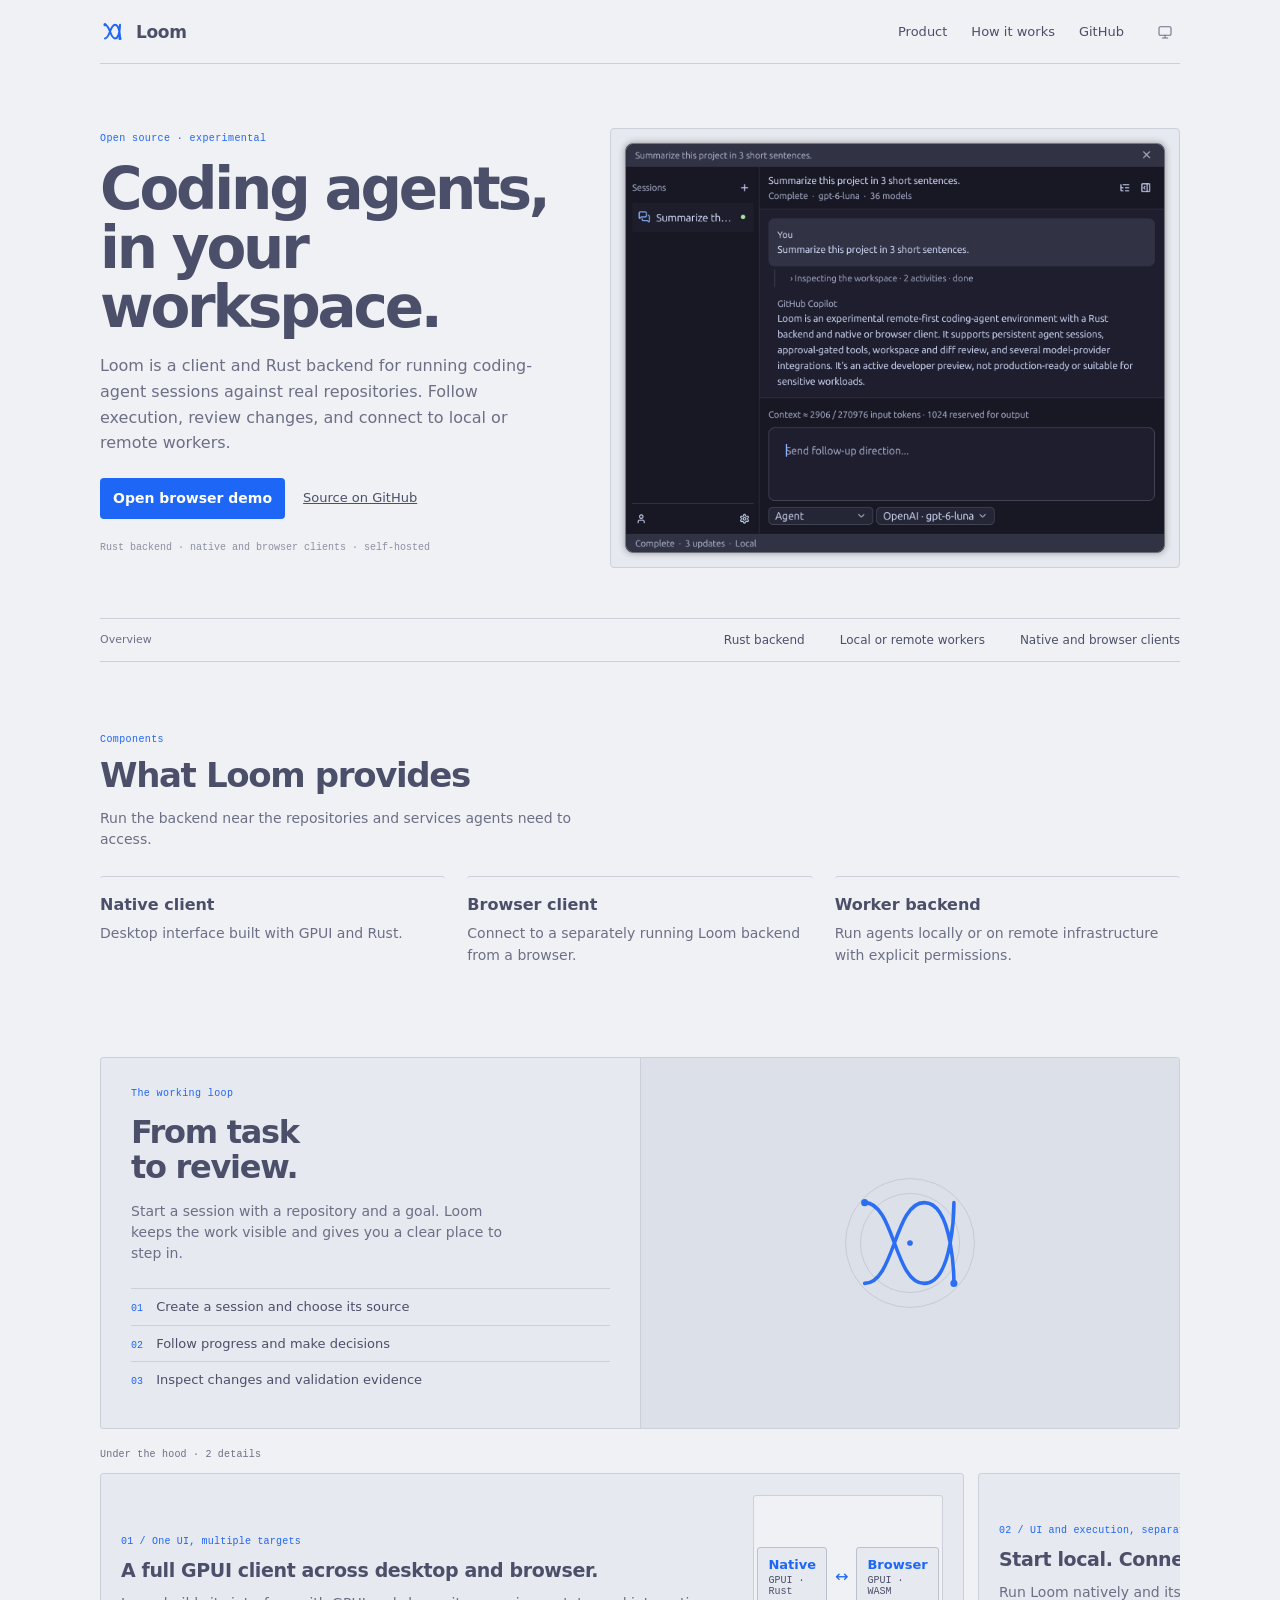
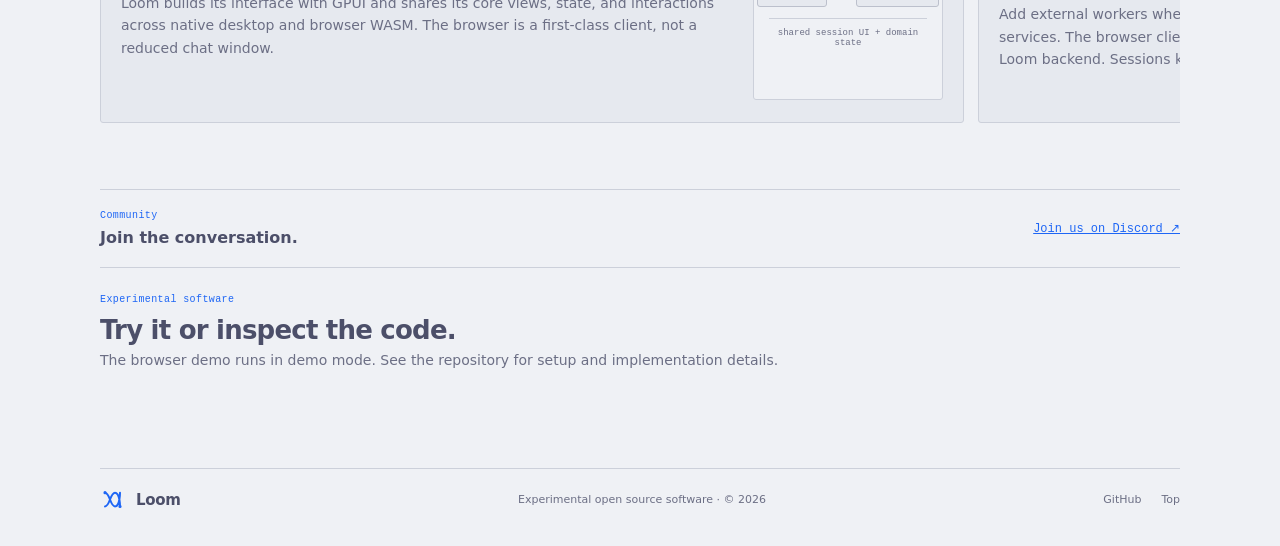
==== index.html @ 6589ac30 "Simplify Loom landing page and add native UI preview" ====
<!doctype html>
<html lang="en">
<head>
  <meta charset="utf-8">
  <meta name="viewport" content="width=device-width, initial-scale=1">
    <meta name="description" content="Loom is an experimental, open source coding-agent environment with durable sessions, reviewable work, and a remote-capable Rust backend.">
  <title>Loom — a workspace for coding-agent sessions</title>
  <style>
    @import url('https://fonts.googleapis.com/css2?family=DM+Mono:wght@400;500&family=DM+Sans:wght@400;500;600;700&family=Manrope:wght@400;500;600;700;800&display=swap');
    :root{color-scheme:light dark;--bg:#1e1e2e;--panel:#181825;--panel-raised:#242436;--line:#313244;--line-strong:#45475a;--text:#cdd6f4;--muted:#a6adc8;--subtle:#7f849c;--accent:#89b4fa;--accent-hover:#b4befe;--accent-soft:#313244;--green:#a6e3a1;--blue:#89b4fa;--on-accent:#1e1e2e;--mono:'DM Mono',monospace;--sans:'DM Sans',sans-serif;--display:'Manrope',sans-serif}
    @media(prefers-color-scheme:light){:root{--bg:#eff1f5;--panel:#e6e9ef;--panel-raised:#dce0e8;--line:#ccd0da;--line-strong:#bcc0cc;--text:#4c4f69;--muted:#6c6f85;--subtle:#8c8fa1;--accent:#1e66f5;--accent-hover:#7287fd;--accent-soft:#dce0e8;--green:#40a02b;--blue:#1e66f5;--on-accent:#ffffff}}
    *{box-sizing:border-box}html{scroll-behavior:smooth}body{margin:0;background:var(--bg);color:var(--text);font-family:var(--sans);font-size:15px;line-height:1.5}a{color:inherit;text-decoration:none}button{font:inherit}.wrap{width:min(1160px,calc(100% - 48px));margin:auto}
    .topbar{height:76px;display:flex;align-items:center;justify-content:space-between;border-bottom:1px solid var(--line)}.brand{display:flex;align-items:center;gap:11px;font:700 19px var(--display);letter-spacing:-.06em}.brand svg{color:var(--accent)}.brand svg path{stroke:currentColor}.brand svg circle{fill:currentColor}.logo{width:30px;height:30px;display:block}.nav{display:flex;align-items:center;gap:34px;color:var(--muted);font-size:13px}.nav a:hover{color:var(--text)}.nav .nav-cta{color:var(--on-accent);background:var(--accent);padding:10px 16px;border-radius:7px;font-weight:700}
    .hero{padding:93px 0 71px;display:grid;grid-template-columns:.88fr 1.12fr;gap:54px;align-items:center}.eyebrow{font:11px var(--mono);text-transform:uppercase;letter-spacing:.13em;color:var(--accent);display:flex;gap:10px;align-items:center}.eyebrow:before{content:'';height:1px;width:24px;background:var(--accent)}h1{font:600 clamp(48px,6vw,75px)/1.02 var(--display);letter-spacing:-.075em;margin:24px 0 22px;max-width:580px}h1 em{font-style:normal;color:var(--accent)}.hero-copy{color:var(--muted);font-size:17px;max-width:440px;line-height:1.7}.actions{display:flex;align-items:center;gap:22px;margin-top:30px}.button{background:var(--accent);color:var(--on-accent);padding:13px 18px;border-radius:7px;font-weight:700;font-size:14px;display:inline-flex;align-items:center;gap:10px;transition:transform .2s,background .2s}.button:hover{transform:translateY(-2px);background:var(--accent-hover)}.text-link{font-size:13px;color:var(--text)}.text-link span{color:var(--accent);padding-left:5px}.hero-note{margin-top:23px;color:var(--subtle);font:10px var(--mono);letter-spacing:.02em}
    .visual{border:1px solid var(--line-strong);background:var(--panel);border-radius:13px;padding:11px;box-shadow:0 34px 100px #0003;transform:perspective(1200px) rotateY(-3deg) rotateX(1deg);position:relative}.visual:after{content:'';position:absolute;inset:auto 8% -22px;height:40px;background:color-mix(in srgb,var(--accent) 12%,transparent);filter:blur(32px);z-index:-1}.app{background:var(--bg);border:1px solid var(--line);border-radius:8px;overflow:hidden;min-height:376px}.app-head{height:37px;border-bottom:1px solid var(--line);display:flex;align-items:center;padding:0 13px;justify-content:space-between;font:10px var(--mono);color:var(--muted)}.dots{display:flex;gap:5px}.dots i{width:6px;height:6px;border-radius:50%;background:var(--subtle)}.app-main{display:grid;grid-template-columns:137px 1fr;min-height:338px}.rail{padding:14px 10px;border-right:1px solid var(--line);color:var(--muted);font:9px var(--mono)}.rail-title{display:flex;justify-content:space-between;margin-bottom:16px}.session{padding:8px 6px;background:var(--accent-soft);border:1px solid var(--line-strong);border-radius:5px;color:var(--text);font:9px var(--mono);display:flex;gap:7px;align-items:center}.session i{margin-left:auto;width:5px;height:5px;border-radius:50%;background:var(--green)}.session-icon{color:var(--blue);font-size:13px}.rail-bottom{margin-top:141px;color:var(--subtle)}.conversation{padding:13px 15px 12px}.conv-title{font:10px var(--mono);color:var(--text)}.conv-sub{font:8px var(--mono);color:var(--muted);margin-top:3px}.prompt{background:var(--panel-raised);border:1px solid var(--line);border-radius:6px;padding:10px;margin:12px 0 14px 22%;font-size:9px;color:var(--text)}.prompt small{display:block;color:var(--muted);margin-bottom:4px;font:8px var(--mono)}.event{border-left:1px solid var(--line-strong);margin-left:4px;padding:0 0 9px 12px;position:relative}.event:before{content:'';position:absolute;left:-4px;top:4px;width:7px;height:7px;background:var(--blue);border-radius:50%;box-shadow:0 0 0 3px var(--bg)}.event-title{font:9px var(--mono);color:var(--accent)}.meta{color:var(--muted);font-size:8px;margin-left:7px}.event-detail{font-size:8px;color:var(--muted);margin-top:3px}.check{color:var(--green);margin-right:5px}.reply{font-size:9px;color:var(--text);margin:1px 0 10px 4px}.reply-label{font:8px var(--mono);color:var(--muted);margin-bottom:3px}.composer{border:1px solid var(--line-strong);border-radius:5px;padding:9px 10px;color:var(--subtle);font-size:8px;margin-top:4px;height:38px}.app-foot{border-top:1px solid var(--line);padding:7px 10px;display:flex;gap:7px;color:var(--muted);font:8px var(--mono)}.pill{border:1px solid var(--line-strong);border-radius:4px;padding:3px 6px}
    .proof{border-top:1px solid var(--line);border-bottom:1px solid var(--line);padding:19px 0;display:flex;align-items:center;justify-content:space-between;gap:20px;color:var(--muted);font:10px var(--mono);text-transform:uppercase;letter-spacing:.08em}.proof strong{font-weight:400;color:var(--text)}.proof .proof-items{display:flex;gap:35px;color:var(--text);font:500 12px var(--display);text-transform:none;letter-spacing:0}.proof-items span{display:flex;gap:8px;align-items:center}.proof-items i{font-style:normal;color:var(--accent)}
    .section{padding:100px 0}.section-head{max-width:610px;margin-bottom:42px}.section h2{font:600 clamp(32px,4vw,48px)/1.1 var(--display);letter-spacing:-.06em;margin:16px 0}.section-head p{color:var(--muted);font-size:15px;max-width:500px}.features{display:grid;grid-template-columns:repeat(3,1fr);gap:14px}.feature{border:1px solid var(--line);background:var(--panel);border-radius:10px;padding:24px;min-height:220px}.feature-icon{width:34px;height:34px;border:1px solid var(--line-strong);border-radius:8px;color:var(--accent);display:grid;place-items:center;font-size:16px;margin-bottom:32px}.feature h3{font:600 17px var(--display);letter-spacing:-.03em;margin:0 0 8px}.feature p{font-size:13px;color:var(--muted);line-height:1.7;margin:0}.band{border:1px solid var(--line);border-radius:12px;display:grid;grid-template-columns:1fr 1fr;overflow:hidden;background:var(--panel)}.band-copy{padding:42px}.band-copy h2{font:600 36px/1.1 var(--display);letter-spacing:-.06em;margin:16px 0}.band-copy p{color:var(--muted);font-size:14px;max-width:390px}.mini-list{margin:24px 0 0;padding:0;list-style:none;color:var(--text);font-size:12px}.mini-list li{padding:8px 0;border-top:1px solid var(--line)}.mini-list b{color:var(--accent);font:10px var(--mono);margin-right:9px}.band-art{border-left:1px solid var(--line);min-height:310px;position:relative;overflow:hidden;display:grid;place-items:center;background:radial-gradient(ellipse at 50% 50%,color-mix(in srgb,var(--accent) 12%,var(--panel)) 0,transparent 65%)}.band-art .loom-art{color:var(--accent)}.band-art .loom-art path{stroke:currentColor}.band-art .loom-art circle{stroke:var(--line-strong)}.band-art .loom-art circle[fill]{fill:currentColor;stroke:none}.loom-art{width:220px;height:220px;opacity:.93}
    .how-carousel{margin-top:22px}.carousel-head{display:flex;align-items:end;justify-content:space-between;margin:0 0 13px}.carousel-head p{font:10px var(--mono);text-transform:uppercase;letter-spacing:.1em;color:var(--muted);margin:0}.carousel-controls{display:flex;gap:7px}.carousel-controls button{width:34px;height:34px;border:1px solid var(--line-strong);border-radius:7px;background:var(--panel);color:var(--text);cursor:pointer}.carousel-controls button:hover{border-color:var(--accent);color:var(--accent)}.carousel-track{display:grid;grid-auto-columns:minmax(80%,920px);grid-auto-flow:column;gap:14px;overflow-x:auto;overscroll-behavior-x:contain;scroll-snap-type:x mandatory;scrollbar-width:thin;scrollbar-color:var(--line-strong) transparent;padding-bottom:10px}.how-card{scroll-snap-align:start;min-height:300px;border:1px solid var(--line);background:var(--panel);border-radius:11px;padding:23px;display:grid;grid-template-columns:1fr 190px;gap:20px;align-items:center}.how-card .card-kicker{font:10px var(--mono);letter-spacing:.11em;text-transform:uppercase;color:var(--accent)}.how-card h3{font:600 22px/1.15 var(--display);letter-spacing:-.045em;margin:13px 0 10px}.how-card p{font-size:13px;line-height:1.7;color:var(--muted);margin:0}.card-art{min-height:205px;border:1px solid var(--line);border-radius:8px;background:var(--bg);display:flex;flex-direction:column;justify-content:center;align-items:center;gap:11px;padding:15px}.platform-card{display:flex;align-items:center;gap:8px}.platform-chip{border:1px solid var(--line-strong);background:var(--panel);border-radius:7px;padding:9px 10px;font:10px var(--mono);color:var(--text)}.platform-chip b{display:block;color:var(--accent);font:600 13px var(--display);margin-bottom:3px}.platform-arrow{color:var(--accent);font-size:16px}.shared-core{font:9px var(--mono);color:var(--muted);border-top:1px solid var(--line);padding-top:9px;width:100%;text-align:center}.node-flow{width:100%;display:flex;align-items:center;justify-content:center;gap:7px}.client-node,.worker-node{border:1px solid var(--line-strong);background:var(--panel);border-radius:7px;padding:10px;font:9px var(--mono);color:var(--muted);text-align:center}.client-node b,.worker-node b{display:block;color:var(--text);font:600 12px var(--display);margin:2px 0}.client-node span,.worker-node span{color:var(--accent);font-size:8px}.flow-link{height:1px;min-width:18px;flex:1;background:var(--accent);position:relative}.flow-link:after{content:'›';position:absolute;right:-1px;top:-10px;color:var(--accent);font:16px var(--sans)}.worker-icon{font-size:17px;color:var(--accent)}
    .quote{padding:88px 0;text-align:center}.quote blockquote{margin:0 auto;max-width:780px;font:500 clamp(27px,4vw,42px)/1.25 var(--display);letter-spacing:-.05em}.quote blockquote em{font-style:normal;color:var(--accent)}.quote p{color:var(--muted);font:10px var(--mono);text-transform:uppercase;letter-spacing:.13em;margin-top:22px}.cta{padding:56px 30px;text-align:center;background:var(--accent-soft);color:var(--text);border:1px solid var(--line);border-radius:12px;margin-bottom:80px}.cta .eyebrow{justify-content:center;color:var(--accent)}.cta .eyebrow:before{background:var(--accent)}.cta h2{font:700 clamp(34px,5vw,54px)/1.05 var(--display);letter-spacing:-.07em;margin:17px 0 12px}.cta p{color:var(--muted);margin:0 0 23px}.button-dark{background:var(--accent);color:var(--on-accent)}.button-dark:hover{background:var(--accent-hover)}.footer{border-top:1px solid var(--line);padding:24px 0 34px;display:flex;align-items:center;justify-content:space-between;color:var(--muted);font:10px var(--mono)}.footer .brand{color:var(--text);font-size:15px}.footer-links{display:flex;gap:20px}.footer-links a:hover{color:var(--text)}
    .community{display:flex;align-items:center;justify-content:space-between;gap:24px;padding:19px 22px;margin:0 auto 32px;border:1px solid var(--line);border-radius:10px;background:var(--panel)}.community .eyebrow{font-size:10px}.community h2{font:600 20px/1.2 var(--display);letter-spacing:-.04em;margin:7px 0 0}.community-link{color:var(--accent);font:11px var(--mono);white-space:nowrap}.community-link:hover{color:var(--accent-hover)}
    @media(max-width:850px){.hero{grid-template-columns:1fr;padding-top:65px;gap:43px}.hero-copy{max-width:560px}.visual{transform:none;max-width:640px;width:100%;margin:auto}.proof{align-items:flex-start;flex-direction:column}.proof .proof-items{gap:20px;flex-wrap:wrap}.band{grid-template-columns:1fr}.band-art{border-left:0;border-top:1px solid var(--line);min-height:260px}.section{padding:76px 0}}
    @media(max-width:850px){.how-card{grid-template-columns:1fr 170px}.carousel-track{grid-auto-columns:minmax(320px,85%)}}
    @media(max-width:560px){.wrap{width:min(100% - 32px,1160px)}.topbar{height:65px}.nav{gap:13px}.nav a:not(.nav-cta){display:none}.hero{padding:55px 0 48px}.hero-copy{font-size:15px}.actions{gap:14px}.button{padding:12px 14px}.visual{padding:6px}.app-main{grid-template-columns:105px 1fr}.rail{padding:10px 7px}.conversation{padding:11px 8px}.prompt{margin-left:8%}.proof .proof-items{gap:13px;font-size:11px}.features{grid-template-columns:1fr}.feature{min-height:0;padding:21px}.feature-icon{margin-bottom:22px}.band-copy{padding:27px}.how-card{grid-template-columns:1fr;padding:20px;gap:14px}.card-art{min-height:155px}.carousel-track{grid-auto-columns:minmax(280px,92%)}.carousel-head{align-items:center}.quote{padding:66px 0}.community{align-items:flex-start;flex-direction:column;gap:14px;padding:18px}.cta{padding:43px 20px;margin-bottom:56px}.footer{gap:20px;align-items:flex-start;flex-wrap:wrap}.footer-links{width:100%;order:3}}
    /* Quiet layout with the original palette and selectable appearance. */
    :root{color-scheme:dark;--bg:#1e1e2e;--panel:#181825;--panel-raised:#242436;--line:#313244;--line-strong:#45475a;--text:#cdd6f4;--muted:#a6adc8;--subtle:#7f849c;--accent:#89b4fa;--accent-hover:#b4befe;--accent-soft:#313244;--green:#a6e3a1;--blue:#89b4fa;--on-accent:#1e1e2e;--mono:ui-monospace,SFMono-Regular,Menlo,monospace;--sans:system-ui,-apple-system,"Segoe UI",sans-serif;--display:system-ui,-apple-system,"Segoe UI",sans-serif}
    @media(prefers-color-scheme:light){:root:not([data-theme]){color-scheme:light;--bg:#eff1f5;--panel:#e6e9ef;--panel-raised:#dce0e8;--line:#ccd0da;--line-strong:#bcc0cc;--text:#4c4f69;--muted:#6c6f85;--subtle:#8c8fa1;--accent:#1e66f5;--accent-hover:#7287fd;--accent-soft:#dce0e8;--green:#40a02b;--blue:#1e66f5;--on-accent:#fff}}
    :root[data-theme="dark"]{color-scheme:dark}
    :root[data-theme="light"]{color-scheme:light;--bg:#eff1f5;--panel:#e6e9ef;--panel-raised:#dce0e8;--line:#ccd0da;--line-strong:#bcc0cc;--text:#4c4f69;--muted:#6c6f85;--subtle:#8c8fa1;--accent:#1e66f5;--accent-hover:#7287fd;--accent-soft:#dce0e8;--green:#40a02b;--blue:#1e66f5;--on-accent:#fff}
    html{scroll-behavior:auto}.wrap{width:min(1080px,calc(100% - 48px))}.topbar{height:64px}.brand{font-size:17px;letter-spacing:-.02em}.logo{width:25px;height:25px}.nav{gap:24px;color:var(--text);font-size:13px}.nav a:hover,.footer-links a:hover{color:var(--accent);text-decoration:underline}.hero{padding:64px 0 50px;grid-template-columns:.9fr 1.1fr;gap:44px}h1{font-size:clamp(40px,5vw,58px);font-weight:600;letter-spacing:-.055em;margin:16px 0}.eyebrow{font-size:10px;letter-spacing:.04em;text-transform:none}.eyebrow:before{display:none}.hero-copy{font-size:16px;line-height:1.6}.actions{gap:18px;margin-top:22px}.button{border-radius:4px;padding:10px 13px;font-weight:600;transition:none}.button:hover{transform:none}.text-link{text-decoration:underline}.hero-note{font-size:10px;letter-spacing:0}
    .visual{border-color:var(--line);border-radius:4px;padding:7px;box-shadow:none;transform:none}.visual:after{display:none}.app{border-radius:2px}.session,.prompt,.composer,.pill,.feature,.band,.how-card,.card-art,.community,.cta{border-radius:3px}.proof{padding:14px 0;font:11px var(--sans);text-transform:none;letter-spacing:0}.proof .proof-items{font:12px var(--sans)}.proof-items i{display:none}.section{padding:72px 0}.section-head{margin-bottom:26px}.section h2{font-size:34px;letter-spacing:-.04em;margin:12px 0}.section-head p{font-size:14px}.features{gap:22px}.feature{border:0;border-top:1px solid var(--line);padding:18px 0;min-height:0;background:transparent}.feature-icon{display:none}.feature h3{font-size:16px;letter-spacing:0}.feature p{font-size:14px;line-height:1.6}.band{border:1px solid var(--line);background:var(--panel)}.band-copy{padding:30px}.band-copy h2{font-size:32px;letter-spacing:-.04em}.band-copy p{font-size:14px}.mini-list{font-size:13px}.mini-list b{font-weight:500}.band-art{background:var(--panel-raised)}.loom-art{width:170px;height:170px}.how-carousel{margin-top:20px}.carousel-head p,.how-card .card-kicker{font:10px var(--mono);letter-spacing:.02em;text-transform:none}.carousel-controls{display:none}.carousel-track{grid-auto-columns:minmax(80%,920px);scrollbar-width:auto}.how-card{min-height:250px;border-radius:3px;background:var(--panel);padding:20px}.how-card h3{font-size:19px;letter-spacing:-.02em}.how-card p{font-size:14px;line-height:1.6}.card-art{border-radius:3px;background:var(--bg)}.platform-chip,.client-node,.worker-node{border-radius:3px}.quote{display:none}.community{margin-top:56px;margin-bottom:0;border:0;border-top:1px solid var(--line);border-radius:0;padding:20px 0;background:transparent}.community .eyebrow{font-size:10px}.community h2{font-size:16px;letter-spacing:0}.community-link{font-size:12px;text-decoration:underline}.cta{padding:26px 0;text-align:left;background:transparent;border:0;border-top:1px solid var(--line);border-radius:0;margin-bottom:48px}.cta .eyebrow{justify-content:flex-start}.cta h2{font-size:26px;letter-spacing:-.03em;margin:12px 0 6px}.cta p{font-size:14px}.footer{font:11px var(--sans);padding-top:18px}.footer .brand{font-size:15px}
    .app-shot{display:block;width:100%;height:auto;border-radius:2px}
    @media(max-width:850px){.hero{grid-template-columns:1fr;padding-top:48px;gap:30px}.proof{gap:12px}.section{padding:56px 0}.band-art{min-height:220px}}
    .theme-control{display:grid;place-items:center;margin-left:2px}.theme-toggle{display:grid;place-items:center;width:30px;height:30px;border:0;border-radius:4px;background:transparent;color:var(--muted);cursor:pointer}.theme-toggle:hover{background:var(--accent-soft);color:var(--text)}.theme-toggle:focus-visible{outline:2px solid var(--accent);outline-offset:1px}.theme-toggle svg{width:16px;height:16px;stroke:currentColor;fill:none;stroke-width:1.6;stroke-linecap:round;stroke-linejoin:round}
    @media(max-width:560px){.wrap{width:calc(100% - 32px)}.hero{padding:42px 0 36px}.nav{gap:12px}.nav a:not(.nav-cta){display:block}.features{gap:8px}.band-copy{padding:22px}.how-card{grid-template-columns:1fr}.community{flex-direction:row;align-items:center}.cta{padding:24px 0}.footer{gap:12px}}
  </style>
</head>
<body>
  <header class="wrap topbar">
    <a class="brand" href="#top" aria-label="Loom home"><svg class="logo" viewBox="0 0 40 40" fill="none" aria-hidden="true"><path d="M8 9c8 0 8 22 16 22s8-22 8-22M8 31c8 0 8-22 16-22s8 22 8 22" stroke="currentColor" stroke-width="3.2" stroke-linecap="round"/><circle cx="8" cy="9" r="2.5" fill="currentColor"/><circle cx="32" cy="31" r="2.5" fill="currentColor"/></svg>Loom</a>
    <nav class="nav" aria-label="Main navigation"><a href="#product">Product</a><a href="#how">How it works</a><a href="https://github.com/bearmuckle/loom">GitHub</a><div class="theme-control"><button class="theme-toggle" type="button" aria-label="Color theme: System" title="Color theme: System"><svg viewBox="0 0 24 24" aria-hidden="true"><rect class="icon-system" x="3" y="4" width="18" height="13" rx="2"/><path class="icon-system" d="M8 21h8m-4-4v4"/><circle class="icon-light" cx="12" cy="12" r="4"/><path class="icon-light" d="M12 2v2m0 16v2M4.93 4.93l1.42 1.42m11.3 11.3 1.42 1.42M2 12h2m16 0h2M4.93 19.07l1.42-1.42m11.3-11.3 1.42-1.42"/><path class="icon-dark" d="M20.5 15.5A8.5 8.5 0 0 1 8.5 3.5 8.5 8.5 0 1 0 20.5 15.5Z"/></svg></button></div></nav>
  </header>
  <main id="top">
    <section class="wrap hero">
      <div><div class="eyebrow">Open source · experimental</div><h1>Coding agents,<br>in your workspace.</h1><p class="hero-copy">Loom is a client and Rust backend for running coding-agent sessions against real repositories. Follow execution, review changes, and connect to local or remote workers.</p><div class="actions"><a class="button" href="http://loom-ai.org/client/?demo">Open browser demo</a><a class="text-link" href="https://github.com/bearmuckle/loom">Source on GitHub</a></div><p class="hero-note">Rust backend · native and browser clients · self-hosted</p></div>
      <div class="visual"><img class="app-shot" src="assets/loom-native-ui.png" alt="Loom native app showing a completed coding-agent session and its response"></div>
    </section>
    <div class="wrap proof"><span>Overview</span><div class="proof-items"><span>Rust backend</span><span>Local or remote workers</span><span>Native and browser clients</span></div></div>
    <section id="product" class="wrap section"><div class="section-head"><div class="eyebrow">Components</div><h2>What Loom provides</h2><p>Run the backend near the repositories and services agents need to access.</p></div><div class="features"><article class="feature"><h3>Native client</h3><p>Desktop interface built with GPUI and Rust.</p></article><article class="feature"><h3>Browser client</h3><p>Connect to a separately running Loom backend from a browser.</p></article><article class="feature"><h3>Worker backend</h3><p>Run agents locally or on remote infrastructure with explicit permissions.</p></article></div></section>
    <section id="how" class="wrap"><div class="band"><div class="band-copy"><div class="eyebrow">The working loop</div><h2>From task<br>to review.</h2><p>Start a session with a repository and a goal. Loom keeps the work visible and gives you a clear place to step in.</p><ul class="mini-list"><li><b>01</b> Create a session and choose its source</li><li><b>02</b> Follow progress and make decisions</li><li><b>03</b> Inspect changes and validation evidence</li></ul></div><div class="band-art"><svg class="loom-art" viewBox="0 0 240 240" fill="none" aria-label="Loom interlaced thread mark"><circle cx="120" cy="120" r="91" stroke="var(--line-strong)"/><circle cx="120" cy="120" r="70" stroke="var(--line-strong)"/><path d="M56 63c42 0 42 114 84 114s42-114 42-114M56 177c42 0 42-114 84-114s42 114 42 114" stroke="currentColor" stroke-width="5" stroke-linecap="round"/><circle cx="56" cy="63" r="5" fill="currentColor"/><circle cx="182" cy="177" r="5" fill="currentColor"/><circle cx="120" cy="120" r="4" fill="currentColor"/></svg></div></div>
      <div class="how-carousel"><div class="carousel-head"><p>Under the hood · 2 details</p><div class="carousel-controls"><button type="button" aria-label="Previous technical detail" data-dir="-1">←</button><button type="button" aria-label="Next technical detail" data-dir="1">→</button></div></div><div class="carousel-track" id="howTrack" tabindex="0" aria-label="How Loom works: technical details">
        <article class="how-card"><div><div class="card-kicker">01 / One UI, multiple targets</div><h3>A full GPUI client across desktop and browser.</h3><p>Loom builds its interface with GPUI and shares its core views, state, and interactions across native desktop and browser WASM. The browser is a first-class client, not a reduced chat window.</p></div><div class="card-art" aria-label="One Loom interface on desktop and browser"><div class="platform-card"><div class="platform-chip"><b>Native</b>GPUI · Rust</div><span class="platform-arrow">↔</span><div class="platform-chip"><b>Browser</b>GPUI · WASM</div></div><div class="shared-core">shared session UI + domain state</div></div></article>
        <article class="how-card"><div><div class="card-kicker">02 / UI and execution, separated</div><h3>Start local. Connect remote when you need to.</h3><p>Run Loom natively and its host is a worker out of the box—no separate node to set up. Add external workers when you want agents to run beside other repositories or services. The browser client has no local worker, so it connects to a separately running Loom backend. Sessions keep running if the client disconnects.</p></div><div class="card-art" aria-label="Native client with an included local worker, or browser client connected to a separate worker"><div class="node-flow"><div class="client-node">NATIVE<b>GPUI client</b><span>host worker included</span></div><span class="flow-link"></span><div class="worker-node"><span class="worker-icon">▦</span><b>Worker node</b><span>local or remote</span></div></div><div class="shared-core">browser clients connect to a running worker</div></div></article>
      </div></div>
    </section>
    <section class="wrap community" aria-labelledby="community-title"><div><div class="eyebrow">Community</div><h2 id="community-title">Join the conversation.</h2></div><a class="community-link" href="https://discord.gg/8dtwsTF4r" target="_blank" rel="noopener noreferrer">Join us on Discord ↗</a></section>
    <section class="wrap cta"><div class="eyebrow">Experimental software</div><h2>Try it or inspect the code.</h2><p>The browser demo runs in demo mode. See the <a href="https://github.com/bearmuckle/loom">repository</a> for setup and implementation details.</p></section>
  </main>
  <footer class="wrap footer"><a class="brand" href="#top"><svg class="logo" viewBox="0 0 40 40" fill="none" aria-hidden="true"><path d="M8 9c8 0 8 22 16 22s8-22 8-22M8 31c8 0 8-22 16-22s8 22 8 22" stroke="currentColor" stroke-width="3.2" stroke-linecap="round"/><circle cx="8" cy="9" r="2.5" fill="currentColor"/><circle cx="32" cy="31" r="2.5" fill="currentColor"/></svg>Loom</a><span>Experimental open source software · © 2026</span><div class="footer-links"><a href="https://github.com/bearmuckle/loom">GitHub</a><a href="#top">Top</a></div></footer>
  <script>document.querySelectorAll('.carousel-controls button').forEach(button=>button.addEventListener('click',()=>{const track=document.getElementById('howTrack');track.scrollBy({left:button.dataset.dir==='1'?track.clientWidth*.82:-track.clientWidth*.82,behavior:'smooth'})}));const themeToggle=document.querySelector('.theme-toggle');const savedTheme=localStorage.getItem('loom-theme');let activeTheme=savedTheme==='light'||savedTheme==='dark'?savedTheme:'system';function renderTheme(){if(activeTheme==='system')delete document.documentElement.dataset.theme;else document.documentElement.dataset.theme=activeTheme;themeToggle.querySelectorAll('[class^="icon-"]').forEach(icon=>icon.style.display=icon.classList.contains('icon-'+activeTheme)?'':'none');const label=activeTheme[0].toUpperCase()+activeTheme.slice(1);themeToggle.setAttribute('aria-label','Color theme: '+label+'. Activate to change.');themeToggle.title='Color theme: '+label}themeToggle.addEventListener('click',()=>{activeTheme=({system:'light',light:'dark',dark:'system'})[activeTheme];if(activeTheme==='system')localStorage.removeItem('loom-theme');else localStorage.setItem('loom-theme',activeTheme);renderTheme()});renderTheme();</script>
</body>
</html>
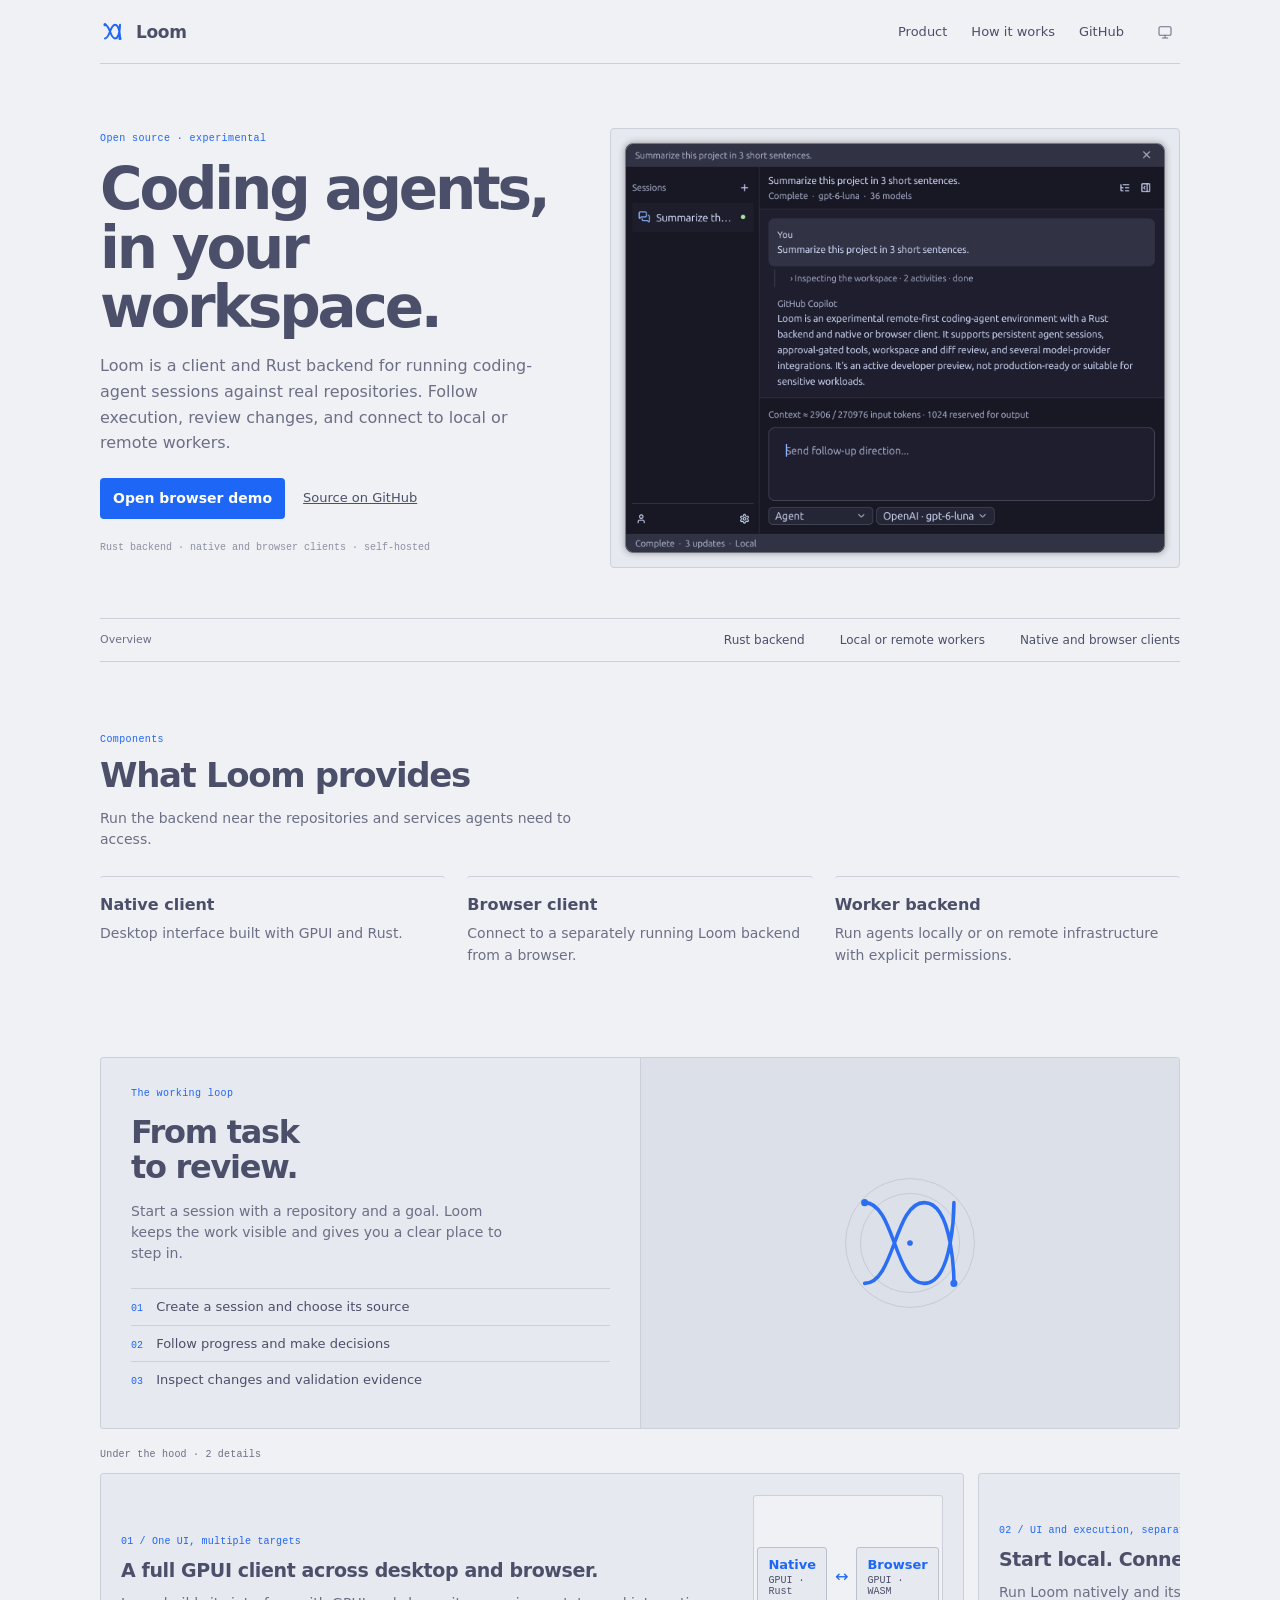
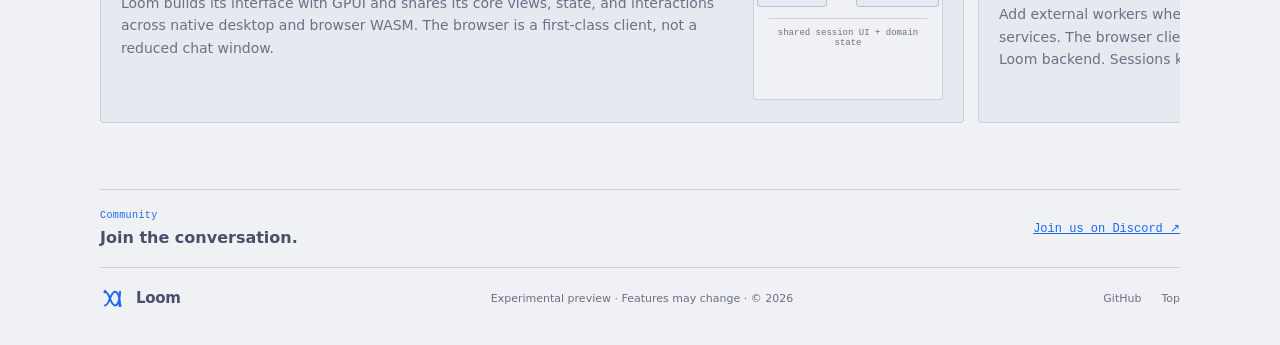
==== commit 1411d3a6: "Clarify experimental preview status" ====
--- a/index.html
+++ b/index.html
@@ -53,9 +53,8 @@
       </div></div>
     </section>
     <section class="wrap community" aria-labelledby="community-title"><div><div class="eyebrow">Community</div><h2 id="community-title">Join the conversation.</h2></div><a class="community-link" href="https://discord.gg/8dtwsTF4r" target="_blank" rel="noopener noreferrer">Join us on Discord ↗</a></section>
-    <section class="wrap cta"><div class="eyebrow">Experimental software</div><h2>Try it or inspect the code.</h2><p>The browser demo runs in demo mode. See the <a href="https://github.com/bearmuckle/loom">repository</a> for setup and implementation details.</p></section>
   </main>
-  <footer class="wrap footer"><a class="brand" href="#top"><svg class="logo" viewBox="0 0 40 40" fill="none" aria-hidden="true"><path d="M8 9c8 0 8 22 16 22s8-22 8-22M8 31c8 0 8-22 16-22s8 22 8 22" stroke="currentColor" stroke-width="3.2" stroke-linecap="round"/><circle cx="8" cy="9" r="2.5" fill="currentColor"/><circle cx="32" cy="31" r="2.5" fill="currentColor"/></svg>Loom</a><span>Experimental open source software · © 2026</span><div class="footer-links"><a href="https://github.com/bearmuckle/loom">GitHub</a><a href="#top">Top</a></div></footer>
-  <script>document.querySelectorAll('.carousel-controls button').forEach(button=>button.addEventListener('click',()=>{const track=document.getElementById('howTrack');track.scrollBy({left:button.dataset.dir==='1'?track.clientWidth*.82:-track.clientWidth*.82,behavior:'smooth'})}));const themeToggle=document.querySelector('.theme-toggle');const savedTheme=localStorage.getItem('loom-theme');let activeTheme=savedTheme==='light'||savedTheme==='dark'?savedTheme:'system';function renderTheme(){if(activeTheme==='system')delete document.documentElement.dataset.theme;else document.documentElement.dataset.theme=activeTheme;themeToggle.querySelectorAll('[class^="icon-"]').forEach(icon=>icon.style.display=icon.classList.contains('icon-'+activeTheme)?'':'none');const label=activeTheme[0].toUpperCase()+activeTheme.slice(1);themeToggle.setAttribute('aria-label','Color theme: '+label+'. Activate to change.');themeToggle.title='Color theme: '+label}themeToggle.addEventListener('click',()=>{activeTheme=({system:'light',light:'dark',dark:'system'})[activeTheme];if(activeTheme==='system')localStorage.removeItem('loom-theme');else localStorage.setItem('loom-theme',activeTheme);renderTheme()});renderTheme();</script>
+  <footer class="wrap footer"><a class="brand" href="#top"><svg class="logo" viewBox="0 0 40 40" fill="none" aria-hidden="true"><path d="M8 9c8 0 8 22 16 22s8-22 8-22M8 31c8 0 8-22 16-22s8 22 8 22" stroke="currentColor" stroke-width="3.2" stroke-linecap="round"/><circle cx="8" cy="9" r="2.5" fill="currentColor"/><circle cx="32" cy="31" r="2.5" fill="currentColor"/></svg>Loom</a><span>Experimental preview · Features may change · © 2026</span><div class="footer-links"><a href="https://github.com/bearmuckle/loom">GitHub</a><a href="#top">Top</a></div></footer>
+  <script>document.querySelectorAll('.carousel-controls button').forEach(button=>button.addEventListener('click',()=>{const track=document.getElementById('howTrack');track.scrollBy({left:button.dataset.dir==='1'?track.clientWidth*.82:-track.clientWidth*.82,behavior:'smooth'})}));const themeToggle=document.querySelector('.theme-toggle');const savedTheme=localStorage.getItem('loom-theme-v2');let activeTheme=savedTheme==='light'||savedTheme==='dark'?savedTheme:'system';function renderTheme(){if(activeTheme==='system')delete document.documentElement.dataset.theme;else document.documentElement.dataset.theme=activeTheme;themeToggle.querySelectorAll('[class^="icon-"]').forEach(icon=>icon.style.display=icon.classList.contains('icon-'+activeTheme)?'':'none');const label=activeTheme[0].toUpperCase()+activeTheme.slice(1);themeToggle.setAttribute('aria-label','Color theme: '+label+'. Activate to change.');themeToggle.title='Color theme: '+label}themeToggle.addEventListener('click',()=>{activeTheme=({system:'light',light:'dark',dark:'system'})[activeTheme];if(activeTheme==='system')localStorage.removeItem('loom-theme-v2');else localStorage.setItem('loom-theme-v2',activeTheme);renderTheme()});renderTheme();</script>
 </body>
 </html>
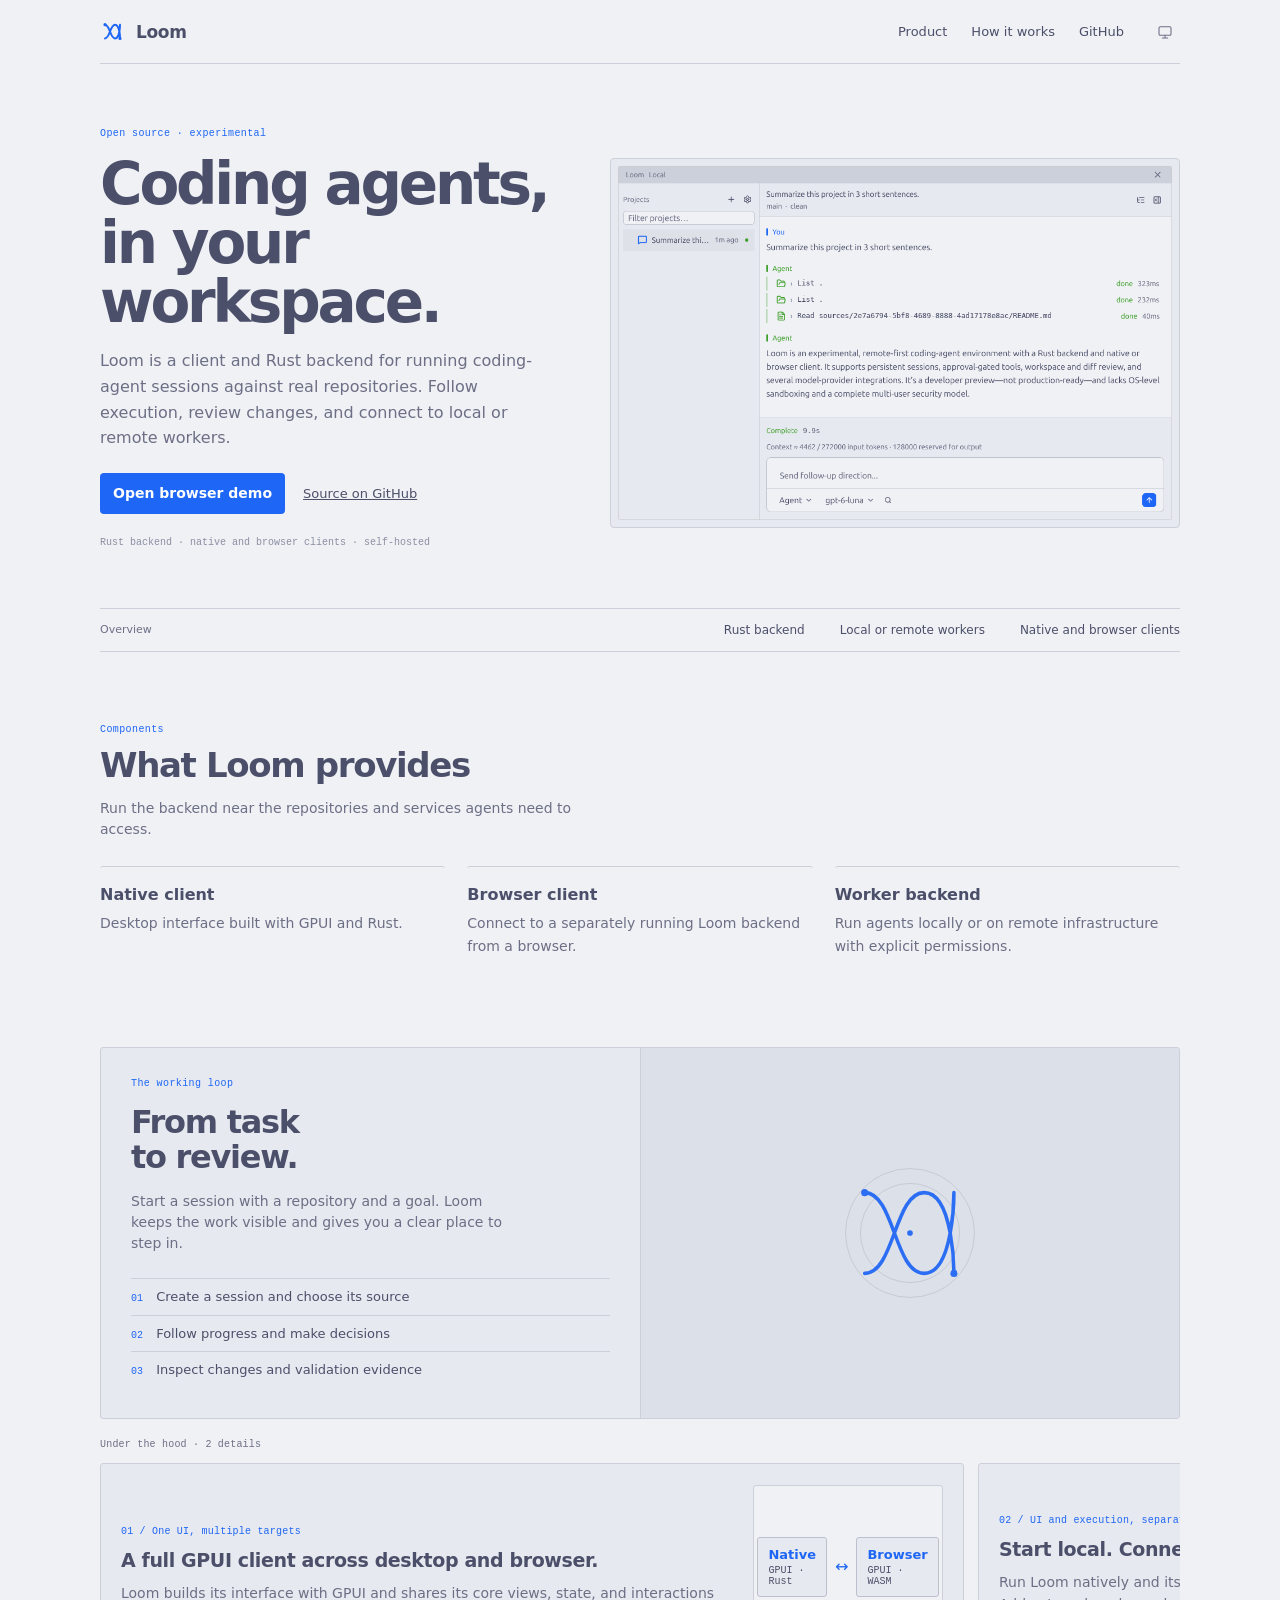
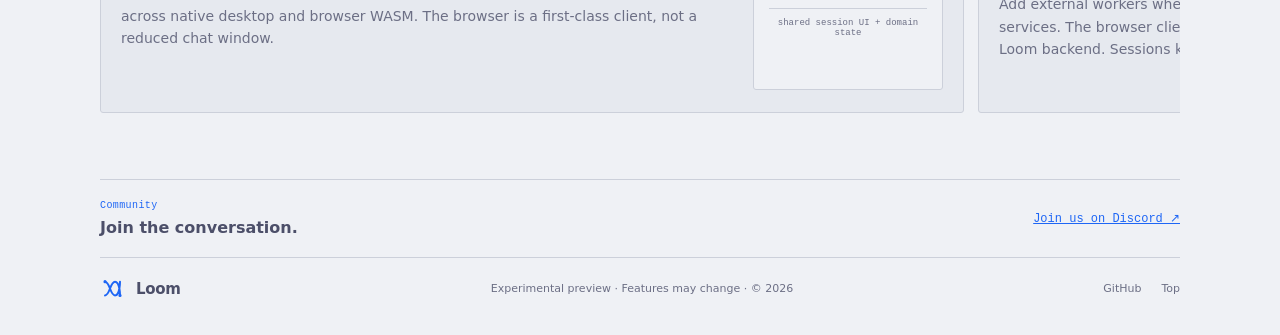
==== commit b8216fa2: "Sync app screenshot with page theme" ====
--- a/index.html
+++ b/index.html
@@ -42,7 +42,7 @@
   <main id="top">
     <section class="wrap hero">
       <div><div class="eyebrow">Open source · experimental</div><h1>Coding agents,<br>in your workspace.</h1><p class="hero-copy">Loom is a client and Rust backend for running coding-agent sessions against real repositories. Follow execution, review changes, and connect to local or remote workers.</p><div class="actions"><a class="button" href="http://loom-ai.org/client/?demo">Open browser demo</a><a class="text-link" href="https://github.com/bearmuckle/loom">Source on GitHub</a></div><p class="hero-note">Rust backend · native and browser clients · self-hosted</p></div>
-      <div class="visual"><img class="app-shot" src="assets/loom-native-ui.png" alt="Loom native app showing a completed coding-agent session and its response"></div>
+      <div class="visual"><img class="app-shot" id="appShot" src="assets/loom-native-ui-dark.png" alt="Loom native app showing a completed coding-agent session, displayed in the matching color theme"></div>
     </section>
     <div class="wrap proof"><span>Overview</span><div class="proof-items"><span>Rust backend</span><span>Local or remote workers</span><span>Native and browser clients</span></div></div>
     <section id="product" class="wrap section"><div class="section-head"><div class="eyebrow">Components</div><h2>What Loom provides</h2><p>Run the backend near the repositories and services agents need to access.</p></div><div class="features"><article class="feature"><h3>Native client</h3><p>Desktop interface built with GPUI and Rust.</p></article><article class="feature"><h3>Browser client</h3><p>Connect to a separately running Loom backend from a browser.</p></article><article class="feature"><h3>Worker backend</h3><p>Run agents locally or on remote infrastructure with explicit permissions.</p></article></div></section>
@@ -55,6 +55,6 @@
     <section class="wrap community" aria-labelledby="community-title"><div><div class="eyebrow">Community</div><h2 id="community-title">Join the conversation.</h2></div><a class="community-link" href="https://discord.gg/8dtwsTF4r" target="_blank" rel="noopener noreferrer">Join us on Discord ↗</a></section>
   </main>
   <footer class="wrap footer"><a class="brand" href="#top"><svg class="logo" viewBox="0 0 40 40" fill="none" aria-hidden="true"><path d="M8 9c8 0 8 22 16 22s8-22 8-22M8 31c8 0 8-22 16-22s8 22 8 22" stroke="currentColor" stroke-width="3.2" stroke-linecap="round"/><circle cx="8" cy="9" r="2.5" fill="currentColor"/><circle cx="32" cy="31" r="2.5" fill="currentColor"/></svg>Loom</a><span>Experimental preview · Features may change · © 2026</span><div class="footer-links"><a href="https://github.com/bearmuckle/loom">GitHub</a><a href="#top">Top</a></div></footer>
-  <script>document.querySelectorAll('.carousel-controls button').forEach(button=>button.addEventListener('click',()=>{const track=document.getElementById('howTrack');track.scrollBy({left:button.dataset.dir==='1'?track.clientWidth*.82:-track.clientWidth*.82,behavior:'smooth'})}));const themeToggle=document.querySelector('.theme-toggle');const savedTheme=localStorage.getItem('loom-theme-v2');let activeTheme=savedTheme==='light'||savedTheme==='dark'?savedTheme:'system';function renderTheme(){if(activeTheme==='system')delete document.documentElement.dataset.theme;else document.documentElement.dataset.theme=activeTheme;themeToggle.querySelectorAll('[class^="icon-"]').forEach(icon=>icon.style.display=icon.classList.contains('icon-'+activeTheme)?'':'none');const label=activeTheme[0].toUpperCase()+activeTheme.slice(1);themeToggle.setAttribute('aria-label','Color theme: '+label+'. Activate to change.');themeToggle.title='Color theme: '+label}themeToggle.addEventListener('click',()=>{activeTheme=({system:'light',light:'dark',dark:'system'})[activeTheme];if(activeTheme==='system')localStorage.removeItem('loom-theme-v2');else localStorage.setItem('loom-theme-v2',activeTheme);renderTheme()});renderTheme();</script>
+  <script>document.querySelectorAll('.carousel-controls button').forEach(button=>button.addEventListener('click',()=>{const track=document.getElementById('howTrack');track.scrollBy({left:button.dataset.dir==='1'?track.clientWidth*.82:-track.clientWidth*.82,behavior:'smooth'})}));const themeToggle=document.querySelector('.theme-toggle');const appShot=document.getElementById('appShot');const systemTheme=window.matchMedia('(prefers-color-scheme: light)');const savedTheme=localStorage.getItem('loom-theme-v2');let activeTheme=savedTheme==='light'||savedTheme==='dark'?savedTheme:'system';function renderTheme(){if(activeTheme==='system')delete document.documentElement.dataset.theme;else document.documentElement.dataset.theme=activeTheme;const effectiveTheme=activeTheme==='system'?(systemTheme.matches?'light':'dark'):activeTheme;appShot.src='assets/loom-native-ui-'+effectiveTheme+'.png';themeToggle.querySelectorAll('[class^="icon-"]').forEach(icon=>icon.style.display=icon.classList.contains('icon-'+activeTheme)?'':'none');const label=activeTheme==='system'?'System ('+effectiveTheme+')':activeTheme[0].toUpperCase()+activeTheme.slice(1);themeToggle.setAttribute('aria-label','Color theme: '+label+'. Activate to change.');themeToggle.title='Color theme: '+label}systemTheme.addEventListener('change',()=>{if(activeTheme==='system')renderTheme()});themeToggle.addEventListener('click',()=>{const effectiveTheme=activeTheme==='system'?(systemTheme.matches?'light':'dark'):activeTheme;activeTheme=effectiveTheme==='dark'?'light':'dark';localStorage.setItem('loom-theme-v2',activeTheme);renderTheme()});renderTheme();</script>
 </body>
 </html>
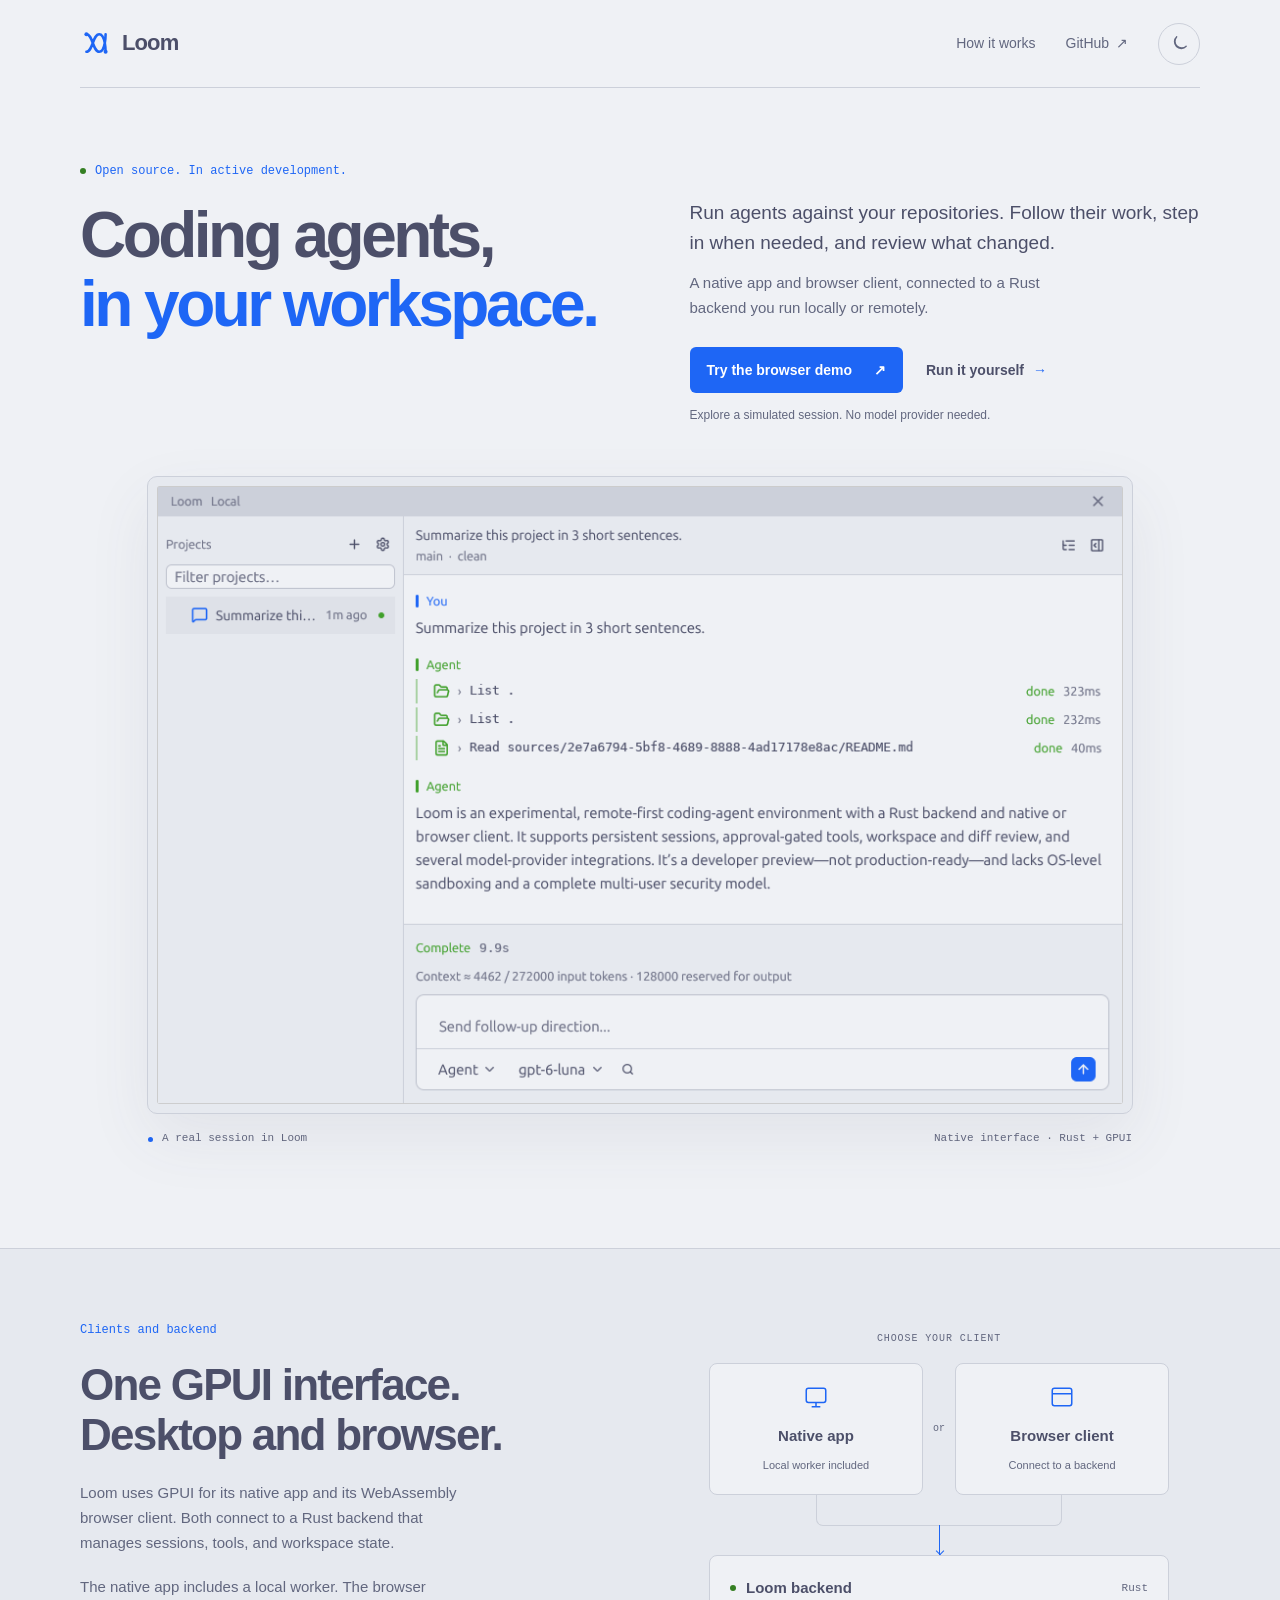
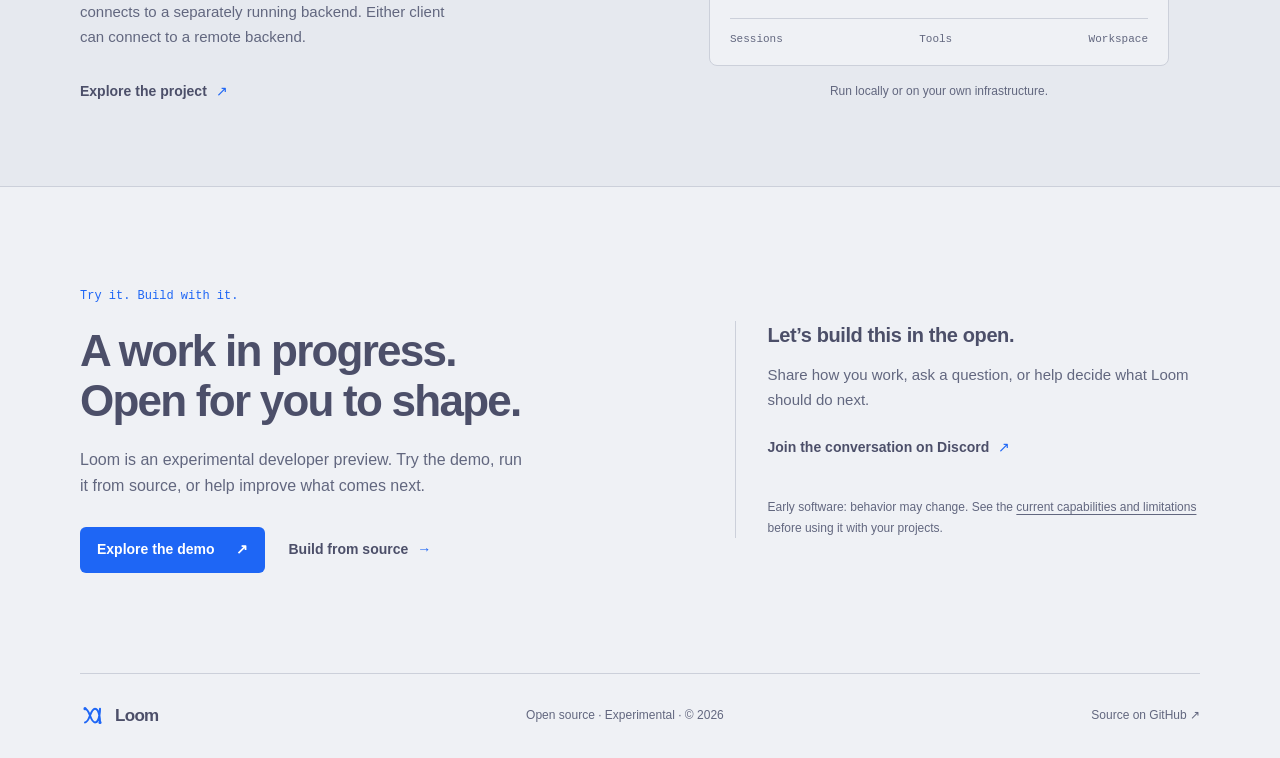
==== commit f0d56a88: "Refine site design and focus copy on Loom architecture" ====
--- a/index.html
+++ b/index.html
@@ -3,58 +3,109 @@
 <head>
   <meta charset="utf-8">
   <meta name="viewport" content="width=device-width, initial-scale=1">
-    <meta name="description" content="Loom is an experimental, open source coding-agent environment with durable sessions, reviewable work, and a remote-capable Rust backend.">
-  <title>Loom — a workspace for coding-agent sessions</title>
-  <style>
-    @import url('https://fonts.googleapis.com/css2?family=DM+Mono:wght@400;500&family=DM+Sans:wght@400;500;600;700&family=Manrope:wght@400;500;600;700;800&display=swap');
-    :root{color-scheme:light dark;--bg:#1e1e2e;--panel:#181825;--panel-raised:#242436;--line:#313244;--line-strong:#45475a;--text:#cdd6f4;--muted:#a6adc8;--subtle:#7f849c;--accent:#89b4fa;--accent-hover:#b4befe;--accent-soft:#313244;--green:#a6e3a1;--blue:#89b4fa;--on-accent:#1e1e2e;--mono:'DM Mono',monospace;--sans:'DM Sans',sans-serif;--display:'Manrope',sans-serif}
-    @media(prefers-color-scheme:light){:root{--bg:#eff1f5;--panel:#e6e9ef;--panel-raised:#dce0e8;--line:#ccd0da;--line-strong:#bcc0cc;--text:#4c4f69;--muted:#6c6f85;--subtle:#8c8fa1;--accent:#1e66f5;--accent-hover:#7287fd;--accent-soft:#dce0e8;--green:#40a02b;--blue:#1e66f5;--on-accent:#ffffff}}
-    *{box-sizing:border-box}html{scroll-behavior:smooth}body{margin:0;background:var(--bg);color:var(--text);font-family:var(--sans);font-size:15px;line-height:1.5}a{color:inherit;text-decoration:none}button{font:inherit}.wrap{width:min(1160px,calc(100% - 48px));margin:auto}
-    .topbar{height:76px;display:flex;align-items:center;justify-content:space-between;border-bottom:1px solid var(--line)}.brand{display:flex;align-items:center;gap:11px;font:700 19px var(--display);letter-spacing:-.06em}.brand svg{color:var(--accent)}.brand svg path{stroke:currentColor}.brand svg circle{fill:currentColor}.logo{width:30px;height:30px;display:block}.nav{display:flex;align-items:center;gap:34px;color:var(--muted);font-size:13px}.nav a:hover{color:var(--text)}.nav .nav-cta{color:var(--on-accent);background:var(--accent);padding:10px 16px;border-radius:7px;font-weight:700}
-    .hero{padding:93px 0 71px;display:grid;grid-template-columns:.88fr 1.12fr;gap:54px;align-items:center}.eyebrow{font:11px var(--mono);text-transform:uppercase;letter-spacing:.13em;color:var(--accent);display:flex;gap:10px;align-items:center}.eyebrow:before{content:'';height:1px;width:24px;background:var(--accent)}h1{font:600 clamp(48px,6vw,75px)/1.02 var(--display);letter-spacing:-.075em;margin:24px 0 22px;max-width:580px}h1 em{font-style:normal;color:var(--accent)}.hero-copy{color:var(--muted);font-size:17px;max-width:440px;line-height:1.7}.actions{display:flex;align-items:center;gap:22px;margin-top:30px}.button{background:var(--accent);color:var(--on-accent);padding:13px 18px;border-radius:7px;font-weight:700;font-size:14px;display:inline-flex;align-items:center;gap:10px;transition:transform .2s,background .2s}.button:hover{transform:translateY(-2px);background:var(--accent-hover)}.text-link{font-size:13px;color:var(--text)}.text-link span{color:var(--accent);padding-left:5px}.hero-note{margin-top:23px;color:var(--subtle);font:10px var(--mono);letter-spacing:.02em}
-    .visual{border:1px solid var(--line-strong);background:var(--panel);border-radius:13px;padding:11px;box-shadow:0 34px 100px #0003;transform:perspective(1200px) rotateY(-3deg) rotateX(1deg);position:relative}.visual:after{content:'';position:absolute;inset:auto 8% -22px;height:40px;background:color-mix(in srgb,var(--accent) 12%,transparent);filter:blur(32px);z-index:-1}.app{background:var(--bg);border:1px solid var(--line);border-radius:8px;overflow:hidden;min-height:376px}.app-head{height:37px;border-bottom:1px solid var(--line);display:flex;align-items:center;padding:0 13px;justify-content:space-between;font:10px var(--mono);color:var(--muted)}.dots{display:flex;gap:5px}.dots i{width:6px;height:6px;border-radius:50%;background:var(--subtle)}.app-main{display:grid;grid-template-columns:137px 1fr;min-height:338px}.rail{padding:14px 10px;border-right:1px solid var(--line);color:var(--muted);font:9px var(--mono)}.rail-title{display:flex;justify-content:space-between;margin-bottom:16px}.session{padding:8px 6px;background:var(--accent-soft);border:1px solid var(--line-strong);border-radius:5px;color:var(--text);font:9px var(--mono);display:flex;gap:7px;align-items:center}.session i{margin-left:auto;width:5px;height:5px;border-radius:50%;background:var(--green)}.session-icon{color:var(--blue);font-size:13px}.rail-bottom{margin-top:141px;color:var(--subtle)}.conversation{padding:13px 15px 12px}.conv-title{font:10px var(--mono);color:var(--text)}.conv-sub{font:8px var(--mono);color:var(--muted);margin-top:3px}.prompt{background:var(--panel-raised);border:1px solid var(--line);border-radius:6px;padding:10px;margin:12px 0 14px 22%;font-size:9px;color:var(--text)}.prompt small{display:block;color:var(--muted);margin-bottom:4px;font:8px var(--mono)}.event{border-left:1px solid var(--line-strong);margin-left:4px;padding:0 0 9px 12px;position:relative}.event:before{content:'';position:absolute;left:-4px;top:4px;width:7px;height:7px;background:var(--blue);border-radius:50%;box-shadow:0 0 0 3px var(--bg)}.event-title{font:9px var(--mono);color:var(--accent)}.meta{color:var(--muted);font-size:8px;margin-left:7px}.event-detail{font-size:8px;color:var(--muted);margin-top:3px}.check{color:var(--green);margin-right:5px}.reply{font-size:9px;color:var(--text);margin:1px 0 10px 4px}.reply-label{font:8px var(--mono);color:var(--muted);margin-bottom:3px}.composer{border:1px solid var(--line-strong);border-radius:5px;padding:9px 10px;color:var(--subtle);font-size:8px;margin-top:4px;height:38px}.app-foot{border-top:1px solid var(--line);padding:7px 10px;display:flex;gap:7px;color:var(--muted);font:8px var(--mono)}.pill{border:1px solid var(--line-strong);border-radius:4px;padding:3px 6px}
-    .proof{border-top:1px solid var(--line);border-bottom:1px solid var(--line);padding:19px 0;display:flex;align-items:center;justify-content:space-between;gap:20px;color:var(--muted);font:10px var(--mono);text-transform:uppercase;letter-spacing:.08em}.proof strong{font-weight:400;color:var(--text)}.proof .proof-items{display:flex;gap:35px;color:var(--text);font:500 12px var(--display);text-transform:none;letter-spacing:0}.proof-items span{display:flex;gap:8px;align-items:center}.proof-items i{font-style:normal;color:var(--accent)}
-    .section{padding:100px 0}.section-head{max-width:610px;margin-bottom:42px}.section h2{font:600 clamp(32px,4vw,48px)/1.1 var(--display);letter-spacing:-.06em;margin:16px 0}.section-head p{color:var(--muted);font-size:15px;max-width:500px}.features{display:grid;grid-template-columns:repeat(3,1fr);gap:14px}.feature{border:1px solid var(--line);background:var(--panel);border-radius:10px;padding:24px;min-height:220px}.feature-icon{width:34px;height:34px;border:1px solid var(--line-strong);border-radius:8px;color:var(--accent);display:grid;place-items:center;font-size:16px;margin-bottom:32px}.feature h3{font:600 17px var(--display);letter-spacing:-.03em;margin:0 0 8px}.feature p{font-size:13px;color:var(--muted);line-height:1.7;margin:0}.band{border:1px solid var(--line);border-radius:12px;display:grid;grid-template-columns:1fr 1fr;overflow:hidden;background:var(--panel)}.band-copy{padding:42px}.band-copy h2{font:600 36px/1.1 var(--display);letter-spacing:-.06em;margin:16px 0}.band-copy p{color:var(--muted);font-size:14px;max-width:390px}.mini-list{margin:24px 0 0;padding:0;list-style:none;color:var(--text);font-size:12px}.mini-list li{padding:8px 0;border-top:1px solid var(--line)}.mini-list b{color:var(--accent);font:10px var(--mono);margin-right:9px}.band-art{border-left:1px solid var(--line);min-height:310px;position:relative;overflow:hidden;display:grid;place-items:center;background:radial-gradient(ellipse at 50% 50%,color-mix(in srgb,var(--accent) 12%,var(--panel)) 0,transparent 65%)}.band-art .loom-art{color:var(--accent)}.band-art .loom-art path{stroke:currentColor}.band-art .loom-art circle{stroke:var(--line-strong)}.band-art .loom-art circle[fill]{fill:currentColor;stroke:none}.loom-art{width:220px;height:220px;opacity:.93}
-    .how-carousel{margin-top:22px}.carousel-head{display:flex;align-items:end;justify-content:space-between;margin:0 0 13px}.carousel-head p{font:10px var(--mono);text-transform:uppercase;letter-spacing:.1em;color:var(--muted);margin:0}.carousel-controls{display:flex;gap:7px}.carousel-controls button{width:34px;height:34px;border:1px solid var(--line-strong);border-radius:7px;background:var(--panel);color:var(--text);cursor:pointer}.carousel-controls button:hover{border-color:var(--accent);color:var(--accent)}.carousel-track{display:grid;grid-auto-columns:minmax(80%,920px);grid-auto-flow:column;gap:14px;overflow-x:auto;overscroll-behavior-x:contain;scroll-snap-type:x mandatory;scrollbar-width:thin;scrollbar-color:var(--line-strong) transparent;padding-bottom:10px}.how-card{scroll-snap-align:start;min-height:300px;border:1px solid var(--line);background:var(--panel);border-radius:11px;padding:23px;display:grid;grid-template-columns:1fr 190px;gap:20px;align-items:center}.how-card .card-kicker{font:10px var(--mono);letter-spacing:.11em;text-transform:uppercase;color:var(--accent)}.how-card h3{font:600 22px/1.15 var(--display);letter-spacing:-.045em;margin:13px 0 10px}.how-card p{font-size:13px;line-height:1.7;color:var(--muted);margin:0}.card-art{min-height:205px;border:1px solid var(--line);border-radius:8px;background:var(--bg);display:flex;flex-direction:column;justify-content:center;align-items:center;gap:11px;padding:15px}.platform-card{display:flex;align-items:center;gap:8px}.platform-chip{border:1px solid var(--line-strong);background:var(--panel);border-radius:7px;padding:9px 10px;font:10px var(--mono);color:var(--text)}.platform-chip b{display:block;color:var(--accent);font:600 13px var(--display);margin-bottom:3px}.platform-arrow{color:var(--accent);font-size:16px}.shared-core{font:9px var(--mono);color:var(--muted);border-top:1px solid var(--line);padding-top:9px;width:100%;text-align:center}.node-flow{width:100%;display:flex;align-items:center;justify-content:center;gap:7px}.client-node,.worker-node{border:1px solid var(--line-strong);background:var(--panel);border-radius:7px;padding:10px;font:9px var(--mono);color:var(--muted);text-align:center}.client-node b,.worker-node b{display:block;color:var(--text);font:600 12px var(--display);margin:2px 0}.client-node span,.worker-node span{color:var(--accent);font-size:8px}.flow-link{height:1px;min-width:18px;flex:1;background:var(--accent);position:relative}.flow-link:after{content:'›';position:absolute;right:-1px;top:-10px;color:var(--accent);font:16px var(--sans)}.worker-icon{font-size:17px;color:var(--accent)}
-    .quote{padding:88px 0;text-align:center}.quote blockquote{margin:0 auto;max-width:780px;font:500 clamp(27px,4vw,42px)/1.25 var(--display);letter-spacing:-.05em}.quote blockquote em{font-style:normal;color:var(--accent)}.quote p{color:var(--muted);font:10px var(--mono);text-transform:uppercase;letter-spacing:.13em;margin-top:22px}.cta{padding:56px 30px;text-align:center;background:var(--accent-soft);color:var(--text);border:1px solid var(--line);border-radius:12px;margin-bottom:80px}.cta .eyebrow{justify-content:center;color:var(--accent)}.cta .eyebrow:before{background:var(--accent)}.cta h2{font:700 clamp(34px,5vw,54px)/1.05 var(--display);letter-spacing:-.07em;margin:17px 0 12px}.cta p{color:var(--muted);margin:0 0 23px}.button-dark{background:var(--accent);color:var(--on-accent)}.button-dark:hover{background:var(--accent-hover)}.footer{border-top:1px solid var(--line);padding:24px 0 34px;display:flex;align-items:center;justify-content:space-between;color:var(--muted);font:10px var(--mono)}.footer .brand{color:var(--text);font-size:15px}.footer-links{display:flex;gap:20px}.footer-links a:hover{color:var(--text)}
-    .community{display:flex;align-items:center;justify-content:space-between;gap:24px;padding:19px 22px;margin:0 auto 32px;border:1px solid var(--line);border-radius:10px;background:var(--panel)}.community .eyebrow{font-size:10px}.community h2{font:600 20px/1.2 var(--display);letter-spacing:-.04em;margin:7px 0 0}.community-link{color:var(--accent);font:11px var(--mono);white-space:nowrap}.community-link:hover{color:var(--accent-hover)}
-    @media(max-width:850px){.hero{grid-template-columns:1fr;padding-top:65px;gap:43px}.hero-copy{max-width:560px}.visual{transform:none;max-width:640px;width:100%;margin:auto}.proof{align-items:flex-start;flex-direction:column}.proof .proof-items{gap:20px;flex-wrap:wrap}.band{grid-template-columns:1fr}.band-art{border-left:0;border-top:1px solid var(--line);min-height:260px}.section{padding:76px 0}}
-    @media(max-width:850px){.how-card{grid-template-columns:1fr 170px}.carousel-track{grid-auto-columns:minmax(320px,85%)}}
-    @media(max-width:560px){.wrap{width:min(100% - 32px,1160px)}.topbar{height:65px}.nav{gap:13px}.nav a:not(.nav-cta){display:none}.hero{padding:55px 0 48px}.hero-copy{font-size:15px}.actions{gap:14px}.button{padding:12px 14px}.visual{padding:6px}.app-main{grid-template-columns:105px 1fr}.rail{padding:10px 7px}.conversation{padding:11px 8px}.prompt{margin-left:8%}.proof .proof-items{gap:13px;font-size:11px}.features{grid-template-columns:1fr}.feature{min-height:0;padding:21px}.feature-icon{margin-bottom:22px}.band-copy{padding:27px}.how-card{grid-template-columns:1fr;padding:20px;gap:14px}.card-art{min-height:155px}.carousel-track{grid-auto-columns:minmax(280px,92%)}.carousel-head{align-items:center}.quote{padding:66px 0}.community{align-items:flex-start;flex-direction:column;gap:14px;padding:18px}.cta{padding:43px 20px;margin-bottom:56px}.footer{gap:20px;align-items:flex-start;flex-wrap:wrap}.footer-links{width:100%;order:3}}
-    /* Quiet layout with the original palette and selectable appearance. */
-    :root{color-scheme:dark;--bg:#1e1e2e;--panel:#181825;--panel-raised:#242436;--line:#313244;--line-strong:#45475a;--text:#cdd6f4;--muted:#a6adc8;--subtle:#7f849c;--accent:#89b4fa;--accent-hover:#b4befe;--accent-soft:#313244;--green:#a6e3a1;--blue:#89b4fa;--on-accent:#1e1e2e;--mono:ui-monospace,SFMono-Regular,Menlo,monospace;--sans:system-ui,-apple-system,"Segoe UI",sans-serif;--display:system-ui,-apple-system,"Segoe UI",sans-serif}
-    @media(prefers-color-scheme:light){:root:not([data-theme]){color-scheme:light;--bg:#eff1f5;--panel:#e6e9ef;--panel-raised:#dce0e8;--line:#ccd0da;--line-strong:#bcc0cc;--text:#4c4f69;--muted:#6c6f85;--subtle:#8c8fa1;--accent:#1e66f5;--accent-hover:#7287fd;--accent-soft:#dce0e8;--green:#40a02b;--blue:#1e66f5;--on-accent:#fff}}
-    :root[data-theme="dark"]{color-scheme:dark}
-    :root[data-theme="light"]{color-scheme:light;--bg:#eff1f5;--panel:#e6e9ef;--panel-raised:#dce0e8;--line:#ccd0da;--line-strong:#bcc0cc;--text:#4c4f69;--muted:#6c6f85;--subtle:#8c8fa1;--accent:#1e66f5;--accent-hover:#7287fd;--accent-soft:#dce0e8;--green:#40a02b;--blue:#1e66f5;--on-accent:#fff}
-    html{scroll-behavior:auto}.wrap{width:min(1080px,calc(100% - 48px))}.topbar{height:64px}.brand{font-size:17px;letter-spacing:-.02em}.logo{width:25px;height:25px}.nav{gap:24px;color:var(--text);font-size:13px}.nav a:hover,.footer-links a:hover{color:var(--accent);text-decoration:underline}.hero{padding:64px 0 50px;grid-template-columns:.9fr 1.1fr;gap:44px}h1{font-size:clamp(40px,5vw,58px);font-weight:600;letter-spacing:-.055em;margin:16px 0}.eyebrow{font-size:10px;letter-spacing:.04em;text-transform:none}.eyebrow:before{display:none}.hero-copy{font-size:16px;line-height:1.6}.actions{gap:18px;margin-top:22px}.button{border-radius:4px;padding:10px 13px;font-weight:600;transition:none}.button:hover{transform:none}.text-link{text-decoration:underline}.hero-note{font-size:10px;letter-spacing:0}
-    .visual{border-color:var(--line);border-radius:4px;padding:7px;box-shadow:none;transform:none}.visual:after{display:none}.app{border-radius:2px}.session,.prompt,.composer,.pill,.feature,.band,.how-card,.card-art,.community,.cta{border-radius:3px}.proof{padding:14px 0;font:11px var(--sans);text-transform:none;letter-spacing:0}.proof .proof-items{font:12px var(--sans)}.proof-items i{display:none}.section{padding:72px 0}.section-head{margin-bottom:26px}.section h2{font-size:34px;letter-spacing:-.04em;margin:12px 0}.section-head p{font-size:14px}.features{gap:22px}.feature{border:0;border-top:1px solid var(--line);padding:18px 0;min-height:0;background:transparent}.feature-icon{display:none}.feature h3{font-size:16px;letter-spacing:0}.feature p{font-size:14px;line-height:1.6}.band{border:1px solid var(--line);background:var(--panel)}.band-copy{padding:30px}.band-copy h2{font-size:32px;letter-spacing:-.04em}.band-copy p{font-size:14px}.mini-list{font-size:13px}.mini-list b{font-weight:500}.band-art{background:var(--panel-raised)}.loom-art{width:170px;height:170px}.how-carousel{margin-top:20px}.carousel-head p,.how-card .card-kicker{font:10px var(--mono);letter-spacing:.02em;text-transform:none}.carousel-controls{display:none}.carousel-track{grid-auto-columns:minmax(80%,920px);scrollbar-width:auto}.how-card{min-height:250px;border-radius:3px;background:var(--panel);padding:20px}.how-card h3{font-size:19px;letter-spacing:-.02em}.how-card p{font-size:14px;line-height:1.6}.card-art{border-radius:3px;background:var(--bg)}.platform-chip,.client-node,.worker-node{border-radius:3px}.quote{display:none}.community{margin-top:56px;margin-bottom:0;border:0;border-top:1px solid var(--line);border-radius:0;padding:20px 0;background:transparent}.community .eyebrow{font-size:10px}.community h2{font-size:16px;letter-spacing:0}.community-link{font-size:12px;text-decoration:underline}.cta{padding:26px 0;text-align:left;background:transparent;border:0;border-top:1px solid var(--line);border-radius:0;margin-bottom:48px}.cta .eyebrow{justify-content:flex-start}.cta h2{font-size:26px;letter-spacing:-.03em;margin:12px 0 6px}.cta p{font-size:14px}.footer{font:11px var(--sans);padding-top:18px}.footer .brand{font-size:15px}
-    .app-shot{display:block;width:100%;height:auto;border-radius:2px}
-    @media(max-width:850px){.hero{grid-template-columns:1fr;padding-top:48px;gap:30px}.proof{gap:12px}.section{padding:56px 0}.band-art{min-height:220px}}
-    .theme-control{display:grid;place-items:center;margin-left:2px}.theme-toggle{display:grid;place-items:center;width:30px;height:30px;border:0;border-radius:4px;background:transparent;color:var(--muted);cursor:pointer}.theme-toggle:hover{background:var(--accent-soft);color:var(--text)}.theme-toggle:focus-visible{outline:2px solid var(--accent);outline-offset:1px}.theme-toggle svg{width:16px;height:16px;stroke:currentColor;fill:none;stroke-width:1.6;stroke-linecap:round;stroke-linejoin:round}
-    @media(max-width:560px){.wrap{width:calc(100% - 32px)}.hero{padding:42px 0 36px}.nav{gap:12px}.nav a:not(.nav-cta){display:block}.features{gap:8px}.band-copy{padding:22px}.how-card{grid-template-columns:1fr}.community{flex-direction:row;align-items:center}.cta{padding:24px 0}.footer{gap:12px}}
-  </style>
+  <meta name="description" content="An open source workspace for coding agents. Run sessions against your repositories, follow their progress, and review changes from a native app or your browser.">
+  <meta name="theme-color" content="#1e1e2e">
+  <title>Loom — coding agents, in your workspace</title>
+  <link rel="icon" href="assets/loom.svg" type="image/svg+xml">
+  <script>
+    // Apply the saved appearance before the first paint. Storage may be unavailable.
+    try {
+      const theme = localStorage.getItem('loom-theme-v2');
+      if (theme === 'light' || theme === 'dark') document.documentElement.dataset.theme = theme;
+    } catch {}
+  </script>
+  <link rel="stylesheet" href="styles.css">
+  <script src="site.js" defer></script>
 </head>
 <body>
-  <header class="wrap topbar">
-    <a class="brand" href="#top" aria-label="Loom home"><svg class="logo" viewBox="0 0 40 40" fill="none" aria-hidden="true"><path d="M8 9c8 0 8 22 16 22s8-22 8-22M8 31c8 0 8-22 16-22s8 22 8 22" stroke="currentColor" stroke-width="3.2" stroke-linecap="round"/><circle cx="8" cy="9" r="2.5" fill="currentColor"/><circle cx="32" cy="31" r="2.5" fill="currentColor"/></svg>Loom</a>
-    <nav class="nav" aria-label="Main navigation"><a href="#product">Product</a><a href="#how">How it works</a><a href="https://github.com/bearmuckle/loom">GitHub</a><div class="theme-control"><button class="theme-toggle" type="button" aria-label="Color theme: System" title="Color theme: System"><svg viewBox="0 0 24 24" aria-hidden="true"><rect class="icon-system" x="3" y="4" width="18" height="13" rx="2"/><path class="icon-system" d="M8 21h8m-4-4v4"/><circle class="icon-light" cx="12" cy="12" r="4"/><path class="icon-light" d="M12 2v2m0 16v2M4.93 4.93l1.42 1.42m11.3 11.3 1.42 1.42M2 12h2m16 0h2M4.93 19.07l1.42-1.42m11.3-11.3 1.42-1.42"/><path class="icon-dark" d="M20.5 15.5A8.5 8.5 0 0 1 8.5 3.5 8.5 8.5 0 1 0 20.5 15.5Z"/></svg></button></div></nav>
+  <a class="skip-link" href="#main">Skip to content</a>
+  <header class="wrap topbar" id="top">
+    <a class="brand" href="#top" aria-label="Loom home">
+      <svg class="logo" viewBox="0 0 40 40" fill="none" aria-hidden="true"><path d="M8 9c8 0 8 22 16 22s8-22 8-22M8 31c8 0 8-22 16-22s8 22 8 22" stroke="currentColor" stroke-width="3.2" stroke-linecap="round"/><circle cx="8" cy="9" r="2.5" fill="currentColor"/><circle cx="32" cy="31" r="2.5" fill="currentColor"/></svg>
+      Loom
+    </a>
+    <nav class="nav" aria-label="Main navigation">
+      <a href="#how">How it works</a>
+      <a href="https://github.com/bearmuckle/loom">GitHub <span aria-hidden="true">↗</span></a>
+      <button class="theme-toggle" type="button" aria-label="Switch color theme" title="Switch color theme" hidden>
+        <svg class="sun" viewBox="0 0 24 24" aria-hidden="true"><circle cx="12" cy="12" r="4"/><path d="M12 2v2m0 16v2M4.93 4.93l1.42 1.42m11.3 11.3 1.42 1.42M2 12h2m16 0h2M4.93 19.07l1.42-1.42m11.3-11.3 1.42-1.42"/></svg>
+        <svg class="moon" viewBox="0 0 24 24" aria-hidden="true"><path d="M20.5 15.5A8.5 8.5 0 0 1 8.5 3.5 8.5 8.5 0 1 0 20.5 15.5Z"/></svg>
+      </button>
+    </nav>
   </header>
-  <main id="top">
-    <section class="wrap hero">
-      <div><div class="eyebrow">Open source · experimental</div><h1>Coding agents,<br>in your workspace.</h1><p class="hero-copy">Loom is a client and Rust backend for running coding-agent sessions against real repositories. Follow execution, review changes, and connect to local or remote workers.</p><div class="actions"><a class="button" href="http://loom-ai.org/client/?demo">Open browser demo</a><a class="text-link" href="https://github.com/bearmuckle/loom">Source on GitHub</a></div><p class="hero-note">Rust backend · native and browser clients · self-hosted</p></div>
-      <div class="visual"><img class="app-shot" id="appShot" src="assets/loom-native-ui-dark.png" alt="Loom native app showing a completed coding-agent session, displayed in the matching color theme"></div>
+  <main id="main">
+    <section class="wrap hero" aria-labelledby="hero-title">
+      <div class="hero-heading">
+        <p class="eyebrow"><span class="status-dot" aria-hidden="true"></span> Open source. In active development.</p>
+        <h1 id="hero-title">Coding agents,<br><span>in your workspace.</span></h1>
+      </div>
+      <div class="hero-intro">
+        <p class="lead">Run agents against your repositories. Follow their work, step in when needed, and review what changed.</p>
+        <p class="hero-detail">A native app and browser client, connected to a Rust backend you run locally or remotely.</p>
+        <div class="actions">
+          <a class="button" href="client/?demo=true">Try the browser demo <span aria-hidden="true">↗</span></a>
+          <a class="text-link" href="https://github.com/bearmuckle/loom#build-and-run">Run it yourself <span aria-hidden="true">→</span></a>
+        </div>
+        <p class="demo-note">Explore a simulated session. No model provider needed.</p>
+      </div>
+      <figure class="product-preview">
+        <a class="screenshot-link" href="assets/loom-native-ui-dark.png" aria-label="Enlarge the Loom app screenshot">
+          <picture>
+            <source class="light-shot" media="(prefers-color-scheme: light)" srcset="assets/loom-native-ui-light.png">
+            <img class="app-shot" src="assets/loom-native-ui-dark.png" width="986" height="631" fetchpriority="high" alt="Loom showing a completed session: the user's request, the agent's file reads and response, and a follow-up composer.">
+          </picture>
+          <span class="image-expand" aria-hidden="true">View full size <span>↗</span></span>
+        </a>
+        <figcaption><span><span class="caption-dot" aria-hidden="true"></span> A real session in Loom</span><span class="preview-format">Native interface · Rust + GPUI</span><a class="preview-hint" href="assets/loom-native-ui-dark.png">View full size ↗</a></figcaption>
+      </figure>
     </section>
-    <div class="wrap proof"><span>Overview</span><div class="proof-items"><span>Rust backend</span><span>Local or remote workers</span><span>Native and browser clients</span></div></div>
-    <section id="product" class="wrap section"><div class="section-head"><div class="eyebrow">Components</div><h2>What Loom provides</h2><p>Run the backend near the repositories and services agents need to access.</p></div><div class="features"><article class="feature"><h3>Native client</h3><p>Desktop interface built with GPUI and Rust.</p></article><article class="feature"><h3>Browser client</h3><p>Connect to a separately running Loom backend from a browser.</p></article><article class="feature"><h3>Worker backend</h3><p>Run agents locally or on remote infrastructure with explicit permissions.</p></article></div></section>
-    <section id="how" class="wrap"><div class="band"><div class="band-copy"><div class="eyebrow">The working loop</div><h2>From task<br>to review.</h2><p>Start a session with a repository and a goal. Loom keeps the work visible and gives you a clear place to step in.</p><ul class="mini-list"><li><b>01</b> Create a session and choose its source</li><li><b>02</b> Follow progress and make decisions</li><li><b>03</b> Inspect changes and validation evidence</li></ul></div><div class="band-art"><svg class="loom-art" viewBox="0 0 240 240" fill="none" aria-label="Loom interlaced thread mark"><circle cx="120" cy="120" r="91" stroke="var(--line-strong)"/><circle cx="120" cy="120" r="70" stroke="var(--line-strong)"/><path d="M56 63c42 0 42 114 84 114s42-114 42-114M56 177c42 0 42-114 84-114s42 114 42 114" stroke="currentColor" stroke-width="5" stroke-linecap="round"/><circle cx="56" cy="63" r="5" fill="currentColor"/><circle cx="182" cy="177" r="5" fill="currentColor"/><circle cx="120" cy="120" r="4" fill="currentColor"/></svg></div></div>
-      <div class="how-carousel"><div class="carousel-head"><p>Under the hood · 2 details</p><div class="carousel-controls"><button type="button" aria-label="Previous technical detail" data-dir="-1">←</button><button type="button" aria-label="Next technical detail" data-dir="1">→</button></div></div><div class="carousel-track" id="howTrack" tabindex="0" aria-label="How Loom works: technical details">
-        <article class="how-card"><div><div class="card-kicker">01 / One UI, multiple targets</div><h3>A full GPUI client across desktop and browser.</h3><p>Loom builds its interface with GPUI and shares its core views, state, and interactions across native desktop and browser WASM. The browser is a first-class client, not a reduced chat window.</p></div><div class="card-art" aria-label="One Loom interface on desktop and browser"><div class="platform-card"><div class="platform-chip"><b>Native</b>GPUI · Rust</div><span class="platform-arrow">↔</span><div class="platform-chip"><b>Browser</b>GPUI · WASM</div></div><div class="shared-core">shared session UI + domain state</div></div></article>
-        <article class="how-card"><div><div class="card-kicker">02 / UI and execution, separated</div><h3>Start local. Connect remote when you need to.</h3><p>Run Loom natively and its host is a worker out of the box—no separate node to set up. Add external workers when you want agents to run beside other repositories or services. The browser client has no local worker, so it connects to a separately running Loom backend. Sessions keep running if the client disconnects.</p></div><div class="card-art" aria-label="Native client with an included local worker, or browser client connected to a separate worker"><div class="node-flow"><div class="client-node">NATIVE<b>GPUI client</b><span>host worker included</span></div><span class="flow-link"></span><div class="worker-node"><span class="worker-icon">▦</span><b>Worker node</b><span>local or remote</span></div></div><div class="shared-core">browser clients connect to a running worker</div></div></article>
-      </div></div>
+
+    <section class="architecture" id="how" aria-labelledby="architecture-title">
+      <div class="wrap architecture-grid" id="product">
+        <div class="architecture-copy">
+          <p class="eyebrow">Clients and backend</p>
+          <h2 id="architecture-title">One GPUI interface.<br>Desktop and browser.</h2>
+          <p>Loom uses GPUI for its native app and its WebAssembly browser client. Both connect to a Rust backend that manages sessions, tools, and workspace state.</p>
+          <p>The native app includes a local worker. The browser connects to a separately running backend. Either client can connect to a remote backend.</p>
+          <a class="text-link" href="https://github.com/bearmuckle/loom">Explore the project <span aria-hidden="true">↗</span></a>
+        </div>
+        <div class="architecture-diagram" role="img" aria-label="The native app, with a local worker included, or the browser client connects to a Loom backend. The backend manages sessions, tools, and the workspace, locally or remotely.">
+          <div class="diagram-label">CHOOSE YOUR CLIENT</div>
+          <div class="clients">
+            <div class="diagram-node"><svg viewBox="0 0 24 24" aria-hidden="true"><rect x="3" y="4" width="18" height="13" rx="2"/><path d="M8 21h8m-4-4v4"/></svg><strong>Native app</strong><span>Local worker included</span></div>
+            <span class="or">or</span>
+            <div class="diagram-node"><svg viewBox="0 0 24 24" aria-hidden="true"><rect x="3" y="4" width="18" height="16" rx="2"/><path d="M3 9h18M6 6.5h.01M9 6.5h.01"/></svg><strong>Browser client</strong><span>Connect to a backend</span></div>
+          </div>
+          <div class="connector" aria-hidden="true"><span></span></div>
+          <div class="backend"><div class="backend-heading"><span class="status-dot" aria-hidden="true"></span><strong>Loom backend</strong><span>Rust</span></div><div class="backend-parts"><span>Sessions</span><span>Tools</span><span>Workspace</span></div></div>
+          <p class="diagram-caption">Run locally or on your own infrastructure.</p>
+        </div>
+      </div>
     </section>
-    <section class="wrap community" aria-labelledby="community-title"><div><div class="eyebrow">Community</div><h2 id="community-title">Join the conversation.</h2></div><a class="community-link" href="https://discord.gg/8dtwsTF4r" target="_blank" rel="noopener noreferrer">Join us on Discord ↗</a></section>
+
+    <section class="wrap section get-started" aria-labelledby="get-started-title">
+      <div>
+        <p class="eyebrow">Try it. Build with it.</p>
+        <h2 id="get-started-title">A work in progress.<br>Open for you to shape.</h2>
+        <p>Loom is an experimental developer preview. Try the demo, run it from source, or help improve what comes next.</p>
+        <div class="actions"><a class="button" href="client/?demo=true">Explore the demo <span aria-hidden="true">↗</span></a><a class="text-link" href="https://github.com/bearmuckle/loom#build-and-run">Build from source <span aria-hidden="true">→</span></a></div>
+      </div>
+      <aside class="community" aria-labelledby="community-title">
+        <h3 id="community-title">Let’s build this in the open.</h3>
+        <p>Share how you work, ask a question, or help decide what Loom should do next.</p>
+        <a class="text-link" href="https://discord.gg/8dtwsTF4r">Join the conversation on Discord <span aria-hidden="true">↗</span></a>
+        <p class="preview-note">Early software: behavior may change. See the <a href="https://github.com/bearmuckle/loom#current-capabilities-and-limitations">current capabilities and limitations</a> before using it with your projects.</p>
+      </aside>
+    </section>
   </main>
-  <footer class="wrap footer"><a class="brand" href="#top"><svg class="logo" viewBox="0 0 40 40" fill="none" aria-hidden="true"><path d="M8 9c8 0 8 22 16 22s8-22 8-22M8 31c8 0 8-22 16-22s8 22 8 22" stroke="currentColor" stroke-width="3.2" stroke-linecap="round"/><circle cx="8" cy="9" r="2.5" fill="currentColor"/><circle cx="32" cy="31" r="2.5" fill="currentColor"/></svg>Loom</a><span>Experimental preview · Features may change · © 2026</span><div class="footer-links"><a href="https://github.com/bearmuckle/loom">GitHub</a><a href="#top">Top</a></div></footer>
-  <script>document.querySelectorAll('.carousel-controls button').forEach(button=>button.addEventListener('click',()=>{const track=document.getElementById('howTrack');track.scrollBy({left:button.dataset.dir==='1'?track.clientWidth*.82:-track.clientWidth*.82,behavior:'smooth'})}));const themeToggle=document.querySelector('.theme-toggle');const appShot=document.getElementById('appShot');const systemTheme=window.matchMedia('(prefers-color-scheme: light)');const savedTheme=localStorage.getItem('loom-theme-v2');let activeTheme=savedTheme==='light'||savedTheme==='dark'?savedTheme:'system';function renderTheme(){if(activeTheme==='system')delete document.documentElement.dataset.theme;else document.documentElement.dataset.theme=activeTheme;const effectiveTheme=activeTheme==='system'?(systemTheme.matches?'light':'dark'):activeTheme;appShot.src='assets/loom-native-ui-'+effectiveTheme+'.png';themeToggle.querySelectorAll('[class^="icon-"]').forEach(icon=>icon.style.display=icon.classList.contains('icon-'+activeTheme)?'':'none');const label=activeTheme==='system'?'System ('+effectiveTheme+')':activeTheme[0].toUpperCase()+activeTheme.slice(1);themeToggle.setAttribute('aria-label','Color theme: '+label+'. Activate to change.');themeToggle.title='Color theme: '+label}systemTheme.addEventListener('change',()=>{if(activeTheme==='system')renderTheme()});themeToggle.addEventListener('click',()=>{const effectiveTheme=activeTheme==='system'?(systemTheme.matches?'light':'dark'):activeTheme;activeTheme=effectiveTheme==='dark'?'light':'dark';localStorage.setItem('loom-theme-v2',activeTheme);renderTheme()});renderTheme();</script>
+  <footer class="wrap footer">
+    <a class="brand" href="#top" aria-label="Loom, back to top"><svg class="logo" viewBox="0 0 40 40" fill="none" aria-hidden="true"><path d="M8 9c8 0 8 22 16 22s8-22 8-22M8 31c8 0 8-22 16-22s8 22 8 22" stroke="currentColor" stroke-width="3.2" stroke-linecap="round"/><circle cx="8" cy="9" r="2.5" fill="currentColor"/><circle cx="32" cy="31" r="2.5" fill="currentColor"/></svg>Loom</a>
+    <span>Open source · Experimental · © 2026</span>
+    <a href="https://github.com/bearmuckle/loom">Source on GitHub <span aria-hidden="true">↗</span></a>
+  </footer>
+  <dialog class="image-dialog" aria-label="Loom app screenshot, full size">
+    <form method="dialog"><button class="close-dialog" aria-label="Close screenshot">Close <span aria-hidden="true">×</span></button></form>
+    <img class="dialog-shot" src="assets/loom-native-ui-dark.png" width="986" height="631" loading="lazy" alt="Full-size view of a completed coding-agent session in Loom.">
+  </dialog>
 </body>
 </html>
--- a/styles.css
+++ b/styles.css
@@ -0,0 +1,190 @@
+/* The page and product screenshots share Loom's light and dark palettes. */
+:root {
+  color-scheme: dark;
+  --bg: #1e1e2e;
+  --surface: #181825;
+  --raised: #242436;
+  --line: #36364a;
+  --text: #cdd6f4;
+  --muted: #a6adc8;
+  --accent: #89b4fa;
+  --accent-hover: #b4befe;
+  --on-accent: #181825;
+  --green: #a6e3a1;
+  --shadow: 0 24px 64px #09091130;
+  --sans: -apple-system, BlinkMacSystemFont, "Segoe UI", sans-serif;
+  --mono: ui-monospace, "SFMono-Regular", Consolas, monospace;
+}
+:root[data-theme="light"] {
+  color-scheme: light;
+  --bg: #eff1f5;
+  --surface: #e6e9ef;
+  --raised: #f6f7fa;
+  --line: #ccd0da;
+  --text: #4c4f69;
+  --muted: #62677f;
+  --accent: #1e66f5;
+  --accent-hover: #174fbd;
+  --on-accent: #fff;
+  --green: #347f22;
+  --shadow: 0 24px 64px #4c4f6914;
+}
+@media (prefers-color-scheme: light) {
+  :root:not([data-theme]) {
+    color-scheme: light;
+    --bg: #eff1f5;
+    --surface: #e6e9ef;
+    --raised: #f6f7fa;
+    --line: #ccd0da;
+    --text: #4c4f69;
+    --muted: #62677f;
+    --accent: #1e66f5;
+    --accent-hover: #174fbd;
+    --on-accent: #fff;
+    --green: #347f22;
+    --shadow: 0 24px 64px #4c4f6914;
+  }
+}
+* { box-sizing: border-box; }
+body { margin: 0; background: var(--bg); color: var(--text); font: 16px/1.65 var(--sans); -webkit-font-smoothing: antialiased; }
+a { color: inherit; text-decoration: none; }
+button { font: inherit; cursor: pointer; }
+button[hidden] { display: none; }
+a, button { -webkit-tap-highlight-color: transparent; }
+:focus-visible { outline: 2px solid var(--accent); outline-offset: 5px; }
+::selection { background: var(--accent); color: var(--on-accent); }
+.wrap { width: min(1120px, calc(100% - 80px)); margin-inline: auto; }
+h1, h2, h3, p, figure { margin: 0; }
+h1, h2, h3 { text-wrap: balance; }
+h1 { font-size: clamp(44px, 5vw, 66px); line-height: 1.08; letter-spacing: -.055em; font-weight: 600; }
+h1 span { color: var(--accent); }
+h2 { font-size: clamp(32px, 3.8vw, 44px); line-height: 1.15; letter-spacing: -.04em; font-weight: 600; }
+h3 { font-size: 20px; line-height: 1.4; font-weight: 600; letter-spacing: -.02em; }
+p { color: var(--muted); }
+.skip-link { position: absolute; top: 8px; left: 16px; padding: 10px 18px; background: var(--accent); color: var(--on-accent); transform: translateY(-160%); z-index: 10; }
+.skip-link:focus { transform: none; }
+.topbar { min-height: 88px; display: flex; align-items: center; justify-content: space-between; border-bottom: 1px solid var(--line); gap: 20px; }
+.brand { display: inline-flex; align-items: center; gap: 10px; font-size: 22px; font-weight: 650; letter-spacing: -.04em; }
+.logo { width: 32px; height: 32px; color: var(--accent); }
+.nav { display: flex; align-items: center; gap: 30px; font-size: 14px; }
+.nav a, .footer > a:last-child { color: var(--muted); }
+.nav a:hover, .footer > a:last-child:hover { color: var(--accent); }
+.nav a { padding-block: 12px; }
+.nav a span { margin-left: 3px; }
+.theme-toggle { width: 42px; height: 42px; display: grid; place-items: center; border: 1px solid var(--line); border-radius: 50%; background: transparent; color: var(--muted); }
+.theme-toggle:hover { background: var(--surface); color: var(--accent); }
+.theme-toggle svg { width: 19px; height: 19px; fill: none; stroke: currentColor; stroke-width: 1.6; stroke-linecap: round; stroke-linejoin: round; }
+.theme-toggle .moon { display: none; }
+:root[data-theme="light"] .theme-toggle .moon { display: block; }
+:root[data-theme="light"] .theme-toggle .sun { display: none; }
+.eyebrow { font: 12px/1.5 var(--mono); color: var(--accent); display: flex; align-items: center; gap: 9px; margin-bottom: 21px; }
+.status-dot, .caption-dot { display: inline-block; width: 6px; height: 6px; border-radius: 50%; background: var(--green); flex-shrink: 0; }
+.hero { padding-top: 74px; display: grid; grid-template-columns: 1.1fr 1fr; gap: 50px 48px; align-items: center; }
+.hero-heading { align-self: start; }
+.hero-intro { padding-top: 36px; }
+.lead { color: var(--text); font-size: 19px; line-height: 1.6; text-wrap: pretty; }
+.hero-detail { font-size: 15px; margin-top: 12px; max-width: 43ch; }
+.actions { display: flex; align-items: center; gap: 23px; flex-wrap: wrap; margin-top: 27px; }
+.button { display: inline-flex; align-items: center; justify-content: center; gap: 22px; min-height: 46px; padding: 10px 17px; border-radius: 6px; color: var(--on-accent); background: var(--accent); font-size: 14px; font-weight: 650; transition: background .15s; }
+.button:hover { background: var(--accent-hover); }
+.text-link { display: inline-flex; gap: 9px; align-items: center; font-size: 14px; font-weight: 550; min-height: 44px; }
+.text-link span { color: var(--accent); }
+.text-link:hover { text-decoration: underline; text-underline-offset: 5px; }
+.demo-note { font-size: 12px; margin-top: 13px; }
+.product-preview { grid-column: 1 / -1; width: min(100%, 986px); justify-self: center; }
+.screenshot-link { display: block; position: relative; padding: 9px; border: 1px solid var(--line); border-radius: 10px; background: var(--surface); box-shadow: var(--shadow); overflow: hidden; }
+picture { display: block; }
+.app-shot { display: block; width: 100%; height: auto; border-radius: 3px; }
+.image-expand { position: absolute; right: 20px; bottom: 20px; display: flex; align-items: center; gap: 14px; padding: 7px 12px; border: 1px solid var(--line); border-radius: 5px; color: var(--text); background: var(--bg); font-size: 12px; box-shadow: 0 2px 12px #0002; opacity: 0; transition: opacity .15s; }
+.screenshot-link:hover .image-expand, .screenshot-link:focus-visible .image-expand { opacity: 1; }
+figcaption { display: flex; justify-content: space-between; gap: 20px; padding: 16px 1px 0; font: 11px/1.6 var(--mono); color: var(--muted); }
+figcaption > span:first-child { display: flex; align-items: center; gap: 9px; }
+.caption-dot { background: var(--accent); width: 5px; height: 5px; }
+.preview-hint { display: none; color: var(--accent); text-decoration: underline; text-underline-offset: 3px; }
+.section { padding-block: 100px; }
+section[id] { scroll-margin-top: 32px; }
+.architecture { margin-top: 100px; background: var(--surface); border-block: 1px solid var(--line); padding-block: 72px; }
+.architecture-grid { display: grid; grid-template-columns: 1fr 1fr; align-items: center; gap: 76px; }
+.architecture-copy > p:not(.eyebrow) { margin-top: 20px; font-size: 15px; max-width: 47ch; }
+.architecture-copy > .text-link { margin-top: 20px; }
+.architecture-diagram { max-width: 460px; width: 100%; justify-self: center; }
+.diagram-label { font: 10px var(--mono); letter-spacing: .09em; color: var(--muted); margin-bottom: 19px; text-align: center; }
+.clients { display: grid; grid-template-columns: 1fr 32px 1fr; align-items: center; }
+.diagram-node { background: var(--bg); border: 1px solid var(--line); border-radius: 8px; padding: 20px 10px; display: flex; flex-direction: column; align-items: center; gap: 7px; }
+.diagram-node svg { width: 26px; height: 26px; stroke: var(--accent); fill: none; stroke-width: 1.4; margin-bottom: 7px; }
+.diagram-node strong { font-size: 15px; font-weight: 550; }
+.diagram-node > span { font-size: 11px; color: var(--muted); }
+.or { text-align: center; font: 10px var(--mono); color: var(--muted); }
+.connector { position: relative; height: 60px; width: calc(50% + 16px); margin-inline: auto; }
+.connector::before { content: ''; position: absolute; inset: 0 0 29px; border: 1px solid var(--line); border-top: 0; border-radius: 0 0 7px 7px; }
+.connector span { position: absolute; left: 50%; top: 30px; height: 30px; border-left: 1px solid var(--accent); }
+.connector span::after { content: ''; width: 5px; height: 5px; position: absolute; bottom: 1px; left: -3px; border-right: 1px solid var(--accent); border-bottom: 1px solid var(--accent); transform: rotate(45deg); }
+.backend { border: 1px solid var(--line); border-radius: 8px; background: var(--bg); padding: 20px; }
+.backend-heading { display: flex; align-items: center; gap: 10px; }
+.backend-heading strong { font-size: 15px; font-weight: 550; }
+.backend-heading > span:last-child { font: 11px var(--mono); color: var(--muted); margin-left: auto; }
+.backend-parts { display: flex; justify-content: space-between; border-top: 1px solid var(--line); margin-top: 17px; padding-top: 14px; font: 11px var(--mono); color: var(--muted); }
+.diagram-caption { font-size: 12px; text-align: center; margin-top: 16px; }
+.get-started { display: grid; grid-template-columns: 1.2fr 1fr; gap: 96px; align-items: center; }
+.get-started > div > p:not(.eyebrow) { max-width: 450px; margin-top: 20px; }
+.community { padding-left: 32px; border-left: 1px solid var(--line); }
+.community > p { font-size: 15px; margin-top: 14px; }
+.community > .text-link { margin-top: 13px; }
+.community .preview-note { font-size: 12px; line-height: 1.7; margin-top: 28px; }
+.preview-note a { text-decoration: underline; text-underline-offset: 3px; }
+.preview-note a:hover { color: var(--accent); }
+.footer { border-top: 1px solid var(--line); display: flex; align-items: center; justify-content: space-between; gap: 24px; padding-block: 28px; font-size: 12px; color: var(--muted); }
+.footer .brand { color: var(--text); font-size: 17px; }
+.footer .logo { width: 25px; height: 25px; }
+.image-dialog { width: min(1120px, calc(100% - 32px)); max-width: none; max-height: calc(100dvh - 32px); overflow: auto; padding: 12px; border: 1px solid var(--line); border-radius: 10px; background: var(--surface); color: var(--text); }
+.image-dialog::backdrop { background: #090911c9; }
+.image-dialog form { display: flex; justify-content: flex-end; margin-bottom: 10px; }
+.close-dialog { color: var(--text); background: var(--bg); border: 1px solid var(--line); border-radius: 5px; padding: 7px 13px; min-height: 44px; font-size: 14px; }
+.close-dialog span { padding-left: 16px; }
+.dialog-shot { display: block; width: 100%; height: auto; }
+@media (max-width: 1000px) {
+  .hero { grid-template-columns: 1fr; gap: 24px; padding-top: 56px; }
+  h1 { font-size: clamp(44px, 7.5vw, 68px); }
+  .hero-intro { padding-top: 0; max-width: 600px; }
+  .hero-detail { max-width: 52ch; }
+  .product-preview { margin-top: 24px; }
+  .architecture-grid { gap: 38px; }
+  .get-started { gap: 48px; }
+}
+@media (max-width: 700px) {
+  .wrap { width: calc(100% - 40px); }
+  .topbar { min-height: 76px; gap: 12px; }
+  .brand { font-size: 20px; gap: 7px; }
+  .nav { gap: 16px; font-size: 12px; }
+  .logo { width: 28px; height: 28px; }
+  .theme-toggle { width: 40px; height: 40px; }
+  .hero { padding-top: 44px; }
+  .eyebrow { font-size: 11px; margin-bottom: 17px; }
+  h1 { font-size: clamp(38px, 8.6vw, 54px); }
+  h2 { font-size: 34px; }
+  .lead { font-size: 18px; }
+  .actions { gap: 12px 20px; }
+  .button { gap: 15px; }
+  .screenshot-link { padding: 4px; border-radius: 6px; }
+  .image-expand { display: none; }
+  figcaption { font-size: 10px; flex-wrap: wrap; gap: 3px 16px; padding-top: 12px; }
+  .preview-format { display: none; }
+  .preview-hint { display: inline-flex; align-items: center; min-height: 32px; }
+  .dialog-shot { min-width: 760px; }
+  .section { padding-block: 64px; }
+  .architecture { margin-top: 64px; padding-block: 56px; }
+  .architecture-grid, .get-started { grid-template-columns: 1fr; gap: 40px; }
+  .community { padding: 28px 0 0; border-left: 0; border-top: 1px solid var(--line); }
+  .footer { flex-wrap: wrap; gap: 16px; }
+  .footer > span { flex-basis: calc(100% - 110px); text-align: right; font-size: 10px; }
+  .footer > a:last-child { margin-left: auto; }
+}
+@media (max-width: 370px) {
+  .nav { gap: 10px; }
+  .nav a:first-child { display: none; }
+  .eyebrow { font-size: 10px; }
+  .diagram-node > span { font-size: 10px; }
+}
+@media (prefers-reduced-motion: reduce) {
+  *, *::before, *::after { transition: none !important; }
+}
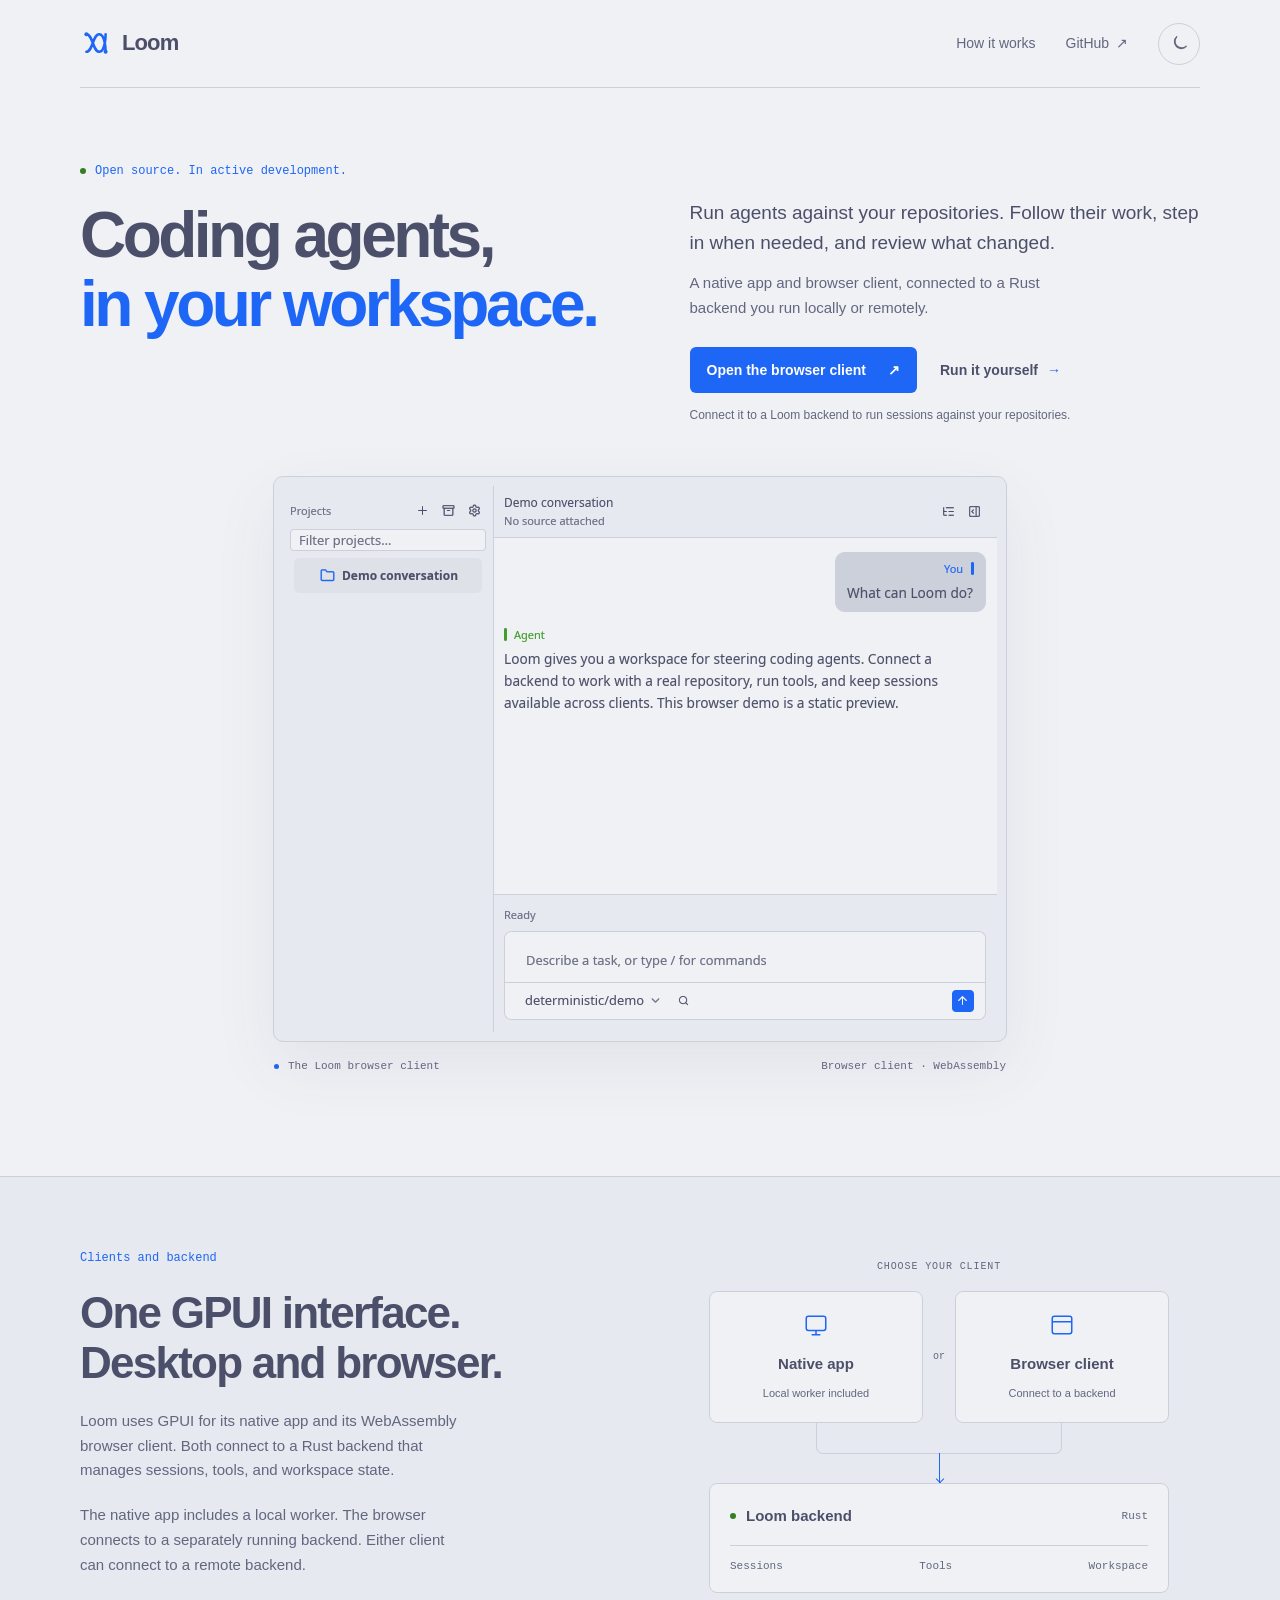
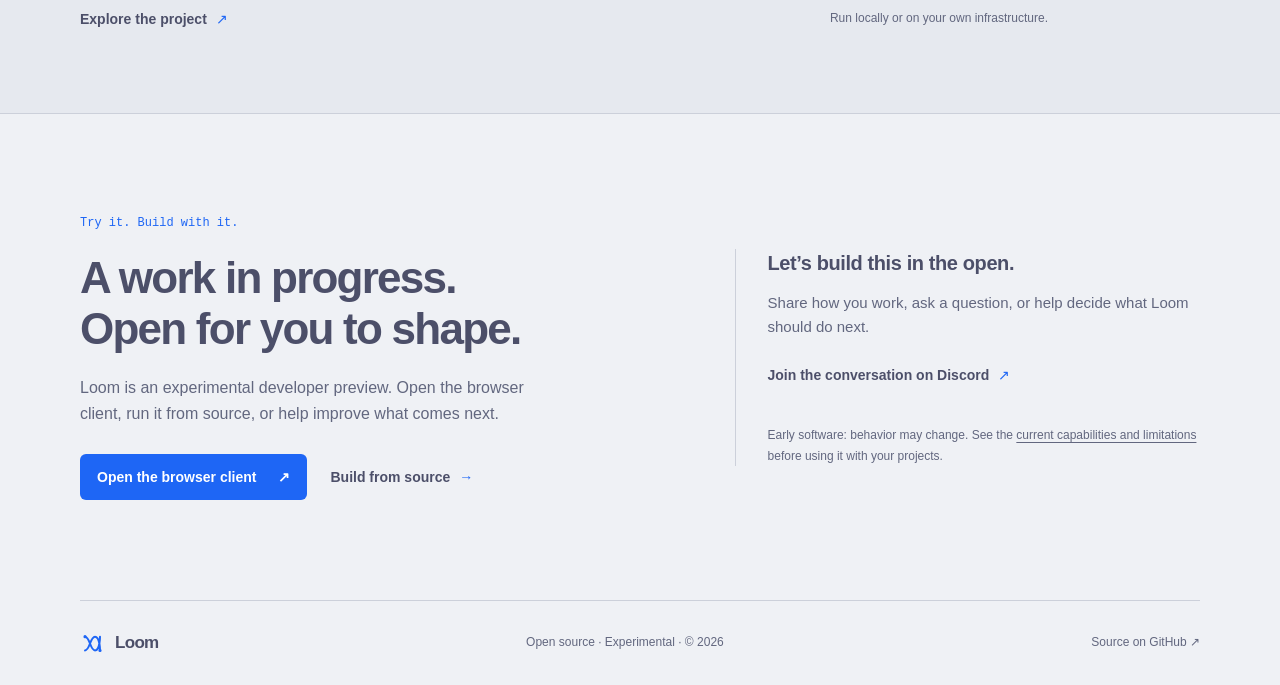
==== commit fc2a6e8a: "Refresh landing screenshots and link to the browser client Replace the native GPUI screenshots with " ====
--- a/index.html
+++ b/index.html
@@ -43,20 +43,20 @@
         <p class="lead">Run agents against your repositories. Follow their work, step in when needed, and review what changed.</p>
         <p class="hero-detail">A native app and browser client, connected to a Rust backend you run locally or remotely.</p>
         <div class="actions">
-          <a class="button" href="client/?demo=true">Try the browser demo <span aria-hidden="true">↗</span></a>
+          <a class="button" href="client/">Open the browser client <span aria-hidden="true">↗</span></a>
           <a class="text-link" href="https://github.com/bearmuckle/loom#build-and-run">Run it yourself <span aria-hidden="true">→</span></a>
         </div>
-        <p class="demo-note">Explore a simulated session. No model provider needed.</p>
+        <p class="client-note">Connect it to a Loom backend to run sessions against your repositories.</p>
       </div>
       <figure class="product-preview">
-        <a class="screenshot-link" href="assets/loom-native-ui-dark.png" aria-label="Enlarge the Loom app screenshot">
+        <a class="screenshot-link" href="assets/loom-ui-dark.png" aria-label="Enlarge the Loom browser client screenshot">
           <picture>
-            <source class="light-shot" media="(prefers-color-scheme: light)" srcset="assets/loom-native-ui-light.png">
-            <img class="app-shot" src="assets/loom-native-ui-dark.png" width="986" height="631" fetchpriority="high" alt="Loom showing a completed session: the user's request, the agent's file reads and response, and a follow-up composer.">
+            <source class="light-shot" media="(prefers-color-scheme: light)" srcset="assets/loom-ui-light.png">
+            <img class="app-shot" src="assets/loom-ui-dark.png" width="714" height="546" fetchpriority="high" alt="The Loom browser client showing a conversation between the user and an agent, with the message composer below.">
           </picture>
           <span class="image-expand" aria-hidden="true">View full size <span>↗</span></span>
         </a>
-        <figcaption><span><span class="caption-dot" aria-hidden="true"></span> A real session in Loom</span><span class="preview-format">Native interface · Rust + GPUI</span><a class="preview-hint" href="assets/loom-native-ui-dark.png">View full size ↗</a></figcaption>
+        <figcaption><span><span class="caption-dot" aria-hidden="true"></span> The Loom browser client</span><span class="preview-format">Browser client · WebAssembly</span><a class="preview-hint" href="assets/loom-ui-dark.png">View full size ↗</a></figcaption>
       </figure>
     </section>
 
@@ -87,8 +87,8 @@
       <div>
         <p class="eyebrow">Try it. Build with it.</p>
         <h2 id="get-started-title">A work in progress.<br>Open for you to shape.</h2>
-        <p>Loom is an experimental developer preview. Try the demo, run it from source, or help improve what comes next.</p>
-        <div class="actions"><a class="button" href="client/?demo=true">Explore the demo <span aria-hidden="true">↗</span></a><a class="text-link" href="https://github.com/bearmuckle/loom#build-and-run">Build from source <span aria-hidden="true">→</span></a></div>
+        <p>Loom is an experimental developer preview. Open the browser client, run it from source, or help improve what comes next.</p>
+        <div class="actions"><a class="button" href="client/">Open the browser client <span aria-hidden="true">↗</span></a><a class="text-link" href="https://github.com/bearmuckle/loom#build-and-run">Build from source <span aria-hidden="true">→</span></a></div>
       </div>
       <aside class="community" aria-labelledby="community-title">
         <h3 id="community-title">Let’s build this in the open.</h3>
@@ -103,9 +103,9 @@
     <span>Open source · Experimental · © 2026</span>
     <a href="https://github.com/bearmuckle/loom">Source on GitHub <span aria-hidden="true">↗</span></a>
   </footer>
-  <dialog class="image-dialog" aria-label="Loom app screenshot, full size">
+  <dialog class="image-dialog" aria-label="Loom browser client screenshot, full size">
     <form method="dialog"><button class="close-dialog" aria-label="Close screenshot">Close <span aria-hidden="true">×</span></button></form>
-    <img class="dialog-shot" src="assets/loom-native-ui-dark.png" width="986" height="631" loading="lazy" alt="Full-size view of a completed coding-agent session in Loom.">
+    <img class="dialog-shot" src="assets/loom-ui-dark.png" width="714" height="546" loading="lazy" alt="Full-size view of the Loom browser client with an open conversation.">
   </dialog>
 </body>
 </html>
--- a/styles.css
+++ b/styles.css
@@ -90,8 +90,8 @@
 .text-link { display: inline-flex; gap: 9px; align-items: center; font-size: 14px; font-weight: 550; min-height: 44px; }
 .text-link span { color: var(--accent); }
 .text-link:hover { text-decoration: underline; text-underline-offset: 5px; }
-.demo-note { font-size: 12px; margin-top: 13px; }
-.product-preview { grid-column: 1 / -1; width: min(100%, 986px); justify-self: center; }
+.client-note { font-size: 12px; margin-top: 13px; }
+.product-preview { grid-column: 1 / -1; width: min(100%, 734px); justify-self: center; }
 .screenshot-link { display: block; position: relative; padding: 9px; border: 1px solid var(--line); border-radius: 10px; background: var(--surface); box-shadow: var(--shadow); overflow: hidden; }
 picture { display: block; }
 .app-shot { display: block; width: 100%; height: auto; border-radius: 3px; }
@@ -170,7 +170,7 @@
   figcaption { font-size: 10px; flex-wrap: wrap; gap: 3px 16px; padding-top: 12px; }
   .preview-format { display: none; }
   .preview-hint { display: inline-flex; align-items: center; min-height: 32px; }
-  .dialog-shot { min-width: 760px; }
+  .dialog-shot { min-width: 714px; }
   .section { padding-block: 64px; }
   .architecture { margin-top: 64px; padding-block: 56px; }
   .architecture-grid, .get-started { grid-template-columns: 1fr; gap: 40px; }
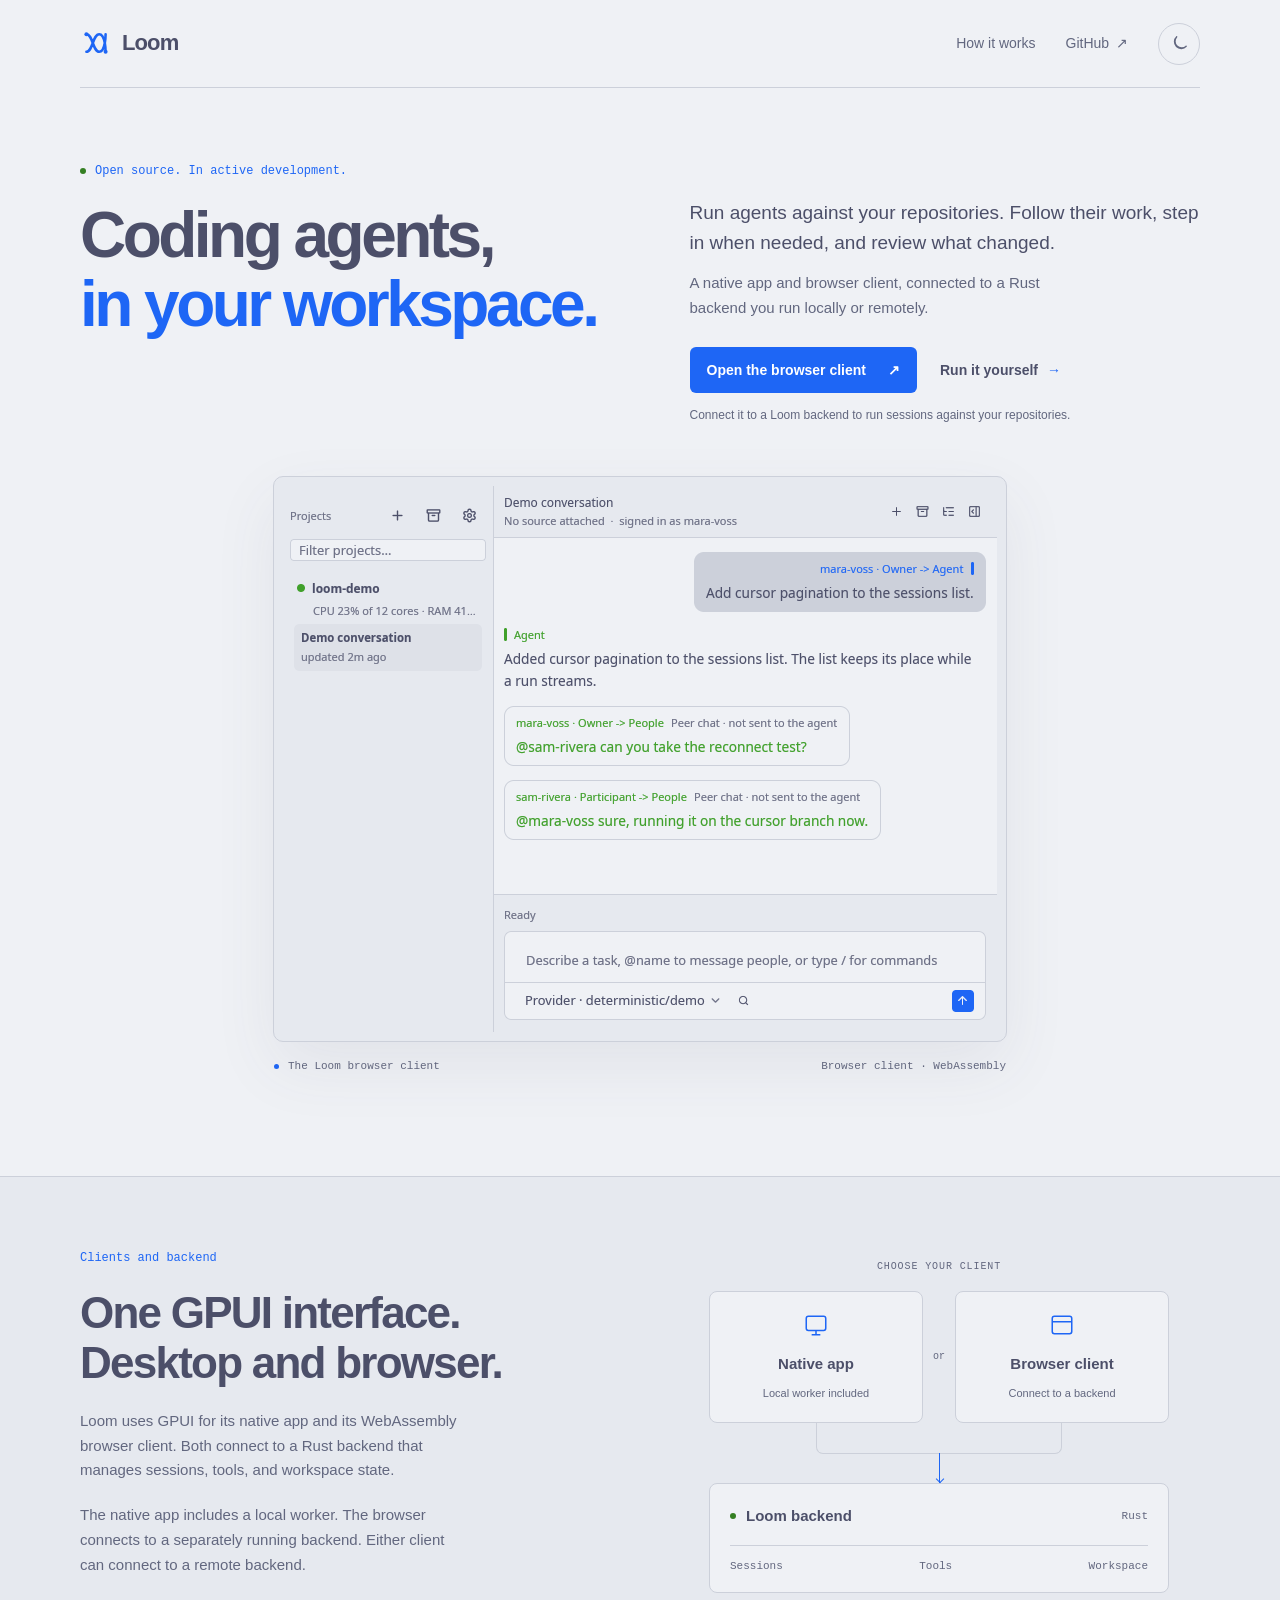
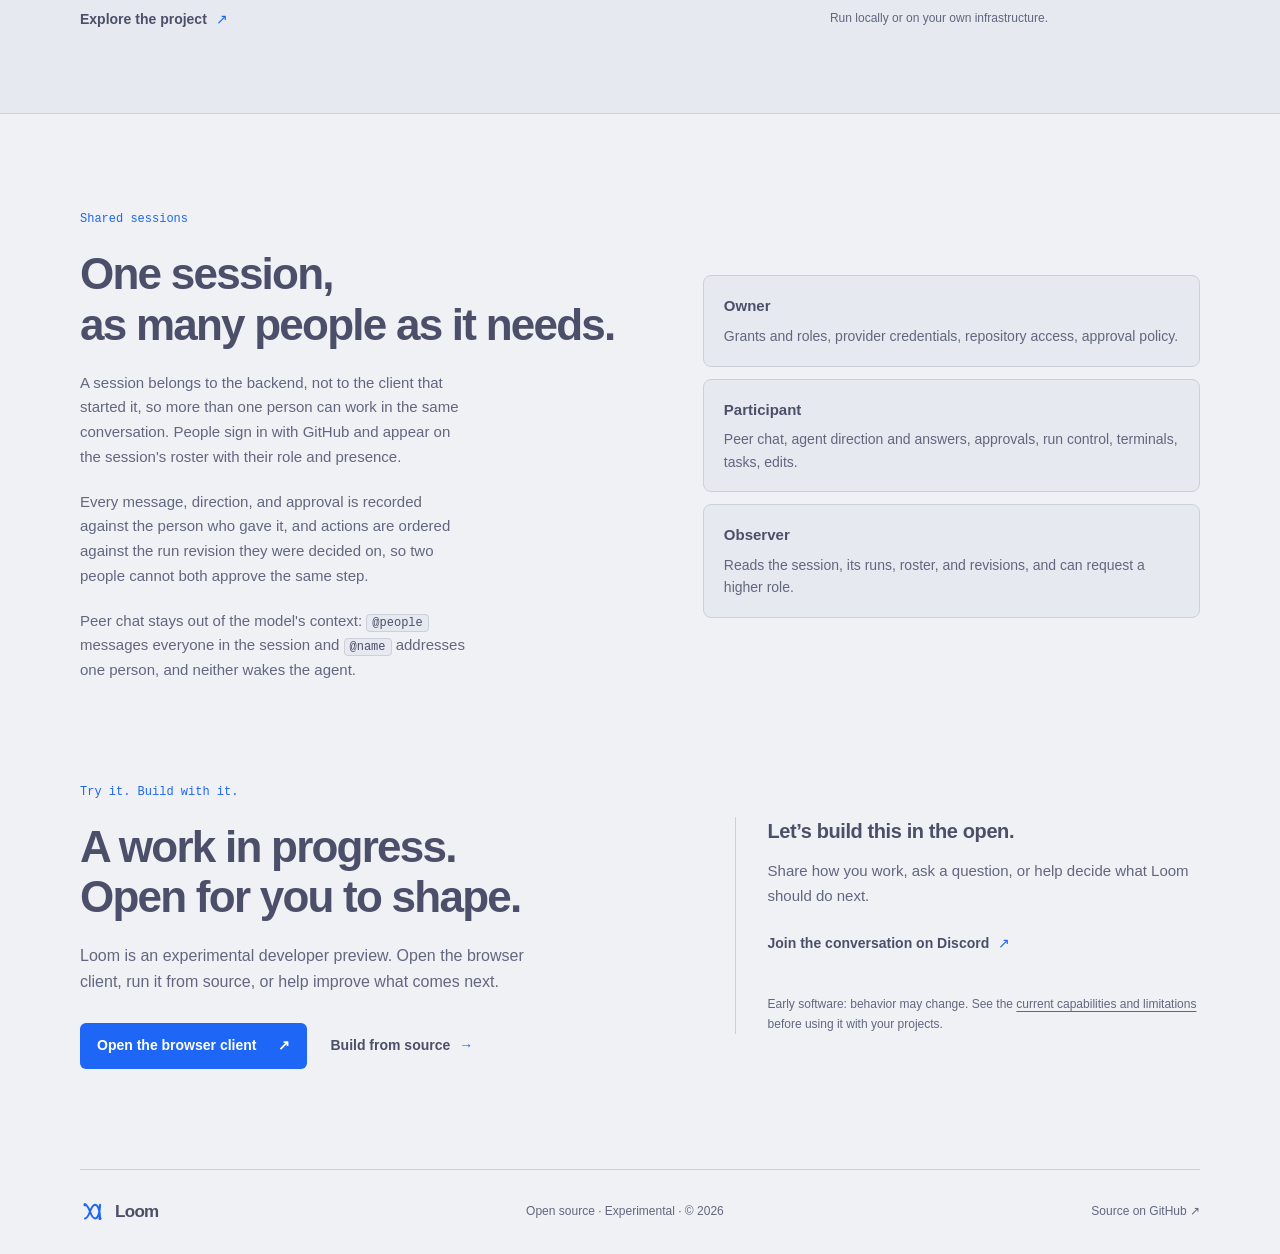
==== commit 97e4fd53: "Add a shared sessions section and refresh the demo screenshot The page described the clients and the" ====
--- a/index.html
+++ b/index.html
@@ -52,7 +52,7 @@
         <a class="screenshot-link" href="assets/loom-ui-dark.png" aria-label="Enlarge the Loom browser client screenshot">
           <picture>
             <source class="light-shot" media="(prefers-color-scheme: light)" srcset="assets/loom-ui-light.png">
-            <img class="app-shot" src="assets/loom-ui-dark.png" width="714" height="546" fetchpriority="high" alt="The Loom browser client showing a conversation between the user and an agent, with the message composer below.">
+            <img class="app-shot" src="assets/loom-ui-dark.png" width="714" height="546" fetchpriority="high" alt="The Loom browser client showing a shared session: a task one person gave the agent, the agent's reply, and a peer chat exchange between two people, with the message composer below.">
           </picture>
           <span class="image-expand" aria-hidden="true">View full size <span>↗</span></span>
         </a>
@@ -83,6 +83,21 @@
       </div>
     </section>
 
+    <section class="wrap section shared" id="shared" aria-labelledby="shared-title">
+      <div class="shared-copy">
+        <p class="eyebrow">Shared sessions</p>
+        <h2 id="shared-title">One session,<br>as many people as it needs.</h2>
+        <p>A session belongs to the backend, not to the client that started it, so more than one person can work in the same conversation. People sign in with GitHub and appear on the session's roster with their role and presence.</p>
+        <p>Every message, direction, and approval is recorded against the person who gave it, and actions are ordered against the run revision they were decided on, so two people cannot both approve the same step.</p>
+        <p>Peer chat stays out of the model's context: <code>@people</code> messages everyone in the session and <code>@name</code> addresses one person, and neither wakes the agent.</p>
+      </div>
+      <ul class="role-list">
+        <li><strong>Owner</strong><span>Grants and roles, provider credentials, repository access, approval policy.</span></li>
+        <li><strong>Participant</strong><span>Peer chat, agent direction and answers, approvals, run control, terminals, tasks, edits.</span></li>
+        <li><strong>Observer</strong><span>Reads the session, its runs, roster, and revisions, and can request a higher role.</span></li>
+      </ul>
+    </section>
+
     <section class="wrap section get-started" aria-labelledby="get-started-title">
       <div>
         <p class="eyebrow">Try it. Build with it.</p>
@@ -105,7 +120,7 @@
   </footer>
   <dialog class="image-dialog" aria-label="Loom browser client screenshot, full size">
     <form method="dialog"><button class="close-dialog" aria-label="Close screenshot">Close <span aria-hidden="true">×</span></button></form>
-    <img class="dialog-shot" src="assets/loom-ui-dark.png" width="714" height="546" loading="lazy" alt="Full-size view of the Loom browser client with an open conversation.">
+    <img class="dialog-shot" src="assets/loom-ui-dark.png" width="714" height="546" loading="lazy" alt="Full-size view of the Loom browser client with a shared session open.">
   </dialog>
 </body>
 </html>
--- a/styles.css
+++ b/styles.css
@@ -125,6 +125,13 @@
 .backend-heading > span:last-child { font: 11px var(--mono); color: var(--muted); margin-left: auto; }
 .backend-parts { display: flex; justify-content: space-between; border-top: 1px solid var(--line); margin-top: 17px; padding-top: 14px; font: 11px var(--mono); color: var(--muted); }
 .diagram-caption { font-size: 12px; text-align: center; margin-top: 16px; }
+.shared { padding-block: 96px 0; display: grid; grid-template-columns: 1.1fr 1fr; align-items: center; gap: 76px; }
+.shared-copy > p:not(.eyebrow) { margin-top: 20px; font-size: 15px; max-width: 47ch; }
+.shared code { font: 12px var(--mono); color: var(--text); background: var(--surface); border: 1px solid var(--line); border-radius: 4px; padding: 1px 5px; }
+.role-list { list-style: none; margin: 0; padding: 0; display: grid; gap: 12px; }
+.role-list li { border: 1px solid var(--line); border-radius: 8px; background: var(--surface); padding: 18px 20px; }
+.role-list strong { display: block; font-size: 15px; font-weight: 550; }
+.role-list span { display: block; margin-top: 6px; font-size: 14px; line-height: 1.6; color: var(--muted); text-wrap: pretty; }
 .get-started { display: grid; grid-template-columns: 1.2fr 1fr; gap: 96px; align-items: center; }
 .get-started > div > p:not(.eyebrow) { max-width: 450px; margin-top: 20px; }
 .community { padding-left: 32px; border-left: 1px solid var(--line); }
@@ -149,6 +156,7 @@
   .hero-detail { max-width: 52ch; }
   .product-preview { margin-top: 24px; }
   .architecture-grid { gap: 38px; }
+  .shared { grid-template-columns: 1fr; gap: 40px; align-items: start; }
   .get-started { gap: 48px; }
 }
 @media (max-width: 700px) {
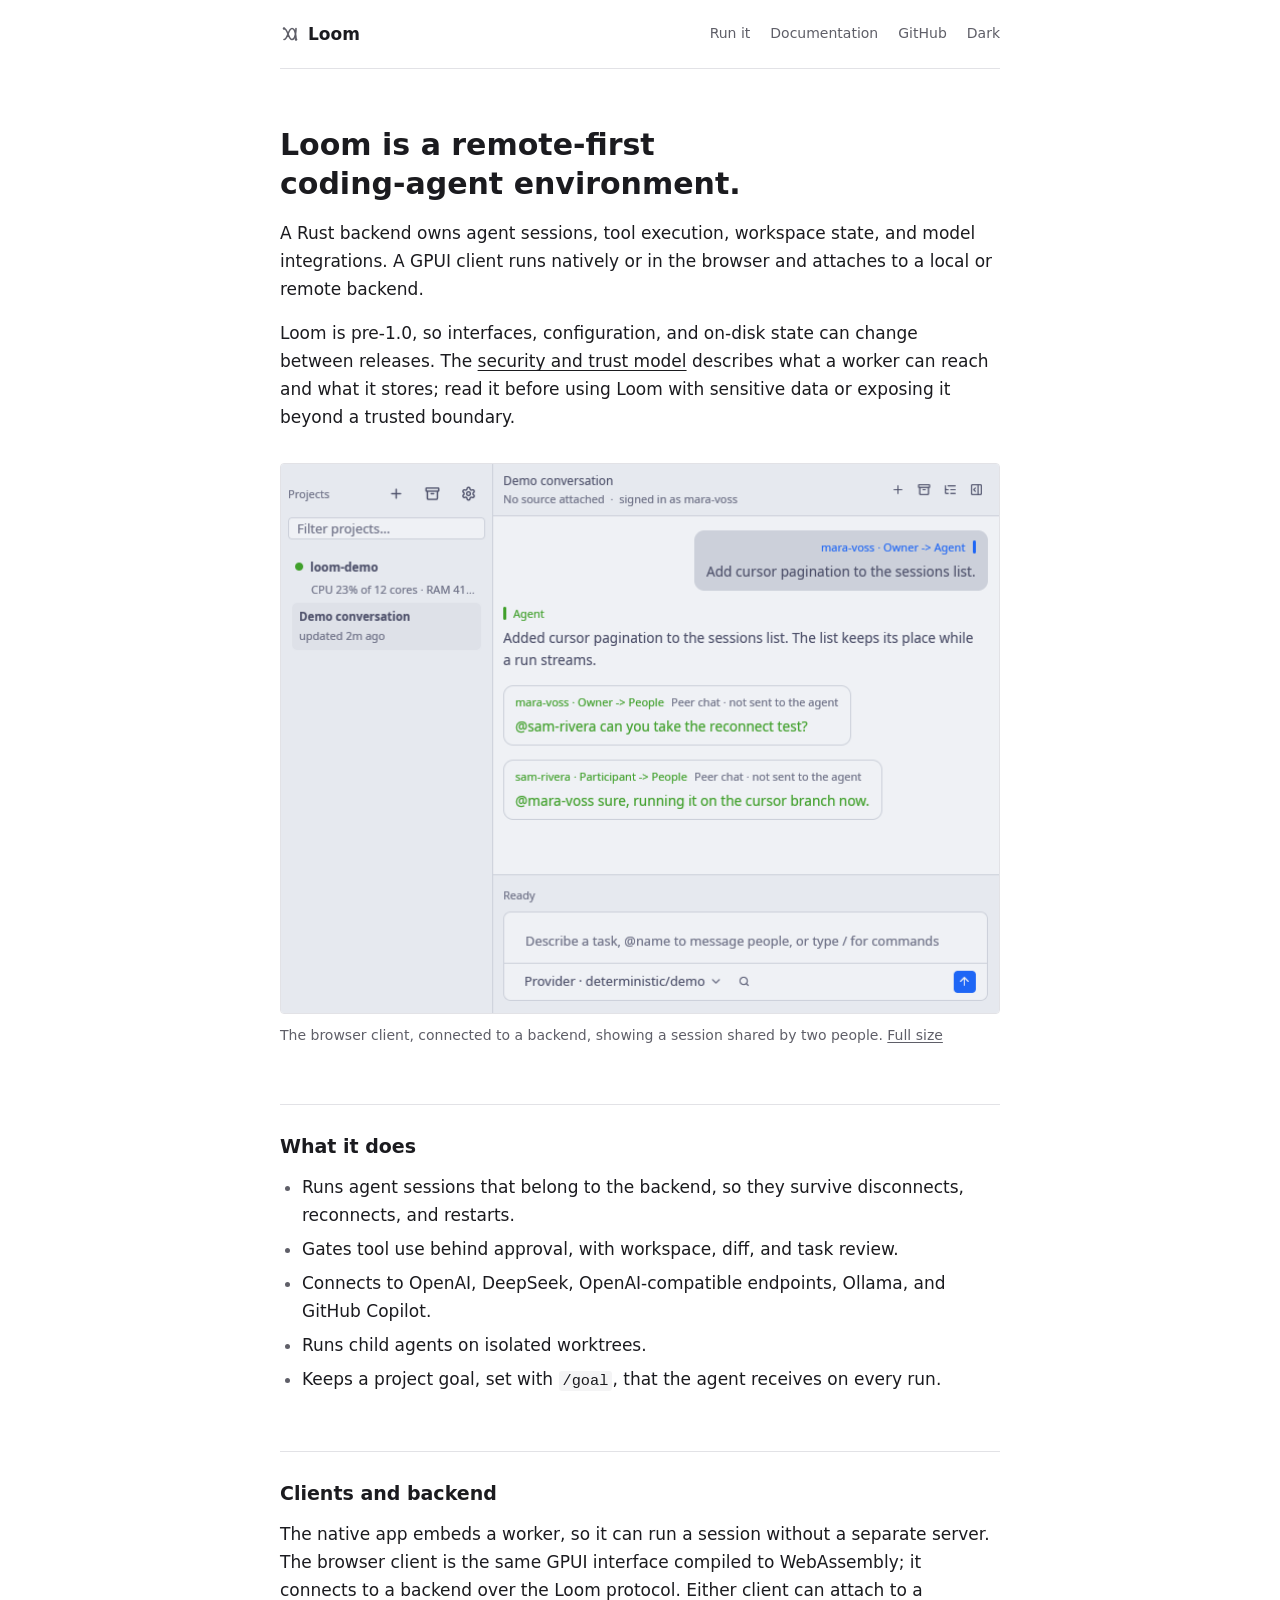
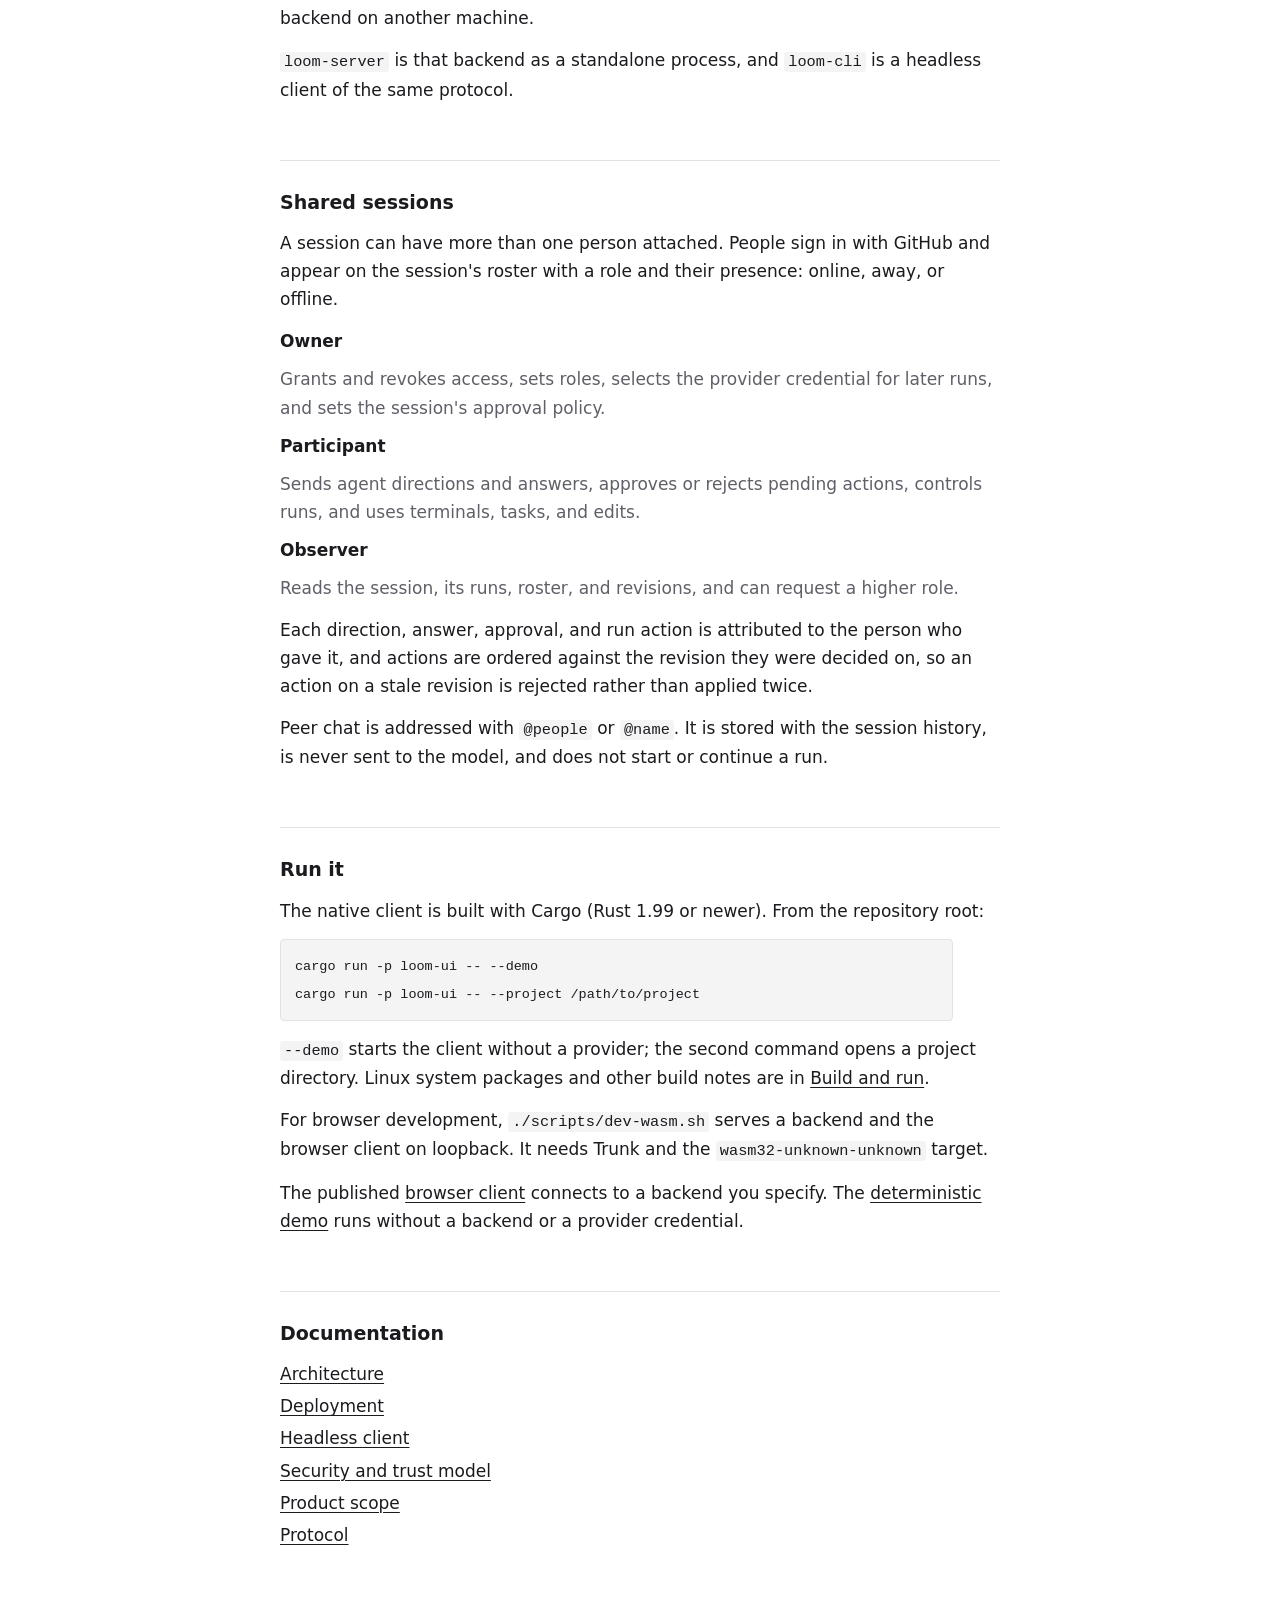
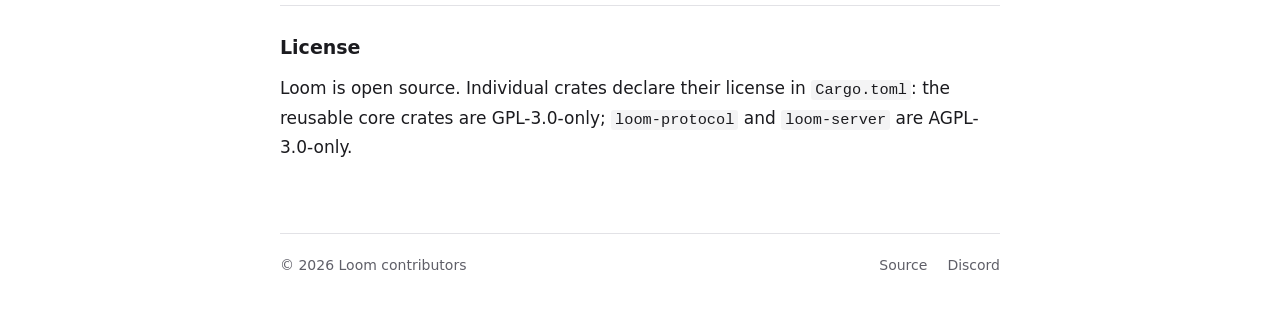
==== commit 8ecc9b70: "Rewrite the landing page as a plain document Replace the landing-page layout with a single column of" ====
--- a/index.html
+++ b/index.html
@@ -3,9 +3,9 @@
 <head>
   <meta charset="utf-8">
   <meta name="viewport" content="width=device-width, initial-scale=1">
-  <meta name="description" content="An open source workspace for coding agents. Run sessions against your repositories, follow their progress, and review changes from a native app or your browser.">
-  <meta name="theme-color" content="#1e1e2e">
-  <title>Loom — coding agents, in your workspace</title>
+  <meta name="description" content="Loom is a remote-first coding-agent environment. A Rust backend owns sessions, tools, and workspace state; a GPUI client runs natively or in the browser.">
+  <meta name="theme-color" content="#17171a">
+  <title>Loom — a remote-first coding-agent environment</title>
   <link rel="icon" href="assets/loom.svg" type="image/svg+xml">
   <script>
     // Apply the saved appearance before the first paint. Storage may be unavailable.
@@ -17,110 +17,101 @@
   <link rel="stylesheet" href="styles.css">
   <script src="site.js" defer></script>
 </head>
-<body>
+<body id="top">
   <a class="skip-link" href="#main">Skip to content</a>
-  <header class="wrap topbar" id="top">
-    <a class="brand" href="#top" aria-label="Loom home">
+
+  <header class="wrap site-header">
+    <a class="site-title" href="#top">
       <svg class="logo" viewBox="0 0 40 40" fill="none" aria-hidden="true"><path d="M8 9c8 0 8 22 16 22s8-22 8-22M8 31c8 0 8-22 16-22s8 22 8 22" stroke="currentColor" stroke-width="3.2" stroke-linecap="round"/><circle cx="8" cy="9" r="2.5" fill="currentColor"/><circle cx="32" cy="31" r="2.5" fill="currentColor"/></svg>
       Loom
     </a>
-    <nav class="nav" aria-label="Main navigation">
-      <a href="#how">How it works</a>
-      <a href="https://github.com/bearmuckle/loom">GitHub <span aria-hidden="true">↗</span></a>
-      <button class="theme-toggle" type="button" aria-label="Switch color theme" title="Switch color theme" hidden>
-        <svg class="sun" viewBox="0 0 24 24" aria-hidden="true"><circle cx="12" cy="12" r="4"/><path d="M12 2v2m0 16v2M4.93 4.93l1.42 1.42m11.3 11.3 1.42 1.42M2 12h2m16 0h2M4.93 19.07l1.42-1.42m11.3-11.3 1.42-1.42"/></svg>
-        <svg class="moon" viewBox="0 0 24 24" aria-hidden="true"><path d="M20.5 15.5A8.5 8.5 0 0 1 8.5 3.5 8.5 8.5 0 1 0 20.5 15.5Z"/></svg>
-      </button>
+    <nav class="site-nav" aria-label="Site">
+      <a href="#run">Run it</a>
+      <a href="#documentation">Documentation</a>
+      <a href="https://github.com/bearmuckle/loom">GitHub</a>
+      <button class="theme-button" type="button" title="Switch color theme" hidden>Light</button>
     </nav>
   </header>
-  <main id="main">
-    <section class="wrap hero" aria-labelledby="hero-title">
-      <div class="hero-heading">
-        <p class="eyebrow"><span class="status-dot" aria-hidden="true"></span> Open source. In active development.</p>
-        <h1 id="hero-title">Coding agents,<br><span>in your workspace.</span></h1>
-      </div>
-      <div class="hero-intro">
-        <p class="lead">Run agents against your repositories. Follow their work, step in when needed, and review what changed.</p>
-        <p class="hero-detail">A native app and browser client, connected to a Rust backend you run locally or remotely.</p>
-        <div class="actions">
-          <a class="button" href="client/">Open the browser client <span aria-hidden="true">↗</span></a>
-          <a class="text-link" href="https://github.com/bearmuckle/loom#build-and-run">Run it yourself <span aria-hidden="true">→</span></a>
-        </div>
-        <p class="client-note">Connect it to a Loom backend to run sessions against your repositories.</p>
-      </div>
-      <figure class="product-preview">
-        <a class="screenshot-link" href="assets/loom-ui-dark.png" aria-label="Enlarge the Loom browser client screenshot">
-          <picture>
-            <source class="light-shot" media="(prefers-color-scheme: light)" srcset="assets/loom-ui-light.png">
-            <img class="app-shot" src="assets/loom-ui-dark.png" width="714" height="546" fetchpriority="high" alt="The Loom browser client showing a shared session: a task one person gave the agent, the agent's reply, and a peer chat exchange between two people, with the message composer below.">
-          </picture>
-          <span class="image-expand" aria-hidden="true">View full size <span>↗</span></span>
-        </a>
-        <figcaption><span><span class="caption-dot" aria-hidden="true"></span> The Loom browser client</span><span class="preview-format">Browser client · WebAssembly</span><a class="preview-hint" href="assets/loom-ui-dark.png">View full size ↗</a></figcaption>
-      </figure>
-    </section>
 
-    <section class="architecture" id="how" aria-labelledby="architecture-title">
-      <div class="wrap architecture-grid" id="product">
-        <div class="architecture-copy">
-          <p class="eyebrow">Clients and backend</p>
-          <h2 id="architecture-title">One GPUI interface.<br>Desktop and browser.</h2>
-          <p>Loom uses GPUI for its native app and its WebAssembly browser client. Both connect to a Rust backend that manages sessions, tools, and workspace state.</p>
-          <p>The native app includes a local worker. The browser connects to a separately running backend. Either client can connect to a remote backend.</p>
-          <a class="text-link" href="https://github.com/bearmuckle/loom">Explore the project <span aria-hidden="true">↗</span></a>
-        </div>
-        <div class="architecture-diagram" role="img" aria-label="The native app, with a local worker included, or the browser client connects to a Loom backend. The backend manages sessions, tools, and the workspace, locally or remotely.">
-          <div class="diagram-label">CHOOSE YOUR CLIENT</div>
-          <div class="clients">
-            <div class="diagram-node"><svg viewBox="0 0 24 24" aria-hidden="true"><rect x="3" y="4" width="18" height="13" rx="2"/><path d="M8 21h8m-4-4v4"/></svg><strong>Native app</strong><span>Local worker included</span></div>
-            <span class="or">or</span>
-            <div class="diagram-node"><svg viewBox="0 0 24 24" aria-hidden="true"><rect x="3" y="4" width="18" height="16" rx="2"/><path d="M3 9h18M6 6.5h.01M9 6.5h.01"/></svg><strong>Browser client</strong><span>Connect to a backend</span></div>
-          </div>
-          <div class="connector" aria-hidden="true"><span></span></div>
-          <div class="backend"><div class="backend-heading"><span class="status-dot" aria-hidden="true"></span><strong>Loom backend</strong><span>Rust</span></div><div class="backend-parts"><span>Sessions</span><span>Tools</span><span>Workspace</span></div></div>
-          <p class="diagram-caption">Run locally or on your own infrastructure.</p>
-        </div>
-      </div>
-    </section>
+  <main class="wrap" id="main">
+    <h1>Loom is a remote-first coding-agent environment.</h1>
+    <p>A Rust backend owns agent sessions, tool execution, workspace state, and model integrations. A GPUI client runs natively or in the browser and attaches to a local or remote backend.</p>
+    <p>Loom is pre-1.0, so interfaces, configuration, and on-disk state can change between releases. The <a href="https://github.com/bearmuckle/loom/blob/main/docs/security.md">security and trust model</a> describes what a worker can reach and what it stores; read it before using Loom with sensitive data or exposing it beyond a trusted boundary.</p>
 
-    <section class="wrap section shared" id="shared" aria-labelledby="shared-title">
-      <div class="shared-copy">
-        <p class="eyebrow">Shared sessions</p>
-        <h2 id="shared-title">One session,<br>as many people as it needs.</h2>
-        <p>A session belongs to the backend, not to the client that started it, so more than one person can work in the same conversation. People sign in with GitHub and appear on the session's roster with their role and presence.</p>
-        <p>Every message, direction, and approval is recorded against the person who gave it, and actions are ordered against the run revision they were decided on, so two people cannot both approve the same step.</p>
-        <p>Peer chat stays out of the model's context: <code>@people</code> messages everyone in the session and <code>@name</code> addresses one person, and neither wakes the agent.</p>
-      </div>
-      <ul class="role-list">
-        <li><strong>Owner</strong><span>Grants and roles, provider credentials, repository access, approval policy.</span></li>
-        <li><strong>Participant</strong><span>Peer chat, agent direction and answers, approvals, run control, terminals, tasks, edits.</span></li>
-        <li><strong>Observer</strong><span>Reads the session, its runs, roster, and revisions, and can request a higher role.</span></li>
+    <figure>
+      <picture>
+        <source class="shot-light" media="(prefers-color-scheme: light)" srcset="assets/loom-ui-light.png">
+        <img class="shot" src="assets/loom-ui-dark.png" width="714" height="546" alt="The Loom browser client showing a shared session: a direction one person gave the agent, the agent's reply, and a peer chat exchange between two people, with the message composer below.">
+      </picture>
+      <figcaption>The browser client, connected to a backend, showing a session shared by two people. <a class="full-size" href="assets/loom-ui-dark.png">Full size</a></figcaption>
+    </figure>
+
+    <section id="what" aria-labelledby="what-title">
+      <h2 id="what-title">What it does</h2>
+      <ul>
+        <li>Runs agent sessions that belong to the backend, so they survive disconnects, reconnects, and restarts.</li>
+        <li>Gates tool use behind approval, with workspace, diff, and task review.</li>
+        <li>Connects to OpenAI, DeepSeek, OpenAI-compatible endpoints, Ollama, and GitHub Copilot.</li>
+        <li>Runs child agents on isolated worktrees.</li>
+        <li>Keeps a project goal, set with <code>/goal</code>, that the agent receives on every run.</li>
       </ul>
     </section>
 
-    <section class="wrap section get-started" aria-labelledby="get-started-title">
-      <div>
-        <p class="eyebrow">Try it. Build with it.</p>
-        <h2 id="get-started-title">A work in progress.<br>Open for you to shape.</h2>
-        <p>Loom is an experimental developer preview. Open the browser client, run it from source, or help improve what comes next.</p>
-        <div class="actions"><a class="button" href="client/">Open the browser client <span aria-hidden="true">↗</span></a><a class="text-link" href="https://github.com/bearmuckle/loom#build-and-run">Build from source <span aria-hidden="true">→</span></a></div>
-      </div>
-      <aside class="community" aria-labelledby="community-title">
-        <h3 id="community-title">Let’s build this in the open.</h3>
-        <p>Share how you work, ask a question, or help decide what Loom should do next.</p>
-        <a class="text-link" href="https://discord.gg/8dtwsTF4r">Join the conversation on Discord <span aria-hidden="true">↗</span></a>
-        <p class="preview-note">Early software: behavior may change. See the <a href="https://github.com/bearmuckle/loom#current-capabilities-and-limitations">current capabilities and limitations</a> before using it with your projects.</p>
-      </aside>
+    <section id="clients" aria-labelledby="clients-title">
+      <h2 id="clients-title">Clients and backend</h2>
+      <p>The native app embeds a worker, so it can run a session without a separate server. The browser client is the same GPUI interface compiled to WebAssembly; it connects to a backend over the Loom protocol. Either client can attach to a backend on another machine.</p>
+      <p><code>loom-server</code> is that backend as a standalone process, and <code>loom-cli</code> is a headless client of the same protocol.</p>
+    </section>
+
+    <section id="shared" aria-labelledby="shared-title">
+      <h2 id="shared-title">Shared sessions</h2>
+      <p>A session can have more than one person attached. People sign in with GitHub and appear on the session's roster with a role and their presence: online, away, or offline.</p>
+      <dl>
+        <dt>Owner</dt>
+        <dd>Grants and revokes access, sets roles, selects the provider credential for later runs, and sets the session's approval policy.</dd>
+        <dt>Participant</dt>
+        <dd>Sends agent directions and answers, approves or rejects pending actions, controls runs, and uses terminals, tasks, and edits.</dd>
+        <dt>Observer</dt>
+        <dd>Reads the session, its runs, roster, and revisions, and can request a higher role.</dd>
+      </dl>
+      <p>Each direction, answer, approval, and run action is attributed to the person who gave it, and actions are ordered against the revision they were decided on, so an action on a stale revision is rejected rather than applied twice.</p>
+      <p>Peer chat is addressed with <code>@people</code> or <code>@name</code>. It is stored with the session history, is never sent to the model, and does not start or continue a run.</p>
+    </section>
+
+    <section id="run" aria-labelledby="run-title">
+      <h2 id="run-title">Run it</h2>
+      <p>The native client is built with Cargo (Rust 1.99 or newer). From the repository root:</p>
+      <pre><code>cargo run -p loom-ui -- --demo
+cargo run -p loom-ui -- --project /path/to/project</code></pre>
+      <p><code>--demo</code> starts the client without a provider; the second command opens a project directory. Linux system packages and other build notes are in <a href="https://github.com/bearmuckle/loom#build-and-run">Build and run</a>.</p>
+      <p>For browser development, <code>./scripts/dev-wasm.sh</code> serves a backend and the browser client on loopback. It needs Trunk and the <code>wasm32-unknown-unknown</code> target.</p>
+      <p>The published <a href="client/">browser client</a> connects to a backend you specify. The <a href="https://bearmuckle.github.io/loom/?demo=true">deterministic demo</a> runs without a backend or a provider credential.</p>
+    </section>
+
+    <section id="documentation" aria-labelledby="documentation-title">
+      <h2 id="documentation-title">Documentation</h2>
+      <ul class="doc-list">
+        <li><a href="https://github.com/bearmuckle/loom/blob/main/docs/architecture.md">Architecture</a></li>
+        <li><a href="https://github.com/bearmuckle/loom/blob/main/docs/deployment.md">Deployment</a></li>
+        <li><a href="https://github.com/bearmuckle/loom/blob/main/docs/headless-client.md">Headless client</a></li>
+        <li><a href="https://github.com/bearmuckle/loom/blob/main/docs/security.md">Security and trust model</a></li>
+        <li><a href="https://github.com/bearmuckle/loom/blob/main/docs/product.md">Product scope</a></li>
+        <li><a href="https://github.com/bearmuckle/loom/blob/main/docs/protocol.md">Protocol</a></li>
+      </ul>
+    </section>
+
+    <section id="license" aria-labelledby="license-title">
+      <h2 id="license-title">License</h2>
+      <p>Loom is open source. Individual crates declare their license in <code>Cargo.toml</code>: the reusable core crates are GPL-3.0-only; <code>loom-protocol</code> and <code>loom-server</code> are AGPL-3.0-only.</p>
     </section>
   </main>
-  <footer class="wrap footer">
-    <a class="brand" href="#top" aria-label="Loom, back to top"><svg class="logo" viewBox="0 0 40 40" fill="none" aria-hidden="true"><path d="M8 9c8 0 8 22 16 22s8-22 8-22M8 31c8 0 8-22 16-22s8 22 8 22" stroke="currentColor" stroke-width="3.2" stroke-linecap="round"/><circle cx="8" cy="9" r="2.5" fill="currentColor"/><circle cx="32" cy="31" r="2.5" fill="currentColor"/></svg>Loom</a>
-    <span>Open source · Experimental · © 2026</span>
-    <a href="https://github.com/bearmuckle/loom">Source on GitHub <span aria-hidden="true">↗</span></a>
+
+  <footer class="wrap site-footer">
+    <p>© 2026 Loom contributors</p>
+    <nav aria-label="Elsewhere">
+      <a href="https://github.com/bearmuckle/loom">Source</a>
+      <a href="https://discord.gg/8dtwsTF4r">Discord</a>
+    </nav>
   </footer>
-  <dialog class="image-dialog" aria-label="Loom browser client screenshot, full size">
-    <form method="dialog"><button class="close-dialog" aria-label="Close screenshot">Close <span aria-hidden="true">×</span></button></form>
-    <img class="dialog-shot" src="assets/loom-ui-dark.png" width="714" height="546" loading="lazy" alt="Full-size view of the Loom browser client with a shared session open.">
-  </dialog>
 </body>
 </html>
--- a/styles.css
+++ b/styles.css
@@ -1,198 +1,172 @@
-/* The page and product screenshots share Loom's light and dark palettes. */
+/* A plain document: one column, neutral colors, no decorative elements. */
 :root {
   color-scheme: dark;
-  --bg: #1e1e2e;
-  --surface: #181825;
-  --raised: #242436;
-  --line: #36364a;
-  --text: #cdd6f4;
-  --muted: #a6adc8;
-  --accent: #89b4fa;
-  --accent-hover: #b4befe;
-  --on-accent: #181825;
-  --green: #a6e3a1;
-  --shadow: 0 24px 64px #09091130;
-  --sans: -apple-system, BlinkMacSystemFont, "Segoe UI", sans-serif;
-  --mono: ui-monospace, "SFMono-Regular", Consolas, monospace;
+  --bg: #17171a;
+  --text: #e4e4e7;
+  --muted: #a1a1aa;
+  --line: #2b2b31;
+  --code: #1f1f24;
+  --focus: #8e8e9a;
+  --selection: #33333c;
+  --sans: system-ui, -apple-system, "Segoe UI", Roboto, "Helvetica Neue", Arial, sans-serif;
+  --mono: ui-monospace, SFMono-Regular, Menlo, Consolas, "Liberation Mono", monospace;
 }
 :root[data-theme="light"] {
   color-scheme: light;
-  --bg: #eff1f5;
-  --surface: #e6e9ef;
-  --raised: #f6f7fa;
-  --line: #ccd0da;
-  --text: #4c4f69;
-  --muted: #62677f;
-  --accent: #1e66f5;
-  --accent-hover: #174fbd;
-  --on-accent: #fff;
-  --green: #347f22;
-  --shadow: 0 24px 64px #4c4f6914;
+  --bg: #ffffff;
+  --text: #1b1b1f;
+  --muted: #5f5f68;
+  --line: #e2e2e6;
+  --code: #f4f4f5;
+  --focus: #52525e;
+  --selection: #e3e3e9;
 }
 @media (prefers-color-scheme: light) {
   :root:not([data-theme]) {
     color-scheme: light;
-    --bg: #eff1f5;
-    --surface: #e6e9ef;
-    --raised: #f6f7fa;
-    --line: #ccd0da;
-    --text: #4c4f69;
-    --muted: #62677f;
-    --accent: #1e66f5;
-    --accent-hover: #174fbd;
-    --on-accent: #fff;
-    --green: #347f22;
-    --shadow: 0 24px 64px #4c4f6914;
+    --bg: #ffffff;
+    --text: #1b1b1f;
+    --muted: #5f5f68;
+    --line: #e2e2e6;
+    --code: #f4f4f5;
+    --focus: #52525e;
+    --selection: #e3e3e9;
   }
 }
+
 * { box-sizing: border-box; }
-body { margin: 0; background: var(--bg); color: var(--text); font: 16px/1.65 var(--sans); -webkit-font-smoothing: antialiased; }
-a { color: inherit; text-decoration: none; }
+body {
+  margin: 0;
+  background: var(--bg);
+  color: var(--text);
+  font: 17px/1.65 var(--sans);
+  -webkit-font-smoothing: antialiased;
+}
+a { color: inherit; text-decoration: underline; text-decoration-thickness: 1px; text-underline-offset: 0.15em; }
+a:hover { text-decoration-thickness: 2px; }
 button { font: inherit; cursor: pointer; }
 button[hidden] { display: none; }
-a, button { -webkit-tap-highlight-color: transparent; }
-:focus-visible { outline: 2px solid var(--accent); outline-offset: 5px; }
-::selection { background: var(--accent); color: var(--on-accent); }
-.wrap { width: min(1120px, calc(100% - 80px)); margin-inline: auto; }
-h1, h2, h3, p, figure { margin: 0; }
-h1, h2, h3 { text-wrap: balance; }
-h1 { font-size: clamp(44px, 5vw, 66px); line-height: 1.08; letter-spacing: -.055em; font-weight: 600; }
-h1 span { color: var(--accent); }
-h2 { font-size: clamp(32px, 3.8vw, 44px); line-height: 1.15; letter-spacing: -.04em; font-weight: 600; }
-h3 { font-size: 20px; line-height: 1.4; font-weight: 600; letter-spacing: -.02em; }
-p { color: var(--muted); }
-.skip-link { position: absolute; top: 8px; left: 16px; padding: 10px 18px; background: var(--accent); color: var(--on-accent); transform: translateY(-160%); z-index: 10; }
+:focus-visible { outline: 2px solid var(--focus); outline-offset: 2px; }
+::selection { background: var(--selection); }
+
+.wrap { width: min(720px, calc(100% - 48px)); margin-inline: auto; }
+.skip-link {
+  position: absolute;
+  top: 8px;
+  left: 8px;
+  z-index: 10;
+  padding: 8px 12px;
+  background: var(--bg);
+  border: 1px solid var(--line);
+  transform: translateY(-200%);
+}
 .skip-link:focus { transform: none; }
-.topbar { min-height: 88px; display: flex; align-items: center; justify-content: space-between; border-bottom: 1px solid var(--line); gap: 20px; }
-.brand { display: inline-flex; align-items: center; gap: 10px; font-size: 22px; font-weight: 650; letter-spacing: -.04em; }
-.logo { width: 32px; height: 32px; color: var(--accent); }
-.nav { display: flex; align-items: center; gap: 30px; font-size: 14px; }
-.nav a, .footer > a:last-child { color: var(--muted); }
-.nav a:hover, .footer > a:last-child:hover { color: var(--accent); }
-.nav a { padding-block: 12px; }
-.nav a span { margin-left: 3px; }
-.theme-toggle { width: 42px; height: 42px; display: grid; place-items: center; border: 1px solid var(--line); border-radius: 50%; background: transparent; color: var(--muted); }
-.theme-toggle:hover { background: var(--surface); color: var(--accent); }
-.theme-toggle svg { width: 19px; height: 19px; fill: none; stroke: currentColor; stroke-width: 1.6; stroke-linecap: round; stroke-linejoin: round; }
-.theme-toggle .moon { display: none; }
-:root[data-theme="light"] .theme-toggle .moon { display: block; }
-:root[data-theme="light"] .theme-toggle .sun { display: none; }
-.eyebrow { font: 12px/1.5 var(--mono); color: var(--accent); display: flex; align-items: center; gap: 9px; margin-bottom: 21px; }
-.status-dot, .caption-dot { display: inline-block; width: 6px; height: 6px; border-radius: 50%; background: var(--green); flex-shrink: 0; }
-.hero { padding-top: 74px; display: grid; grid-template-columns: 1.1fr 1fr; gap: 50px 48px; align-items: center; }
-.hero-heading { align-self: start; }
-.hero-intro { padding-top: 36px; }
-.lead { color: var(--text); font-size: 19px; line-height: 1.6; text-wrap: pretty; }
-.hero-detail { font-size: 15px; margin-top: 12px; max-width: 43ch; }
-.actions { display: flex; align-items: center; gap: 23px; flex-wrap: wrap; margin-top: 27px; }
-.button { display: inline-flex; align-items: center; justify-content: center; gap: 22px; min-height: 46px; padding: 10px 17px; border-radius: 6px; color: var(--on-accent); background: var(--accent); font-size: 14px; font-weight: 650; transition: background .15s; }
-.button:hover { background: var(--accent-hover); }
-.text-link { display: inline-flex; gap: 9px; align-items: center; font-size: 14px; font-weight: 550; min-height: 44px; }
-.text-link span { color: var(--accent); }
-.text-link:hover { text-decoration: underline; text-underline-offset: 5px; }
-.client-note { font-size: 12px; margin-top: 13px; }
-.product-preview { grid-column: 1 / -1; width: min(100%, 734px); justify-self: center; }
-.screenshot-link { display: block; position: relative; padding: 9px; border: 1px solid var(--line); border-radius: 10px; background: var(--surface); box-shadow: var(--shadow); overflow: hidden; }
-picture { display: block; }
-.app-shot { display: block; width: 100%; height: auto; border-radius: 3px; }
-.image-expand { position: absolute; right: 20px; bottom: 20px; display: flex; align-items: center; gap: 14px; padding: 7px 12px; border: 1px solid var(--line); border-radius: 5px; color: var(--text); background: var(--bg); font-size: 12px; box-shadow: 0 2px 12px #0002; opacity: 0; transition: opacity .15s; }
-.screenshot-link:hover .image-expand, .screenshot-link:focus-visible .image-expand { opacity: 1; }
-figcaption { display: flex; justify-content: space-between; gap: 20px; padding: 16px 1px 0; font: 11px/1.6 var(--mono); color: var(--muted); }
-figcaption > span:first-child { display: flex; align-items: center; gap: 9px; }
-.caption-dot { background: var(--accent); width: 5px; height: 5px; }
-.preview-hint { display: none; color: var(--accent); text-decoration: underline; text-underline-offset: 3px; }
-.section { padding-block: 100px; }
-section[id] { scroll-margin-top: 32px; }
-.architecture { margin-top: 100px; background: var(--surface); border-block: 1px solid var(--line); padding-block: 72px; }
-.architecture-grid { display: grid; grid-template-columns: 1fr 1fr; align-items: center; gap: 76px; }
-.architecture-copy > p:not(.eyebrow) { margin-top: 20px; font-size: 15px; max-width: 47ch; }
-.architecture-copy > .text-link { margin-top: 20px; }
-.architecture-diagram { max-width: 460px; width: 100%; justify-self: center; }
-.diagram-label { font: 10px var(--mono); letter-spacing: .09em; color: var(--muted); margin-bottom: 19px; text-align: center; }
-.clients { display: grid; grid-template-columns: 1fr 32px 1fr; align-items: center; }
-.diagram-node { background: var(--bg); border: 1px solid var(--line); border-radius: 8px; padding: 20px 10px; display: flex; flex-direction: column; align-items: center; gap: 7px; }
-.diagram-node svg { width: 26px; height: 26px; stroke: var(--accent); fill: none; stroke-width: 1.4; margin-bottom: 7px; }
-.diagram-node strong { font-size: 15px; font-weight: 550; }
-.diagram-node > span { font-size: 11px; color: var(--muted); }
-.or { text-align: center; font: 10px var(--mono); color: var(--muted); }
-.connector { position: relative; height: 60px; width: calc(50% + 16px); margin-inline: auto; }
-.connector::before { content: ''; position: absolute; inset: 0 0 29px; border: 1px solid var(--line); border-top: 0; border-radius: 0 0 7px 7px; }
-.connector span { position: absolute; left: 50%; top: 30px; height: 30px; border-left: 1px solid var(--accent); }
-.connector span::after { content: ''; width: 5px; height: 5px; position: absolute; bottom: 1px; left: -3px; border-right: 1px solid var(--accent); border-bottom: 1px solid var(--accent); transform: rotate(45deg); }
-.backend { border: 1px solid var(--line); border-radius: 8px; background: var(--bg); padding: 20px; }
-.backend-heading { display: flex; align-items: center; gap: 10px; }
-.backend-heading strong { font-size: 15px; font-weight: 550; }
-.backend-heading > span:last-child { font: 11px var(--mono); color: var(--muted); margin-left: auto; }
-.backend-parts { display: flex; justify-content: space-between; border-top: 1px solid var(--line); margin-top: 17px; padding-top: 14px; font: 11px var(--mono); color: var(--muted); }
-.diagram-caption { font-size: 12px; text-align: center; margin-top: 16px; }
-.shared { padding-block: 96px 0; display: grid; grid-template-columns: 1.1fr 1fr; align-items: center; gap: 76px; }
-.shared-copy > p:not(.eyebrow) { margin-top: 20px; font-size: 15px; max-width: 47ch; }
-.shared code { font: 12px var(--mono); color: var(--text); background: var(--surface); border: 1px solid var(--line); border-radius: 4px; padding: 1px 5px; }
-.role-list { list-style: none; margin: 0; padding: 0; display: grid; gap: 12px; }
-.role-list li { border: 1px solid var(--line); border-radius: 8px; background: var(--surface); padding: 18px 20px; }
-.role-list strong { display: block; font-size: 15px; font-weight: 550; }
-.role-list span { display: block; margin-top: 6px; font-size: 14px; line-height: 1.6; color: var(--muted); text-wrap: pretty; }
-.get-started { display: grid; grid-template-columns: 1.2fr 1fr; gap: 96px; align-items: center; }
-.get-started > div > p:not(.eyebrow) { max-width: 450px; margin-top: 20px; }
-.community { padding-left: 32px; border-left: 1px solid var(--line); }
-.community > p { font-size: 15px; margin-top: 14px; }
-.community > .text-link { margin-top: 13px; }
-.community .preview-note { font-size: 12px; line-height: 1.7; margin-top: 28px; }
-.preview-note a { text-decoration: underline; text-underline-offset: 3px; }
-.preview-note a:hover { color: var(--accent); }
-.footer { border-top: 1px solid var(--line); display: flex; align-items: center; justify-content: space-between; gap: 24px; padding-block: 28px; font-size: 12px; color: var(--muted); }
-.footer .brand { color: var(--text); font-size: 17px; }
-.footer .logo { width: 25px; height: 25px; }
-.image-dialog { width: min(1120px, calc(100% - 32px)); max-width: none; max-height: calc(100dvh - 32px); overflow: auto; padding: 12px; border: 1px solid var(--line); border-radius: 10px; background: var(--surface); color: var(--text); }
-.image-dialog::backdrop { background: #090911c9; }
-.image-dialog form { display: flex; justify-content: flex-end; margin-bottom: 10px; }
-.close-dialog { color: var(--text); background: var(--bg); border: 1px solid var(--line); border-radius: 5px; padding: 7px 13px; min-height: 44px; font-size: 14px; }
-.close-dialog span { padding-left: 16px; }
-.dialog-shot { display: block; width: 100%; height: auto; }
-@media (max-width: 1000px) {
-  .hero { grid-template-columns: 1fr; gap: 24px; padding-top: 56px; }
-  h1 { font-size: clamp(44px, 7.5vw, 68px); }
-  .hero-intro { padding-top: 0; max-width: 600px; }
-  .hero-detail { max-width: 52ch; }
-  .product-preview { margin-top: 24px; }
-  .architecture-grid { gap: 38px; }
-  .shared { grid-template-columns: 1fr; gap: 40px; align-items: start; }
-  .get-started { gap: 48px; }
+
+/* Header */
+.site-header {
+  display: flex;
+  flex-wrap: wrap;
+  align-items: center;
+  justify-content: space-between;
+  gap: 12px 24px;
+  padding: 20px 0;
+  border-bottom: 1px solid var(--line);
 }
-@media (max-width: 700px) {
+.site-title {
+  display: inline-flex;
+  align-items: center;
+  gap: 8px;
+  font-size: 17px;
+  font-weight: 600;
+  text-decoration: none;
+}
+.site-title .logo { width: 20px; height: 20px; color: var(--muted); }
+.site-nav { display: flex; flex-wrap: wrap; align-items: center; gap: 6px 20px; font-size: 14px; }
+.site-nav a { color: var(--muted); text-decoration: none; }
+.site-nav a:hover { color: var(--text); text-decoration: underline; }
+.theme-button {
+  padding: 0;
+  border: 0;
+  background: none;
+  color: var(--muted);
+  font-size: 14px;
+}
+.theme-button:hover { color: var(--text); text-decoration: underline; }
+
+/* Document flow */
+main { padding: 56px 0 72px; }
+h1 {
+  margin: 0;
+  font-size: clamp(25px, 3.4vw, 30px);
+  line-height: 1.3;
+  font-weight: 600;
+  text-wrap: balance;
+}
+h2 { margin: 0; font-size: 19px; line-height: 1.4; font-weight: 600; }
+p, ul, dl, pre, figure { margin: 16px 0 0; }
+main > figure { margin-top: 32px; }
+p, ul, dl, pre { max-width: 66ch; }
+p { color: var(--text); }
+section { margin-top: 56px; padding-top: 28px; border-top: 1px solid var(--line); }
+section[id] { scroll-margin-top: 24px; }
+section > * + * { margin-top: 14px; }
+
+ul { padding-left: 22px; }
+li + li { margin-top: 6px; }
+li::marker { color: var(--muted); }
+.doc-list { list-style: none; padding: 0; }
+.doc-list li + li { margin-top: 4px; }
+
+dl { display: grid; gap: 10px; }
+dt { font-weight: 600; }
+dd { margin: 0; color: var(--muted); }
+
+code {
+  padding: 1px 4px;
+  border-radius: 3px;
+  background: var(--code);
+  font-family: var(--mono);
+  font-size: 0.9em;
+}
+pre {
+  padding: 12px 14px;
+  border: 1px solid var(--line);
+  border-radius: 4px;
+  background: var(--code);
+  overflow-x: auto;
+}
+pre code { padding: 0; background: none; font-size: 13.5px; line-height: 1.7; white-space: pre-wrap; overflow-wrap: anywhere; }
+
+figure { margin: 0; }
+figure img {
+  display: block;
+  width: 100%;
+  height: auto;
+  border: 1px solid var(--line);
+  border-radius: 4px;
+}
+figcaption { margin-top: 10px; color: var(--muted); font-size: 14px; }
+
+/* Footer */
+.site-footer {
+  display: flex;
+  flex-wrap: wrap;
+  align-items: center;
+  justify-content: space-between;
+  gap: 8px 24px;
+  padding: 20px 0 48px;
+  border-top: 1px solid var(--line);
+  color: var(--muted);
+  font-size: 14px;
+}
+.site-footer p { margin: 0; color: inherit; }
+.site-footer nav { display: flex; gap: 20px; }
+.site-footer a { color: var(--muted); text-decoration: none; }
+.site-footer a:hover { color: var(--text); text-decoration: underline; }
+
+@media (max-width: 560px) {
   .wrap { width: calc(100% - 40px); }
-  .topbar { min-height: 76px; gap: 12px; }
-  .brand { font-size: 20px; gap: 7px; }
-  .nav { gap: 16px; font-size: 12px; }
-  .logo { width: 28px; height: 28px; }
-  .theme-toggle { width: 40px; height: 40px; }
-  .hero { padding-top: 44px; }
-  .eyebrow { font-size: 11px; margin-bottom: 17px; }
-  h1 { font-size: clamp(38px, 8.6vw, 54px); }
-  h2 { font-size: 34px; }
-  .lead { font-size: 18px; }
-  .actions { gap: 12px 20px; }
-  .button { gap: 15px; }
-  .screenshot-link { padding: 4px; border-radius: 6px; }
-  .image-expand { display: none; }
-  figcaption { font-size: 10px; flex-wrap: wrap; gap: 3px 16px; padding-top: 12px; }
-  .preview-format { display: none; }
-  .preview-hint { display: inline-flex; align-items: center; min-height: 32px; }
-  .dialog-shot { min-width: 714px; }
-  .section { padding-block: 64px; }
-  .architecture { margin-top: 64px; padding-block: 56px; }
-  .architecture-grid, .get-started { grid-template-columns: 1fr; gap: 40px; }
-  .community { padding: 28px 0 0; border-left: 0; border-top: 1px solid var(--line); }
-  .footer { flex-wrap: wrap; gap: 16px; }
-  .footer > span { flex-basis: calc(100% - 110px); text-align: right; font-size: 10px; }
-  .footer > a:last-child { margin-left: auto; }
+  main { padding-top: 40px; }
+  section { margin-top: 44px; }
+  h1 { font-size: 25px; }
 }
-@media (max-width: 370px) {
-  .nav { gap: 10px; }
-  .nav a:first-child { display: none; }
-  .eyebrow { font-size: 10px; }
-  .diagram-node > span { font-size: 10px; }
-}
-@media (prefers-reduced-motion: reduce) {
-  *, *::before, *::after { transition: none !important; }
-}
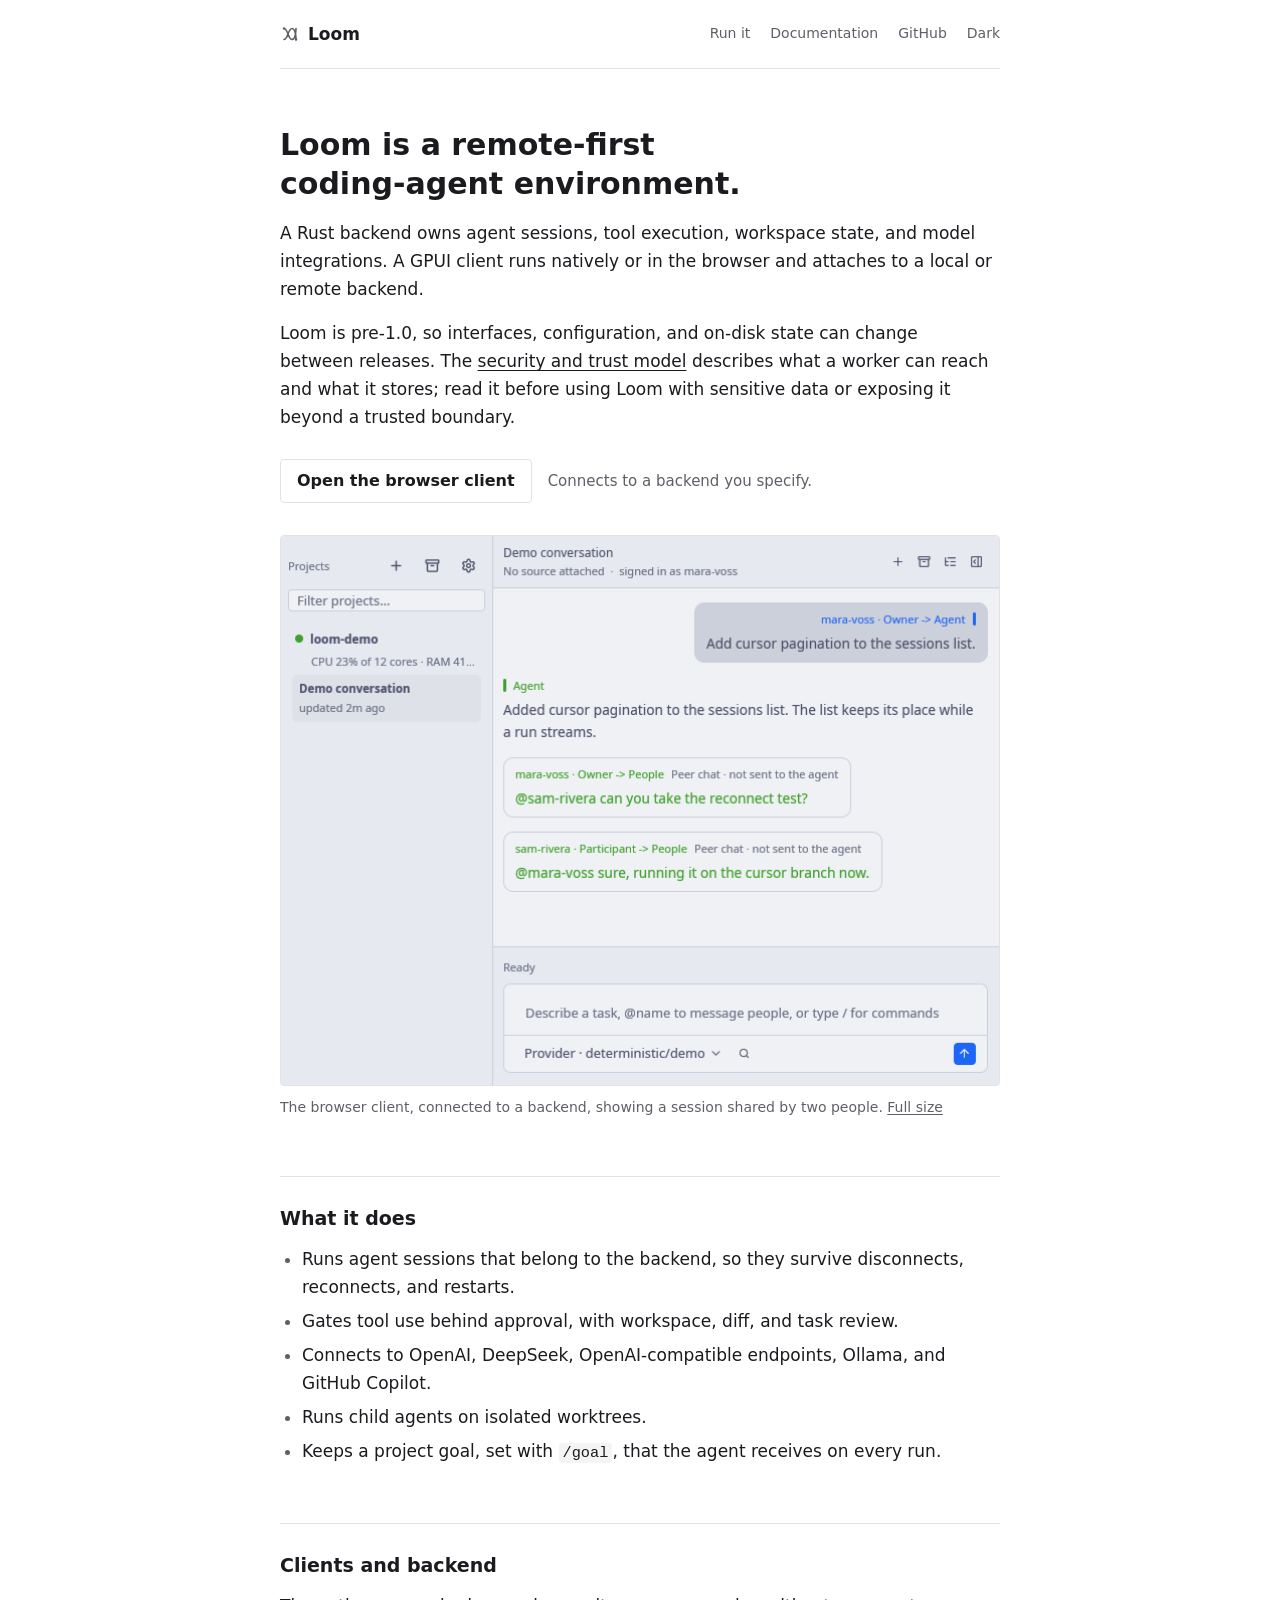
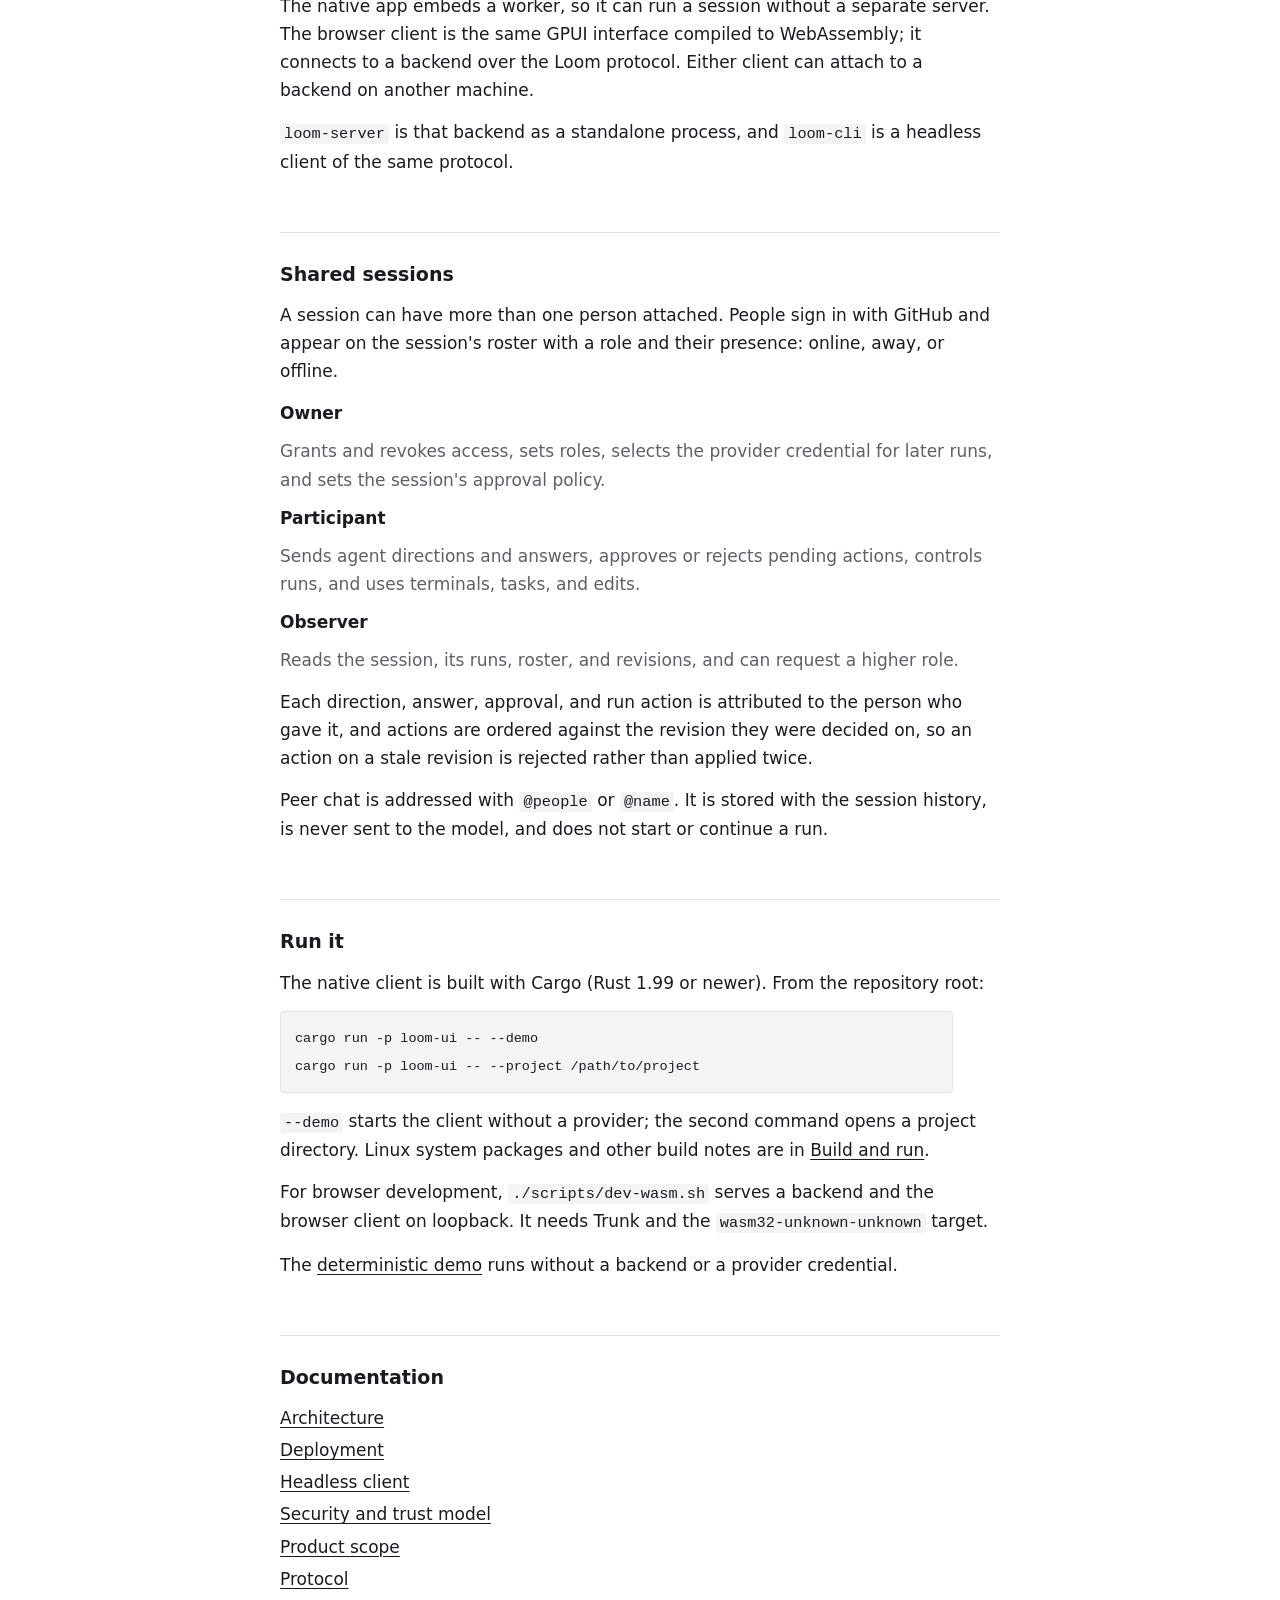
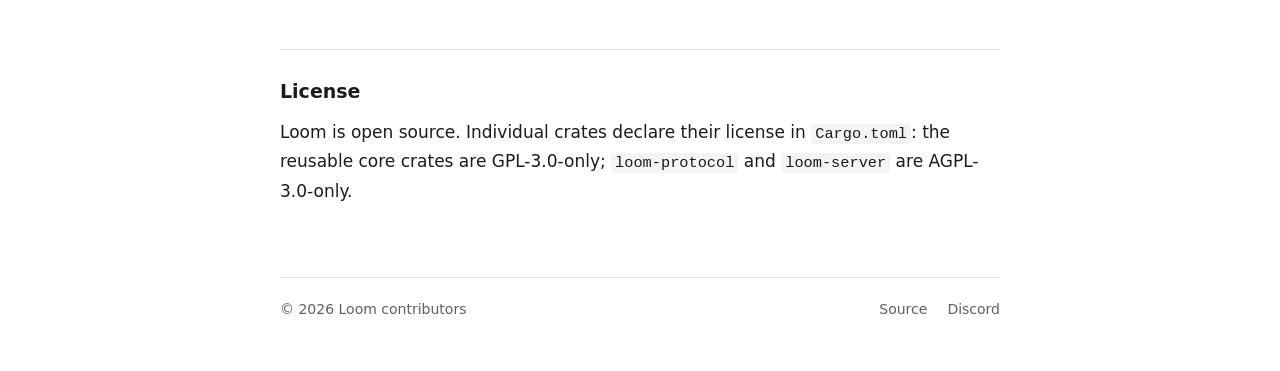
==== commit 29e245c6: "Make the browser client the page's primary action The browser client was only reachable from a sente" ====
--- a/index.html
+++ b/index.html
@@ -37,6 +37,11 @@
     <h1>Loom is a remote-first coding-agent environment.</h1>
     <p>A Rust backend owns agent sessions, tool execution, workspace state, and model integrations. A GPUI client runs natively or in the browser and attaches to a local or remote backend.</p>
     <p>Loom is pre-1.0, so interfaces, configuration, and on-disk state can change between releases. The <a href="https://github.com/bearmuckle/loom/blob/main/docs/security.md">security and trust model</a> describes what a worker can reach and what it stores; read it before using Loom with sensitive data or exposing it beyond a trusted boundary.</p>
+
+    <div class="open-client">
+      <a class="button" href="client/">Open the browser client</a>
+      <span>Connects to a backend you specify.</span>
+    </div>
 
     <figure>
       <picture>
@@ -85,7 +90,7 @@
 cargo run -p loom-ui -- --project /path/to/project</code></pre>
       <p><code>--demo</code> starts the client without a provider; the second command opens a project directory. Linux system packages and other build notes are in <a href="https://github.com/bearmuckle/loom#build-and-run">Build and run</a>.</p>
       <p>For browser development, <code>./scripts/dev-wasm.sh</code> serves a backend and the browser client on loopback. It needs Trunk and the <code>wasm32-unknown-unknown</code> target.</p>
-      <p>The published <a href="client/">browser client</a> connects to a backend you specify. The <a href="https://bearmuckle.github.io/loom/?demo=true">deterministic demo</a> runs without a backend or a provider credential.</p>
+      <p>The <a href="https://bearmuckle.github.io/loom/?demo=true">deterministic demo</a> runs without a backend or a provider credential.</p>
     </section>
 
     <section id="documentation" aria-labelledby="documentation-title">
--- a/styles.css
+++ b/styles.css
@@ -111,6 +111,27 @@
 section[id] { scroll-margin-top: 24px; }
 section > * + * { margin-top: 14px; }
 
+.open-client {
+  display: flex;
+  flex-wrap: wrap;
+  align-items: center;
+  gap: 10px 16px;
+  margin-top: 28px;
+}
+.open-client .button {
+  display: inline-flex;
+  align-items: center;
+  min-height: 44px;
+  padding: 0 16px;
+  border: 1px solid var(--line);
+  border-radius: 4px;
+  font-size: 16px;
+  font-weight: 600;
+  text-decoration: none;
+}
+.open-client .button:hover { background: var(--code); }
+.open-client span { color: var(--muted); font-size: 15px; }
+
 ul { padding-left: 22px; }
 li + li { margin-top: 6px; }
 li::marker { color: var(--muted); }
